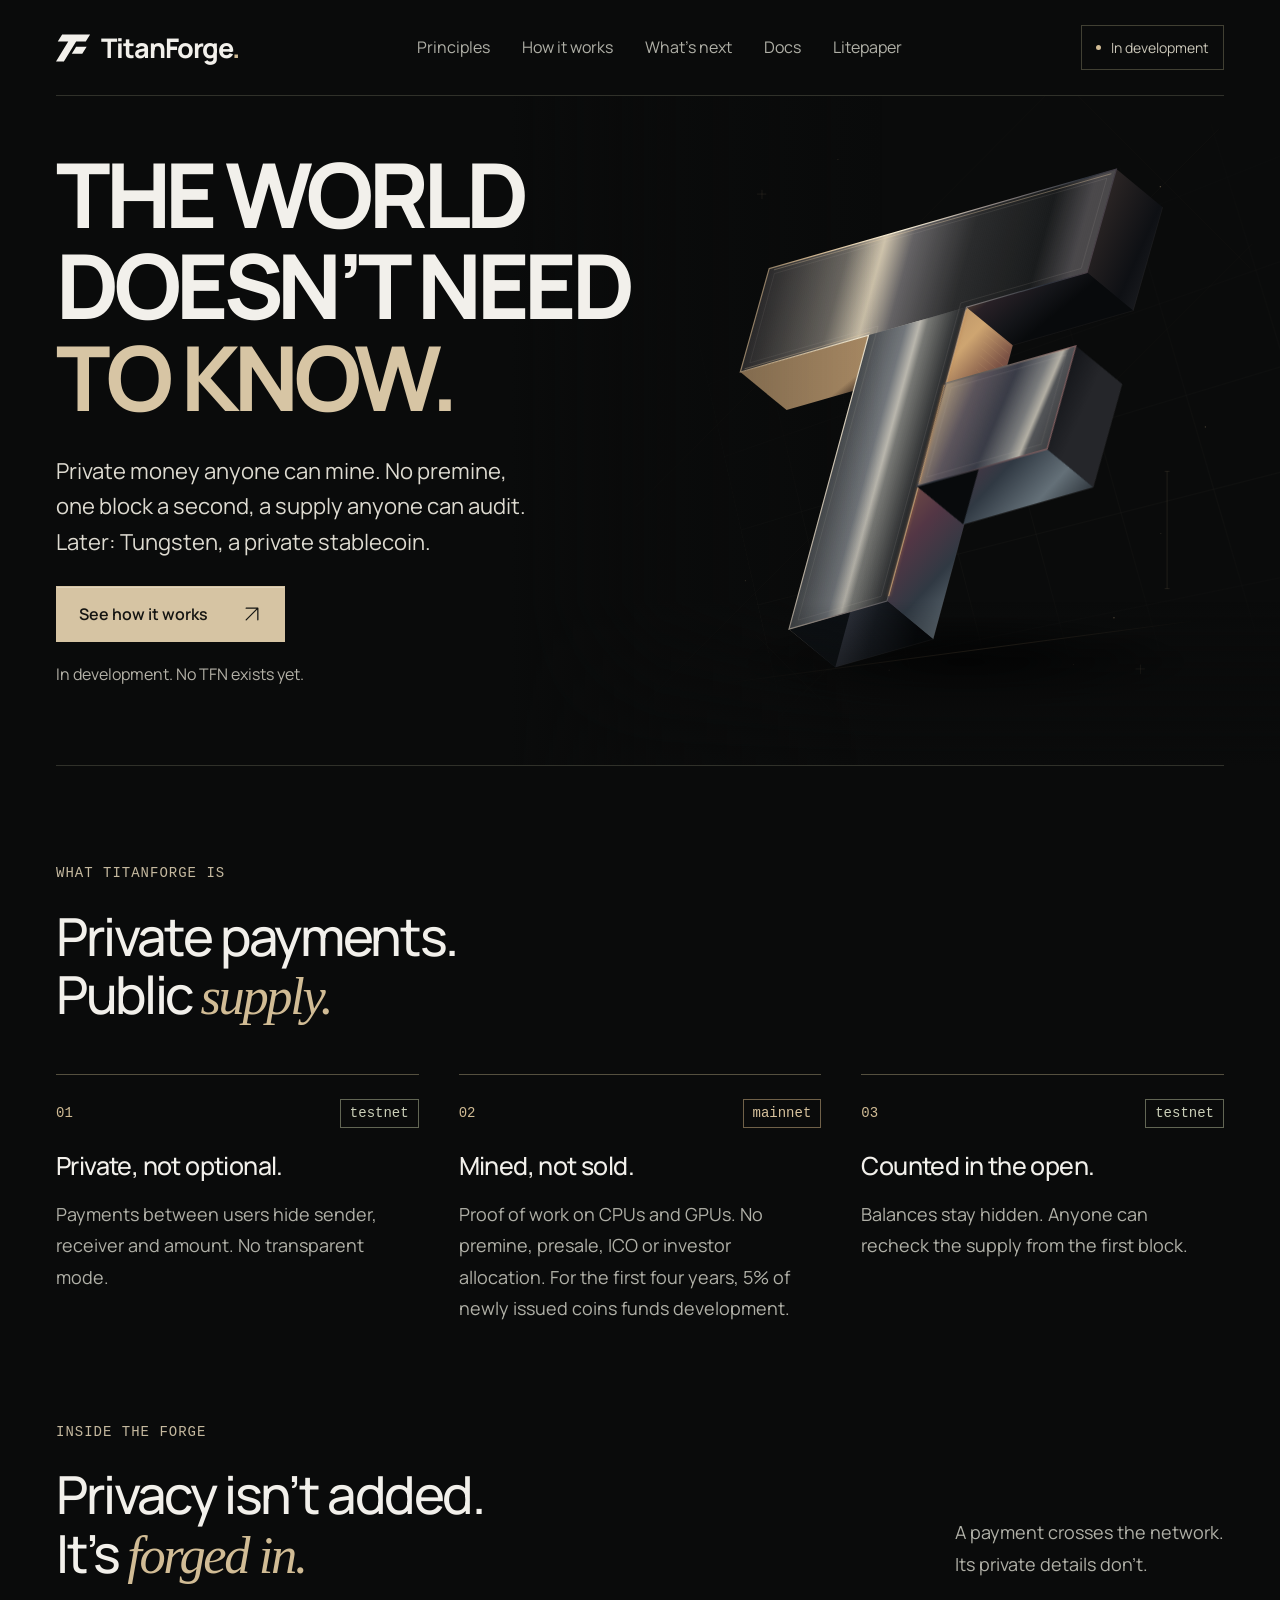
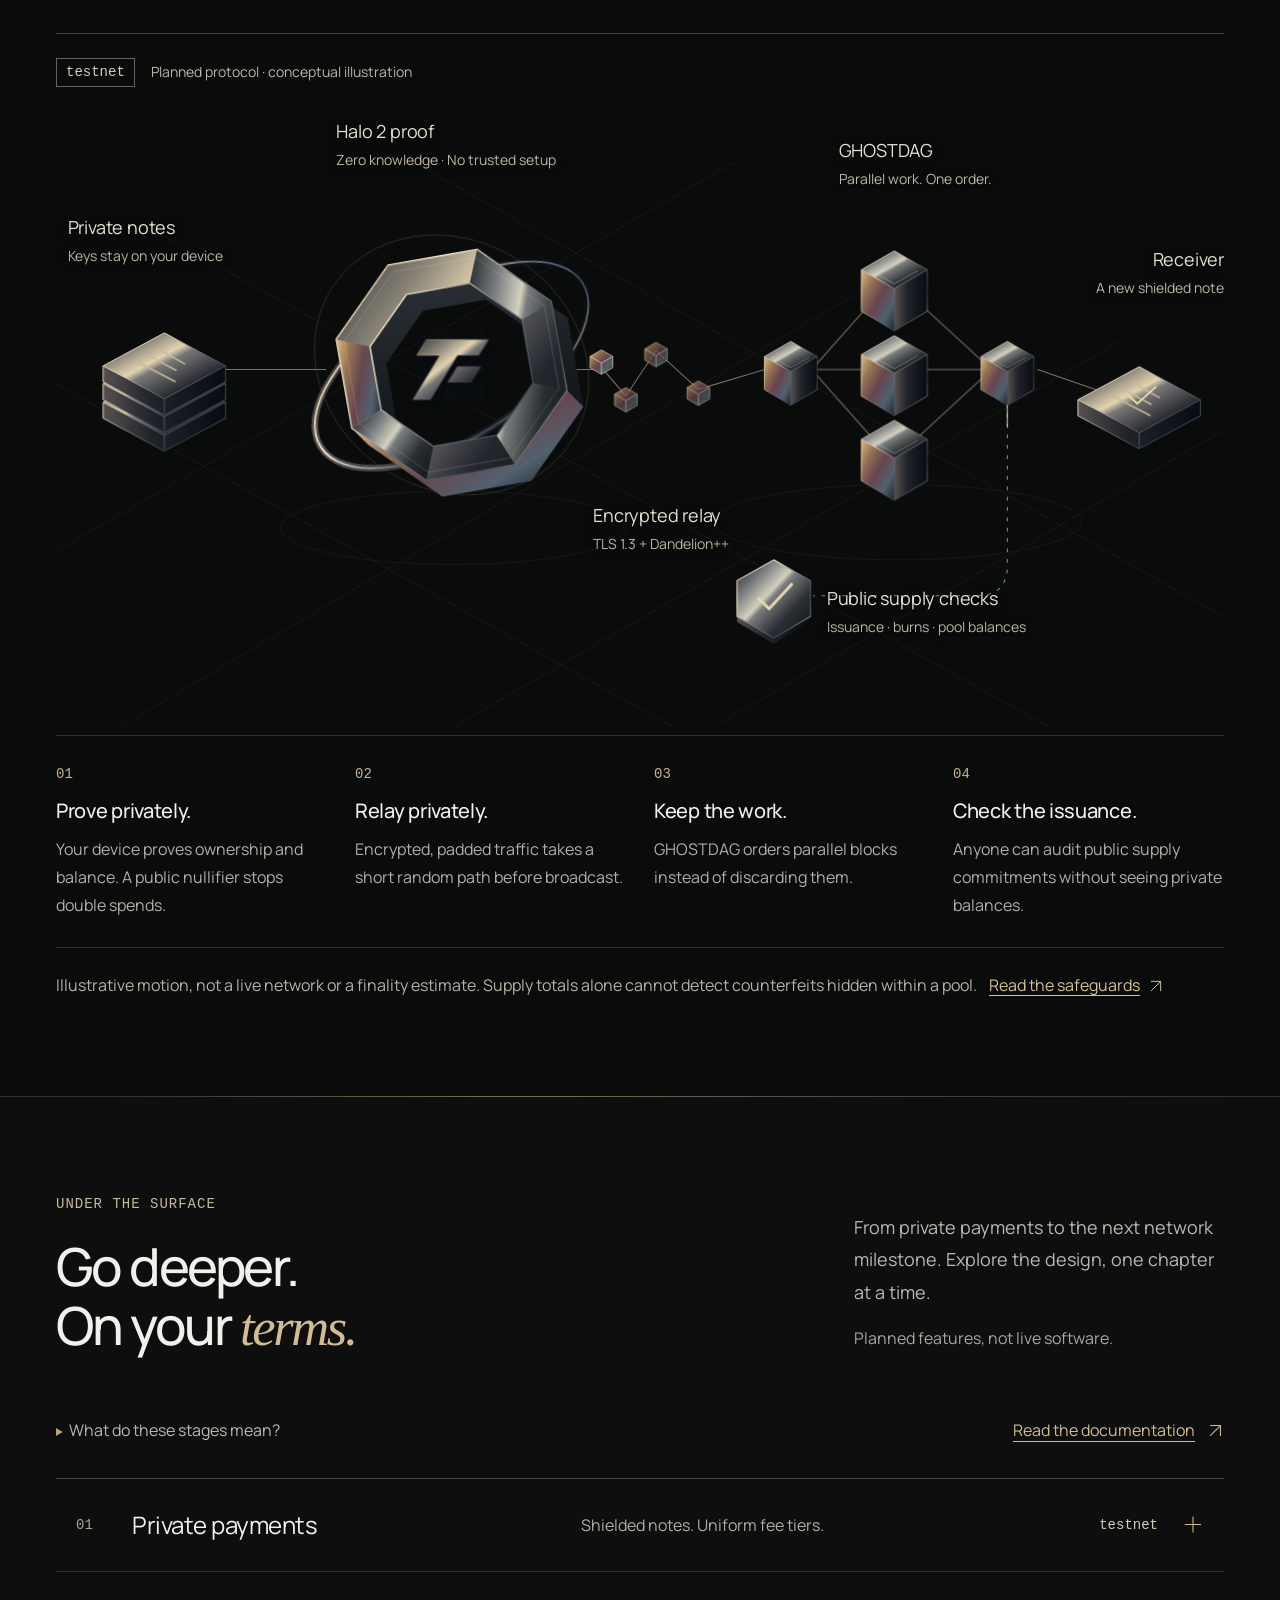
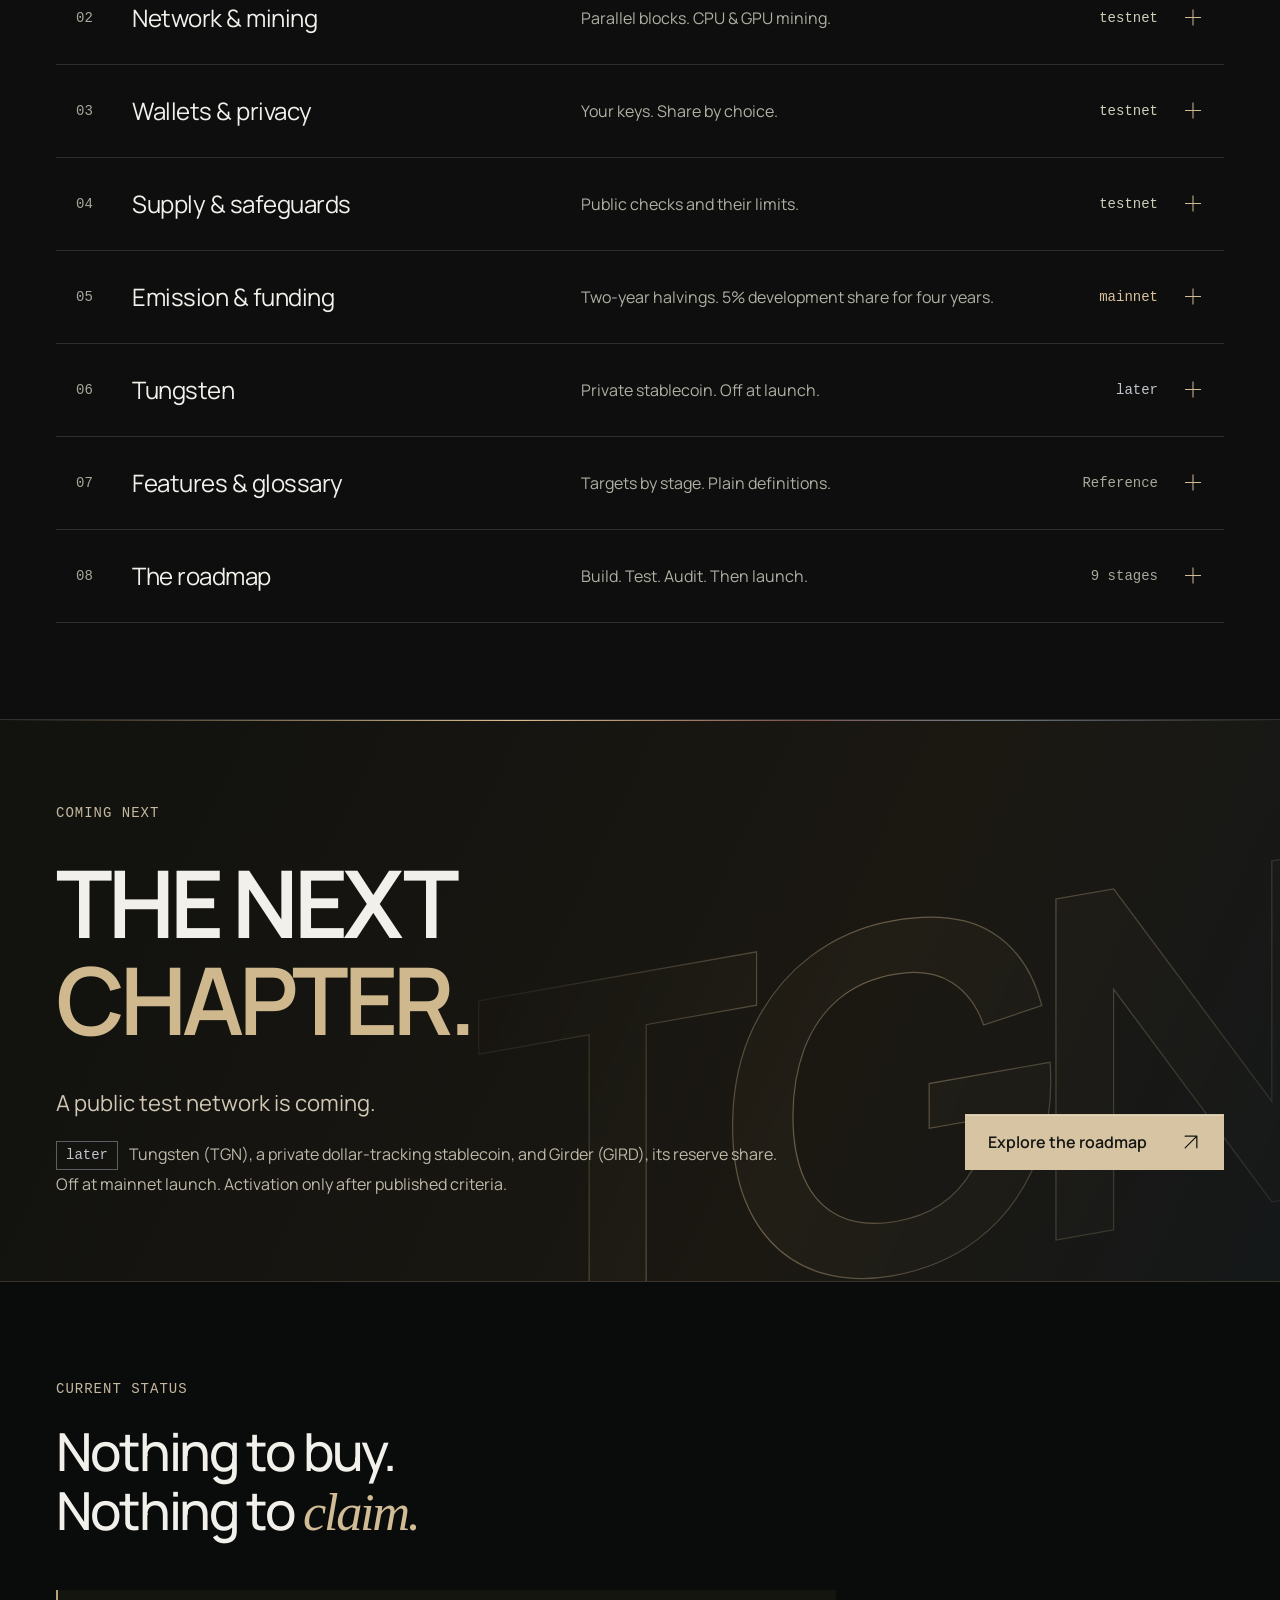
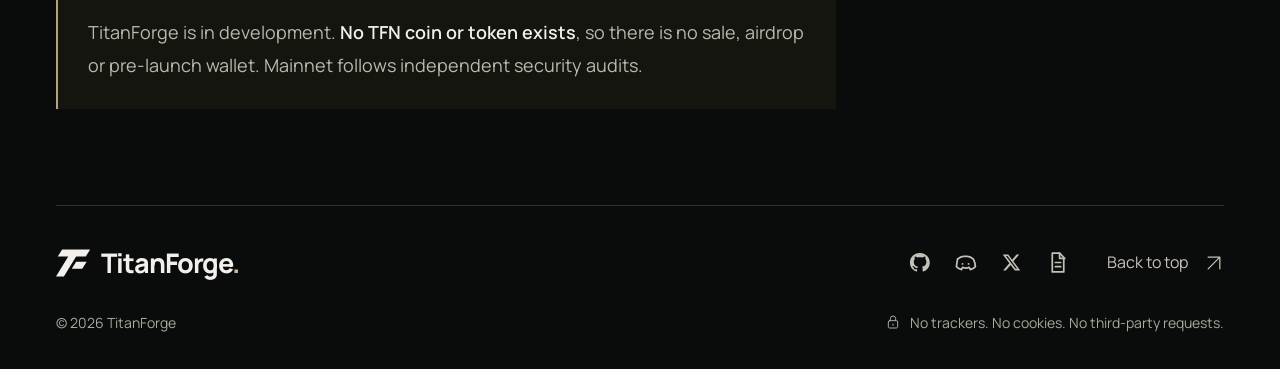
==== index.html @ 87666f88 "Link the X account from the footer" ====
<!DOCTYPE html>
<html lang="en">
<head>
  <meta charset="utf-8">
  <meta name="viewport" content="width=device-width, initial-scale=1">
  <meta name="theme-color" content="#0a0b0b">
  <meta name="description" content="TitanForge is private money on a proof-of-work network anyone can mine: shielded user payments, a supply anyone can audit, and no premine or presale. In development. No TFN coin exists yet.">
  <meta http-equiv="Content-Security-Policy" content="default-src 'self'; script-src 'none'; style-src 'self'; img-src 'self'; font-src 'self'; connect-src 'none'; object-src 'none'; base-uri 'none'; form-action 'none'">
  <meta name="referrer" content="no-referrer">
  <meta property="og:type" content="website">
  <meta property="og:title" content="TitanForge: The world doesn’t need to know.">
  <meta property="og:description" content="Private money, mined by anyone. Shielded user payments, a supply anyone can audit, no premine or presale. Mainnet only after independent security audits. No TFN coin exists yet.">
  <meta property="og:url" content="https://titanforge.network/">
  <link rel="canonical" href="https://titanforge.network/">
  <link rel="icon" href="./favicon.svg" type="image/svg+xml">
  <link rel="preload" href="./fonts/manrope-latin-variable.woff2" as="font" type="font/woff2" crossorigin>
  <link rel="stylesheet" href="./styles.css">
  <title>TitanForge: The world doesn’t need to know.</title>
</head>
<body>
  <a class="skip-link" href="#main">Skip to content</a>
  <svg class="icon-library" xmlns="http://www.w3.org/2000/svg" aria-hidden="true">
    <symbol id="icon-arrow" viewBox="0 0 24 24"><path d="M5 19 19 5M5 5h14v14"/></symbol>
    <symbol id="icon-lock" viewBox="0 0 24 24"><rect x="5" y="10" width="14" height="11" rx="2"/><path d="M8 10V7a4 4 0 0 1 8 0v3m-4 5v2"/></symbol>
    <symbol id="forge-mark" viewBox="0 0 40 40"><path d="M7 5h32l-5 8H23L9 36H0l14-23H2zm16 14h12l-5 8H18z"/></symbol>
    <symbol id="icon-github" viewBox="0 0 24 24"><path fill="currentColor" stroke="none" d="M12 2.8c-5.1 0-9.2 4.1-9.2 9.2 0 4.1 2.6 7.5 6.3 8.7.5.1.6-.2.6-.5v-1.7c-2.6.6-3.1-1.1-3.1-1.1-.4-1.1-1-1.4-1-1.4-.9-.6.1-.6.1-.6 1 .1 1.5 1 1.5 1 .9 1.5 2.3 1.1 2.8.8.1-.7.4-1.1.7-1.4-2-.2-4.2-1-4.2-4.6 0-1 .4-1.9 1-2.5-.1-.2-.4-1.2.1-2.5 0 0 .8-.2 2.5 1 .8-.2 1.6-.3 2.4-.3s1.7.1 2.5.3c1.7-1.2 2.5-1 2.5-1 .5 1.3.2 2.3.1 2.5.6.6 1 1.5 1 2.5 0 3.6-2.2 4.4-4.3 4.6.4.4.7.9.7 1.8v2.6c0 .3.2.6.7.5 3.6-1.2 6.2-4.6 6.2-8.7 0-5.1-4.1-9.2-9.2-9.2Z"/></symbol>
    <symbol id="icon-discord" viewBox="0 0 24 24"><path d="M4.4 8.8c1.9-1.8 3.8-2.7 5.7-2.7h3.8c1.9 0 3.8.9 5.7 2.7 1.1 2.3 1.8 4.7 1.9 7.2-1.4 1.5-3 2.4-4.8 2.9l-1.1-2.2c-2.1.8-4.3.8-6.4 0l-1.1 2.2c-1.8-.5-3.4-1.4-4.8-2.9.1-2.5.8-4.9 1.1-7.4Z"/><path d="M9.1 13.4h.1m5.7 0h.1"/></symbol><symbol id="icon-x" viewBox="0 0 24 24"><path fill="currentColor" stroke="none" transform="translate(3.6 3.6) scale(0.7)" d="M18.901 1.153h3.68l-8.04 9.19L24 22.846h-7.406l-5.8-7.584-6.638 7.584H.474l8.6-9.83L0 1.154h7.594l5.243 6.932ZM17.61 20.644h2.039L6.486 3.24H4.298Z"/></symbol>
    <symbol id="icon-docs" viewBox="0 0 24 24"><path d="M7 3h7l4 4v14H7V3Z"/><path d="M14 3v5h5M10 12h5m-5 4h5"/></symbol>
  </svg>

  <div class="site-shell">
    <header class="site-header wrap">
      <a class="brand" href="#" aria-label="TitanForge home"><svg class="brand-mark" aria-hidden="true"><use href="#forge-mark"/></svg><span>TitanForge<span class="brand-period">.</span></span></a>
      <nav class="desktop-nav" aria-label="Main navigation"><a href="#principles">Principles</a><a href="#how-it-works">How it works</a><a href="#horizon">What’s next</a><a href="./docs/index.html">Docs</a><a href="./titanforge-litepaper.pdf">Litepaper</a></nav>
      <a class="header-link" href="#status"><span class="status-dot"></span> In development</a>
      <details class="mobile-menu"><summary aria-label="Toggle navigation"><span class="menu-lines"></span></summary><nav aria-label="Mobile navigation"><a href="#principles">Principles</a><a href="#how-it-works">How it works</a><a href="#horizon">What’s next</a><a href="./docs/index.html">Documentation</a><a href="./titanforge-litepaper.pdf">Litepaper</a><a href="#status">Development status</a></nav></details>
    </header>

    <main id="main">
      <section class="hero" aria-labelledby="hero-title">
        <div class="hero-content wrap">
          <h1 id="hero-title"><span>THE WORLD</span><span>DOESN’T NEED</span><span class="hero-title-accent">TO KNOW.</span></h1>
          <div class="hero-art" aria-hidden="true"><div class="forge-grid"></div><svg class="titan-core" viewBox="0 0 1000 1100" width="1000" height="1100" fill="none" focusable="false"><use href="./titan-core.svg#titan-structure"/><g class="hero-f-piece"><use href="./titan-core.svg#titan-f"/><g transform="translate(30 28) rotate(-16 500 490) translate(-68 0)"><path class="hero-seat-light" d="m552 447-91 148" pathLength="100"/></g></g></svg><div class="forge-sweep"></div></div>
          <div class="hero-copy"><p class="hero-description">Private money anyone can mine. No&nbsp;premine, one&nbsp;block&nbsp;a&nbsp;second, a&nbsp;supply&nbsp;anyone can&nbsp;audit. Later: Tungsten, a&nbsp;private&nbsp;stablecoin.</p><a class="button button-primary" href="#how-it-works">See how it works <svg class="icon" aria-hidden="true"><use href="#icon-arrow"/></svg></a><p class="hero-note">In development. No TFN exists yet.</p></div>
        </div>
      </section>

      <section id="principles" class="section wrap principles" aria-labelledby="principles-title">
        <div class="section-heading"><p class="eyebrow">WHAT TITANFORGE IS</p><h2 id="principles-title">Private payments.<br>Public <span class="serif">supply.</span></h2></div>
        <div class="principle-grid">
          <article class="principle-card"><div class="card-top"><span class="card-index" aria-hidden="true">01</span><span class="status-tag">testnet</span></div><h3>Private, not optional.</h3><p>Payments between users hide sender, receiver and amount. No transparent mode.</p></article>
          <article class="principle-card"><div class="card-top"><span class="card-index" aria-hidden="true">02</span><span class="status-tag status-tag--mainnet">mainnet</span></div><h3>Mined, not sold.</h3><p>Proof of work on CPUs and GPUs. No premine, presale, ICO or investor allocation. For the first four years, 5% of newly issued coins funds development.</p></article>
          <article class="principle-card"><div class="card-top"><span class="card-index" aria-hidden="true">03</span><span class="status-tag">testnet</span></div><h3>Counted in the open.</h3><p>Balances stay hidden. Anyone can recheck the supply from the first block.</p></article>
        </div>
      </section>

      <section id="how-it-works" class="section wrap protocol-section" aria-labelledby="protocol-title">
        <div class="section-heading protocol-heading"><div><p class="eyebrow">INSIDE THE FORGE</p><h2 id="protocol-title">Privacy isn’t added.<br>It’s <span class="serif">forged in.</span></h2></div><p>A payment crosses the network. <br>Its private details don’t.</p></div>
        <figure class="forge-explainer" aria-labelledby="protocol-title" aria-describedby="scene-caption">
          <div class="scene-status"><span class="status-tag">testnet</span><span>Planned protocol · conceptual illustration</span></div>
          <svg class="icon-library scene-definitions" xmlns="http://www.w3.org/2000/svg" aria-hidden="true">
            <defs>
              <linearGradient id="metal-face" x1="0" y1="0" x2="1" y2="1"><stop stop-color="#15181b"/><stop offset=".25" stop-color="#777c7e"/><stop offset=".43" stop-color="#d4d0c0"/><stop offset=".48" stop-color="#797c7c"/><stop offset=".7" stop-color="#292e33"/><stop offset="1" stop-color="#0c1015"/></linearGradient>
              <linearGradient id="metal-crown" x1="0" y1="0" x2="1" y2="1"><stop stop-color="#343438"/><stop offset=".25" stop-color="#8d877a"/><stop offset=".42" stop-color="#e3d3b1"/><stop offset=".49" stop-color="#777677"/><stop offset=".75" stop-color="#24272e"/><stop offset="1" stop-color="#12161c"/></linearGradient>
              <linearGradient id="metal-edge" x1="0" y1="0" x2="1" y2="1"><stop stop-color="#c2af8d"/><stop offset=".28" stop-color="#f4e7c8"/><stop offset=".5" stop-color="#78777d"/><stop offset=".76" stop-color="#394953"/><stop offset="1" stop-color="#c4a47e"/></linearGradient>
              <linearGradient id="metal-heat" x1="0" y1="0" x2="1" y2="1"><stop stop-color="#ddbd88"/><stop offset=".25" stop-color="#967353"/><stop offset=".5" stop-color="#67454f"/><stop offset=".75" stop-color="#52616f"/><stop offset="1" stop-color="#1a242d"/></linearGradient>
              <linearGradient id="metal-side"><stop stop-color="#555150"/><stop offset=".4" stop-color="#20232a"/><stop offset="1" stop-color="#080c12"/></linearGradient>
              <linearGradient id="metal-shadow" x1="0" y1="0" x2="0" y2="1"><stop stop-color="#2b3036"/><stop offset="1" stop-color="#06090c"/></linearGradient>
              <linearGradient id="metal-trace"><stop stop-color="#7d7666" stop-opacity=".2"/><stop offset=".5" stop-color="#d7c19a"/><stop offset="1" stop-color="#aaa89c" stop-opacity=".3"/></linearGradient>
              <linearGradient id="metal-glint"><stop stop-color="#fff5d8" stop-opacity="0"/><stop offset=".5" stop-color="#fff5d8" stop-opacity=".4"/><stop offset="1" stop-color="#fff5d8" stop-opacity="0"/></linearGradient>
              <pattern id="metal-brush" width="3" height="3" patternUnits="userSpaceOnUse" patternTransform="rotate(28)"><path d="M0 0v3" stroke="#e5d8ba" stroke-width=".45" opacity=".13"/></pattern>
              <g id="scene-note"><path d="m-65 0 65 35 65-35v17L0 52-65 17V0Z" fill="url(#metal-side)"/><path d="M0-35 65 0 0 35-65 0Z" fill="url(#metal-crown)"/><path d="M0-35 65 0 0 35-65 0Z" fill="url(#metal-brush)"/><path d="M0-35 65 0 0 35-65 0Zm-65 35v17L0 52l65-35V0M0 35v17" fill="none" stroke="url(#metal-edge)" stroke-width="1"/><path d="m-30-5 42 22m-29-28 30 16m-18-22 27 15" stroke="#cabb9c" stroke-width="2" opacity=".8"/></g>
              <g id="scene-block"><path d="m-35-10 35 20v45l-35-21v-44Z" fill="url(#metal-heat)"/><path d="m0 10 35-20v44L0 55V10Z" fill="url(#metal-side)"/><path d="M0-30 35-10 0 10-35-10Z" fill="url(#metal-face)"/><path d="M0-30 35-10 0 10-35-10Z" fill="url(#metal-brush)"/><path d="m0-30 35 20v44L0 55l-35-21v-44l35-20Zm-35 20L0 10l35-20M0 10v45" fill="none" stroke="url(#metal-edge)" stroke-width=".9"/><path d="m-25-9 25 14 25-14" fill="none" stroke="#e1d1af" stroke-width=".65" opacity=".6"/></g>
              <g id="scene-capsule"><path d="m0-9 12 7v12L0 17l-12-7V-2L0-9Z" fill="url(#metal-heat)" stroke="#d9c7a4" stroke-width=".8"/><path d="m-12-2 12 7 12-7M0 5v12" fill="none" stroke="#eeead7" stroke-width=".65"/></g>
              <g id="scene-collar"><path d="m-48-116 96 0 68 68v96l-68 68h-96l-68-68v-96l68-68Zm14 34-48 48v68l48 48h68l48-48v-68l-48-48h-68Z" fill="url(#metal-shadow)" transform="translate(14 20)" fill-rule="evenodd"/><path d="m116 48 14 20-68 68-14-20 68-68Zm-68 68 14 20h-96l-14-20h96Zm-96 0 14 20-68-68-14-20 68 68Z" fill="url(#metal-heat)"/><path d="m-48-116 96 0 68 68v96l-68 68h-96l-68-68v-96l68-68Zm14 34-48 48v68l48 48h68l48-48v-68l-48-48h-68Z" fill="url(#metal-crown)" fill-rule="evenodd"/><path d="m48-116 68 68-34 14-48-48 14-34Zm68 164-68 68-14-34 48-48 34 14Z" fill="url(#metal-face)"/><path d="m-116-48 34 14v68l-34 14v-96Z" fill="url(#metal-heat)"/><path d="m-48 116-68-68 34-14 48 48-14 34Z" fill="url(#metal-face)"/><path d="m-48-116 96 0 68 68v96l-68 68h-96l-68-68v-96l68-68Zm14 34-48 48v68l48 48h68l48-48v-68l-48-48h-68Z" stroke="url(#metal-edge)" stroke-width="1.5" fill="none"/><path d="m-44-108 88 0 64 64v88l-64 64h-88l-64-64v-88l64-64Z" stroke="#ded4bd" stroke-width=".6" opacity=".35" fill="none"/></g>
              <g id="scene-heart"><path d="M-37-40h74v80h-74z" fill="#0a0e12" opacity=".7"/><use href="#forge-mark" x="-41" y="-37" width="82" height="82" fill="#070a0f" transform="translate(5 7)"/><use href="#forge-mark" x="-41" y="-37" width="82" height="82" fill="url(#metal-crown)" stroke="url(#metal-edge)" stroke-width=".25"/></g>
              <g id="scene-auditor"><path d="M0-38 39-16v44L0 51-39 28v-44L0-38Z" fill="url(#metal-side)"/><path d="M0-38 39-16v38L0 45-39 22v-38L0-38Z" fill="url(#metal-face)"/><path d="M0-38 39-16v38L0 45-39 22v-38L0-38Z" fill="url(#metal-brush)"/><path d="M0-38 39-16v38L0 45-39 22v-38L0-38Z" fill="none" stroke="url(#metal-edge)" stroke-width="1.2"/><path d="m-16 3 11 11L19-12" stroke="#e7d7af" stroke-width="3" stroke-linecap="round" stroke-linejoin="round" fill="none"/></g>
            </defs>
          </svg>
          <div class="forge-stage" aria-hidden="true">
            <svg class="forge-scene forge-scene--wide" viewBox="0 0 1240 680" fill="none">
              <g class="scene-floor"><path d="M-100 550 720 80M50 690 900 190M300 750 1130 270M560 760 1350 300M-100 260 800 760M100 150 1100 705M380 80 1360 630"/><ellipse cx="422" cy="468" rx="183" ry="39"/><ellipse cx="894" cy="462" rx="195" ry="40"/></g>
              <g class="scene-wires"><path d="M174 300H287M540 300h41l24 28 32-48 45 41 70-21M1042 300l93 32"/><path class="scene-public-wire" d="M1010 336v172q0 32-32 32H804"/></g>
              <path class="scene-stream scene-stream--incoming" d="M174 300H287" pathLength="100"/><path class="scene-stream scene-stream--relay" d="M540 300h41l24 28 32-48 45 41 70-21" pathLength="100"/><path class="scene-stream scene-stream--outgoing" d="M1042 300l93 32" pathLength="100"/><path class="scene-stream scene-stream--audit" d="M1010 336v172q0 32-32 32H804" pathLength="100"/>
              <g transform="translate(115 296)"><g class="note-stack note-stack--lower"><use href="#scene-note" y="39"/></g><g class="note-stack note-stack--middle"><use href="#scene-note" y="19"/></g><g class="note-stack"><use href="#scene-note"/></g></g>
              <g class="courier courier--incoming"><use href="#scene-capsule"/></g>
              <g transform="translate(420 295)"><g class="reactor-float"><g class="orbit-precession"><ellipse rx="164" ry="79" transform="rotate(-28)" stroke="url(#metal-side)" stroke-width="7"/><ellipse rx="164" ry="79" transform="rotate(-28)" stroke="url(#metal-edge)" stroke-width="2"/><ellipse rx="151" ry="132" transform="rotate(37)" stroke="#8d8879" stroke-width=".7" opacity=".35"/></g><g class="collar-tilt"><use href="#scene-collar"/></g><g class="emblem-float"><use href="#scene-heart"/></g><g class="satellite-orbit"><use href="#scene-capsule" x="159" y="-7"/></g></g></g>
              <g class="relay-stones"><use href="#scene-capsule" x="605" y="328"/><use href="#scene-capsule" x="637" y="280"/><use href="#scene-capsule" x="682" y="321"/></g><g class="courier courier--relay"><use href="#scene-capsule"/></g>
              <g class="dag-scaffold"><path d="M804 298 875 218M804 300h71M804 302l71 80M904 218l87 80M904 300h87M904 382l87-80"/><path class="dag-energy dag-energy--one" d="M804 298 875 218 991 298" pathLength="100"/><path class="dag-energy dag-energy--two" d="M804 300h187" pathLength="100"/><path class="dag-energy dag-energy--three" d="M804 302 875 382 991 302" pathLength="100"/></g>
              <g transform="translate(780 294) scale(.8)"><g class="block-float"><use href="#scene-block"/></g></g><g transform="translate(890 204)"><g class="block-float block-float--one"><use href="#scene-block"/></g></g><g transform="translate(890 294)"><g class="block-float block-float--two"><use href="#scene-block"/></g></g><g transform="translate(890 384)"><g class="block-float block-float--three"><use href="#scene-block"/></g></g><g transform="translate(1010 294) scale(.8)"><g class="block-float block-float--one"><use href="#scene-block"/></g></g>
              <g class="courier courier--outgoing"><use href="#scene-capsule"/></g><g transform="translate(1150 332)"><g class="recipient-float"><use href="#scene-note"/><path d="m-12-5 10 9 20-18" stroke="#f1dbac" stroke-width="2"/></g></g>
              <g transform="translate(762 540)"><g class="audit-float"><use href="#scene-auditor"/></g></g>
            </svg>
            <svg class="forge-scene forge-scene--portrait" viewBox="0 0 600 940" fill="none">
              <g class="scene-floor"><path d="M-100 490 600 110M-80 720 680 300M-60 930 680 520M-80 120 720 600M-60 380 720 840M-50 650 640 1060"/><ellipse cx="300" cy="504" rx="168" ry="32"/></g>
              <g class="scene-wires"><path d="M154 161 229 268M396 413l38 49 46 38-49 41-240 88M427 652l54 133"/><path class="scene-public-wire" d="M400 670v85q0 30-30 30H164"/></g>
              <path class="scene-stream scene-stream--incoming" d="M154 161 229 268" pathLength="100"/><path class="scene-stream scene-stream--relay" d="M396 413l38 49 46 38-49 41-240 88" pathLength="100"/><path class="scene-stream scene-stream--outgoing" d="M427 652l54 133" pathLength="100"/><path class="scene-stream scene-stream--audit" d="M400 670v85q0 30-30 30H164" pathLength="100"/>
              <g transform="translate(120 142)"><g class="note-stack note-stack--lower"><use href="#scene-note" y="39"/></g><g class="note-stack note-stack--middle"><use href="#scene-note" y="19"/></g><g class="note-stack"><use href="#scene-note"/></g></g><g class="courier courier--portrait-in"><use href="#scene-capsule"/></g>
              <g transform="translate(295 374)"><g class="reactor-float"><g class="orbit-precession"><ellipse rx="164" ry="79" transform="rotate(-28)" stroke="url(#metal-side)" stroke-width="7"/><ellipse rx="164" ry="79" transform="rotate(-28)" stroke="url(#metal-edge)" stroke-width="2"/><ellipse rx="151" ry="132" transform="rotate(37)" stroke="#8d8879" stroke-width=".7" opacity=".35"/></g><g class="collar-tilt"><use href="#scene-collar"/></g><g class="emblem-float"><use href="#scene-heart"/></g><g class="satellite-orbit"><use href="#scene-capsule" x="159" y="-7"/></g></g></g>
              <g class="relay-stones"><use href="#scene-capsule" x="434" y="462"/><use href="#scene-capsule" x="480" y="500"/><use href="#scene-capsule" x="431" y="541"/></g><g class="courier courier--portrait-relay"><use href="#scene-capsule"/></g>
              <g class="dag-scaffold"><path d="M174 632 255 547M174 634h81M174 636l81 87M285 547l96 85M285 634h96M285 723l96-87"/><path class="dag-energy dag-energy--one" d="M174 632 255 547 381 632" pathLength="100"/><path class="dag-energy dag-energy--two" d="M174 634h207" pathLength="100"/><path class="dag-energy dag-energy--three" d="M174 636 255 723 381 636" pathLength="100"/></g>
              <g transform="translate(150 628) scale(.7)"><g class="block-float"><use href="#scene-block"/></g></g><g transform="translate(270 535) scale(.85)"><g class="block-float block-float--one"><use href="#scene-block"/></g></g><g transform="translate(270 627) scale(.85)"><g class="block-float block-float--two"><use href="#scene-block"/></g></g><g transform="translate(270 716) scale(.85)"><g class="block-float block-float--three"><use href="#scene-block"/></g></g><g transform="translate(400 628) scale(.7)"><g class="block-float block-float--one"><use href="#scene-block"/></g></g>
              <g class="courier courier--portrait-out"><use href="#scene-capsule"/></g><g transform="translate(485 809) scale(.8)"><g class="recipient-float"><use href="#scene-note"/><path d="m-12-5 10 9 20-18" stroke="#f1dbac" stroke-width="2"/></g></g><g transform="translate(120 785) scale(.9)"><g class="audit-float"><use href="#scene-auditor"/></g></g>
            </svg>
            <div class="scene-label scene-label--wallet"><strong>Private notes</strong><span>Keys stay on your device</span></div>
            <div class="scene-label scene-label--proof"><strong>Halo 2 proof</strong><span>Zero knowledge · No trusted setup</span></div>
            <div class="scene-label scene-label--dag"><strong>GHOSTDAG</strong><span>Parallel work. One order.</span></div>
            <div class="scene-label scene-label--receiver"><strong>Receiver</strong><span>A new shielded note</span></div>
            <div class="scene-label scene-label--relay"><strong>Encrypted relay</strong><span>TLS 1.3 + Dandelion++</span></div>
            <div class="scene-label scene-label--audit"><strong>Public supply checks</strong><span>Issuance · burns · pool balances</span></div>
          </div>
          <ol class="mechanism-steps" role="list"><li><span aria-hidden="true">01</span><h3>Prove privately.</h3><p>Your device proves ownership and balance. A public nullifier stops double spends.</p></li><li><span aria-hidden="true">02</span><h3>Relay privately.</h3><p>Encrypted, padded traffic takes a short random path before broadcast.</p></li><li><span aria-hidden="true">03</span><h3>Keep the work.</h3><p>GHOSTDAG orders parallel blocks instead of discarding them.</p></li><li><span aria-hidden="true">04</span><h3>Check the issuance.</h3><p>Anyone can audit public supply commitments without seeing private balances.</p></li></ol>
          <figcaption id="scene-caption">Illustrative motion, not a live network or a finality estimate. Supply totals alone cannot detect counterfeits hidden within a pool. <a href="#safeguards">Read the safeguards <svg class="icon" aria-hidden="true"><use href="#icon-arrow"/></svg></a></figcaption>
        </figure>
      </section>

      <section id="details" class="section details-section" aria-labelledby="details-title">
        <div class="wrap details-layout">
          <div class="details-intro"><div class="section-heading"><p class="eyebrow">UNDER THE SURFACE</p><h2 id="details-title">Go deeper.<br>On your <span class="serif">terms.</span></h2></div><div class="details-lead"><p>From private payments to the next network milestone. Explore the design, one chapter at a time.</p><p class="details-availability">Planned features, not live software.</p></div></div>
          <div class="details-toolbar"><details class="stage-guide"><summary>What do these stages mean?</summary><dl class="availability-key"><div><dt><span class="status-tag">testnet</span></dt><dd>Public testnet, and mainnet from day one.</dd></div><div><dt><span class="status-tag status-tag--mainnet">mainnet</span></dt><dd>From the mainnet launch.</dd></div><div><dt><span class="status-tag status-tag--later">later</span></dt><dd>After mainnet.</dd></div></dl><p class="draft-note">Block size, fees and stablecoin limits are working values, not final parameters.</p></details><a class="details-docs" href="./docs/index.html">Read the documentation <svg class="icon" aria-hidden="true"><use href="#icon-arrow"/></svg></a></div>
          <div class="detail-list">
            <details class="detail-panel" name="protocol"><summary><span class="chapter-number" aria-hidden="true">01</span><span class="chapter-copy"><span class="chapter-title">Private payments</span><span class="chapter-preview">Shielded notes. Uniform fee tiers.</span></span><span class="status-tag chapter-stage">testnet</span><span class="disclosure-mark" aria-hidden="true"></span></summary><div id="privacy" class="detail-body">
              <p>Every payment between users is shielded: sender, receiver and amount are hidden, with no transparent mode. Halo 2 zero-knowledge proofs, also used by Zcash, require <strong>no trusted setup</strong>. Anonymity is within the current pool generation.</p>
              <p>Value lives in encrypted notes. Spending reveals a <strong>nullifier</strong> that prevents double spends without identifying the note. A proof made on your device shows that the notes exist, the amounts balance and the owner approved.</p>
              <p>Dummy actions pad every transaction to exactly <strong>2, 4 or 8 actions</strong>, so size shows only which of the three a payment used. Received funds become spendable after about <strong>10 to 20 minutes</strong>; this is distinct from 12-hour finality.</p>
              <h3>Uniform fee tiers, not a bidding war.</h3><p>Every transaction pays the same public per-action fee as its neighbours, with no tips or bidding, so fees show nothing beyond the transaction’s size. Once an hour the fee can move one tier, about 19%, with demand, while the previous tier stays valid.</p><p>The working initial fee is <strong>0.0001 TFN per action</strong> (10,000 rivets): half is burned and half goes to the miner. Fees are not final.</p>
              <p><strong>Public by design:</strong> mining-reward addresses and amounts, and stablecoin conversion amounts. Later spending of mining rewards is private. No master key can reveal users or freeze their funds.</p>
            </div></details>

            <details class="detail-panel" name="protocol"><summary><span class="chapter-number" aria-hidden="true">02</span><span class="chapter-copy"><span class="chapter-title">Network &amp; mining</span><span class="chapter-preview">Parallel blocks. CPU &amp; GPU mining.</span></span><span class="status-tag chapter-stage">testnet</span><span class="disclosure-mark" aria-hidden="true"></span></summary><div id="network" class="detail-body">
              <p>TitanForge builds from established open-source parts: Kaspa’s GHOSTDAG, Zcash’s Orchard (Ironwood), XELIS’s XelisHash and the Djed design.</p>
              <h3>Parallel blocks. One order.</h3><p>The design targets <strong>one block per second</strong>, each referencing up to ten earlier blocks. GHOSTDAG puts all blocks, including parallel ones, into one order along the heaviest line of work.</p><p>The working block limit is <strong>250 KB</strong>, about <strong>27 payments per second</strong>. Blocks are final after <strong>12 hours</strong>. Block size is not final; one-second blocks do not mean one-second finality.</p>
              <h3>CPU and GPU proof of work.</h3><p><strong>XelisHash-TF</strong> is a variant of XelisHash v3 with its own keys. Difficulty adjusts every block using roughly the last 44 minutes of blocks. It can rise only gradually, preventing an attacker from packing a chain’s weight into a few unusually heavy blocks; decreases have no limit. Whether part of the mainnet reward is paid through a RandomX share path, with total emission unchanged, is still undecided.</p><ul><li>Free, open-source CPU and GPU miners, with a mining specification, before launch.</li><li>Pool software and an integration kit any pool can adopt, using a Stratum dialect and shielded payouts.</li><li>At least three independent pools on the public testnet before mainnet.</li></ul>
              <h3>How rewards are paid.</h3><p>The network creates reward notes when a later block merges the block that earned them, paying rewards and fee shares to each well-connected block’s miner. A late, poorly connected block’s reward goes to the miner whose block merges it.</p><p>Reward addresses and amounts are public. Miners should use a separate, regularly changed reward address.</p>
              <h3>Nothing mined in advance. <span class="status-tag status-tag--mainnet">mainnet</span></h3><p>Every coin comes from block rewards. Newly issued coins go to miners, except 5% that goes to the development fund for the first four years. The genesis block will prove nothing was mined in advance.</p>
            </div></details>

            <details class="detail-panel" name="protocol"><summary><span class="chapter-number" aria-hidden="true">03</span><span class="chapter-copy"><span class="chapter-title">Wallets &amp; privacy</span><span class="chapter-preview">Your keys. Share by choice.</span></span><span class="status-tag chapter-stage">testnet</span><span class="disclosure-mark" aria-hidden="true"></span></summary><div id="wallets" class="detail-body">
              <p>Command-line, desktop and web wallets are planned for the public testnet, with a daemon for exchanges. A mobile wallet with private light sync follows later. <strong>Keys never leave your device.</strong> No wallet is available to download yet.</p>
              <h3>One phrase. Unlinkable addresses.</h3><p>A wallet restores from <strong>24 words</strong> and gives out unlimited unlinkable addresses beginning <code>tf1</code> on mainnet and <code>tftest1</code> on the test network, found by one key and valid for every asset.</p><p>An incoming viewing key reveals received payments. A full viewing key also reveals spends and outgoing payments. Neither can spend. A payment proof reveals one payment without sharing a viewing key.</p>
              <h3>Private sync without sharing keys.</h3><p>New nodes sync a compact proof of history and the current shielded state, checking both against the proof-of-work chain. Full nodes retain full blocks for <strong>30 to 42 hours</strong>, spent-note records forever, and a compact archive that wallets scan themselves. Wallets never send keys or addresses to a node.</p><p>A wallet offline for a week can catch up from any node.</p>
              <h3>Encrypted transport. Dandelion++ relay.</h3><p>Not built yet: test builds today connect in plain text, so treat them as not private. When built, node traffic uses padded <strong>TLS 1.3</strong> transport. Dandelion++ sends a new transaction along a short random path before broadcast. A transaction cannot be tied to an IP address by ordinary peers.</p><p>Your internet provider can still see that you run a node and may tell when you send. Use Tor or a VPN if that matters. Encrypted mempools and a mixnet are later upgrades, not current guarantees.</p>
            </div></details>

            <details class="detail-panel" name="protocol"><summary><span class="chapter-number" aria-hidden="true">04</span><span class="chapter-copy"><span class="chapter-title">Supply &amp; safeguards</span><span class="chapter-preview">Public checks and their limits.</span></span><span class="status-tag chapter-stage">testnet</span><span class="disclosure-mark" aria-hidden="true"></span></summary><div id="safeguards" class="detail-body">
              <h3>Public issuance. Hidden balances.</h3><p>Every block header commits to each pool’s balance and coins issued and burned. Nodes halt with an alarm if the supply fails to add up. A turnstile lets value leave a pool only up to what entered it, and an open auditor rechecks everything from the first block.</p><p><strong>Totals cannot reveal a counterfeit hidden inside a pool.</strong> Independent audits and a plan to seal and replace a pool reduce that risk; public totals are not a complete cryptographic safety guarantee.</p>
              <h3>Recoverable does not mean quantum-safe.</h3><p>Today’s elliptic-curve private-payment cryptography could be broken by a large quantum computer, which would also expose recorded payments.</p><p>Every note <strong>standard wallets create or accept</strong> is quantum-recoverable from the first block under <strong>ZIP 2005</strong>. Owners should be able to prove ownership by quantum-safe means and move their funds, but the recovery protocol is still being specified. TitanForge is <strong>not quantum-safe</strong>; a fully quantum-safe pool is planned for later.</p>
              <h3>Checkpoints for the early months. <span class="status-tag status-tag--mainnet">mainnet</span></h3><p>For the first six months, signed node releases carry known-good checkpoints at least 12 hours deep. These protect new or long-offline nodes against fake histories built with rented hashpower. A node whose own history disagrees halts and alerts its operator. After six months, checkpoints switch off for good.</p>
              <h3>Upgrades without a rule-changing key.</h3><p>There is no on-chain vote or key that changes the rules. Changes ship as signed node releases activating at a set block, only on nodes that run them.</p><p>A pool reaching its size limit is sealed with <strong>14 days’ notice</strong> and replaced. After a cryptography bug, signed releases can pause and repair a pool, but never move, cancel or create coins.</p>
            </div></details>

            <details class="detail-panel" name="protocol"><summary><span class="chapter-number" aria-hidden="true">05</span><span class="chapter-copy"><span class="chapter-title">Emission &amp; funding</span><span class="chapter-preview">Two-year halvings. 5% development share for four years.</span></span><span class="status-tag status-tag--mainnet chapter-stage">mainnet</span><span class="disclosure-mark" aria-hidden="true"></span></summary><div id="supply" class="detail-body">
              <p>Emission begins at <strong>1 TFN per second</strong> and halves every two years, in monthly steps rather than abrupt cuts. After about 10.2 years, a permanent tail of <strong>0.03 TFN per second</strong> keeps paying miners.</p>
              <table class="supply-table"><caption>Approximate supply under the fixed schedule</caption><thead><tr><th scope="col">After</th><th scope="col">Total supply</th></tr></thead><tbody><tr><th scope="row">1 year</th><td>27.1 million TFN</td></tr><tr><th scope="row">2 years</th><td>46.2 million TFN</td></tr><tr><th scope="row">4 years</th><td>69.3 million TFN</td></tr><tr><th scope="row">About 10.2 years<br>(tail begins)</th><td>89.65 million TFN</td></tr><tr><th scope="row">Each year after</th><td>+0.95 million TFN</td></tr></tbody></table>
              <p>The tail is about 1% at first, falling as a percentage each year. There is no hard supply cap.</p><h3>Development funding in the open.</h3><p>The development fund receives 5% of newly issued coins for the first four years, about 3.46 million TFN, under 4% of the supply after ten years. Then it receives nothing, and it never takes transaction fees. Development funds go to an address whose viewing key is public, so anyone can follow what it receives and spends.</p>
            </div></details>

            <details class="detail-panel" name="protocol"><summary><span class="chapter-number" aria-hidden="true">06</span><span class="chapter-copy"><span class="chapter-title">Tungsten</span><span class="chapter-preview">Private stablecoin. Off at launch.</span></span><span class="status-tag status-tag--later chapter-stage">later</span><span class="disclosure-mark" aria-hidden="true"></span></summary><div id="stablecoin" class="detail-body">
              <p><strong>A payment feature, not a yield product.</strong> Following the Djed design, Tungsten (TGN) tracks the dollar and Girder (GIRD) is its reserve share, both backed by TFN held by the protocol itself, not a company, bank or key. Built, audited and tested before mainnet, Tungsten is <strong>off at launch</strong>.</p>
              <h3>Over-collateralised, not guaranteed.</h3><p>Working limits allow new Tungsten only while the reserve is worth at least <strong>500%</strong> of the Tungsten in circulation. Girder owns the surplus and absorbs TFN’s price swings; it can be bought only up to <strong>1,000%</strong> and redeemed only down to 500%.</p><p>Tungsten is redeemable whenever a valid price exists, pro rata while the reserve is below 100%. A reserve at 500% stays fully backed through an 80% fall in TFN, but <strong>500% is a minting limit, not a floor</strong>. A 2% conversion fee stays in the reserve. There is no yield token.</p>
              <h3>Private participants. Public conversion amounts.</h3><p>A shielded request hands over its input and specifies fresh result and refund addresses. Minutes later the protocol settles it using a price set after the request, creating a new shielded note. Conversions in the same block share the same prices, each the least favourable to the converter of three prices: the epoch price, a 24-hour median and the unclamped oracle median.</p><p>Conversion amounts are public; amounts paid in must use standard values (<strong>1, 2 or 5 times a power of ten</strong>), but who converts is private. Reserve, supplies and pending requests are committed in every block. Each coin has its own shielded pool.</p>
              <h3>The oracle and its limits.</h3><p>Nine independent, publicly identified operators each sign a TFN/USD price from at least three exchanges every two minutes. The chain takes the lower median of at least five fresh prices, moving at most 2% per period.</p><p>If prices look wrong, only rate-limited redemption remains open; without five operators, conversions pause. Operators cannot create coins, move funds or change rules, but <strong>five acting together could set a false price</strong>. The 2% limit, redemption-only mode, hourly caps and supply cap limit the damage.</p>
              <details class="inline-disclosure"><summary>Activation criteria &amp; supply limits</summary><div class="inline-body"><p>These are working values, not final limits. Activation requires public evidence that <strong>every criterion</strong> holds:</p><ul class="criteria-list"><li><strong>Security:</strong> rewriting 12 hours of history would cost at least USD 100,000; no pool exceeds 30% of 30 days’ blocks, and no two exceed 50%.</li><li><strong>Oracle:</strong> nine qualified operators kept a live price in 99.9% of periods over 90 testnet days; TFN/USD trades on five qualifying venues.</li><li><strong>Assurance:</strong> two independent audits, no open critical or high finding, and machine-checked proofs.</li><li><strong>Testnet:</strong> 90 days open, 100,000 conversions and every failure drill passed.</li><li><strong>Legal:</strong> written legal opinions delivered.</li><li><strong>Maturity:</strong> mainnet is 180 days old; no consensus failure, freeze or unscheduled fork for 90 days.</li><li><strong>Notice:</strong> evidence is public at least 30 days before release, activation is at least 30 days after release, followed by 30 days oracle-only.</li></ul><p>No vote or key switches it on. Maintainers publish a hard-fork release; node operators decide whether to run it.</p><p>The supply cap starts at <strong>100,000 TGN</strong>, never exceeds twice the value of 12 hours of mining rewards, and doubles after each healthy, well-used 90-day period up to <strong>1.6 million</strong>.</p></div></details>
              <p><strong>The dollar value is a target, not a guarantee.</strong> In a fast crash, redemptions can return less than a dollar’s worth.</p>
            </div></details>

            <details class="detail-panel" name="protocol"><summary><span class="chapter-number" aria-hidden="true">07</span><span class="chapter-copy"><span class="chapter-title">Features &amp; glossary</span><span class="chapter-preview">Targets by stage. Plain definitions.</span></span><span class="chapter-meta">Reference</span><span class="disclosure-mark" aria-hidden="true"></span></summary><div id="features" class="detail-body feature-catalog">
              <p>Development targets, not live features.</p>
              <h3>Public testnet + mainnet day one <span class="status-tag">testnet</span></h3>
              <dl><div><dt>Shielded payments and memos</dt><dd>Sender, receiver and amount hidden; no trusted setup.</dd></div><div><dt>Whole-pool anonymity</dt><dd>Anonymity within the current pool generation.</dd></div><div><dt>Three transaction sizes</dt><dd>2, 4 or 8 actions; size shows only which of the three.</dd></div><div><dt>Uniform fee tiers</dt><dd>The same public per-action fee as neighbouring transactions; no tips.</dd></div><div><dt>Viewing keys and payment proofs</dt><dd>Share history or one payment by choice.</dd></div><div><dt>Unlimited addresses</dt><dd>An unlinkable address per payer, valid for any asset.</dd></div><div><dt>No master key</dt><dd>No key can freeze funds or reveal users.</dd></div><div><dt>Supply auditor and explorer</dt><dd>Recheck issuance block by block.</dd></div><div><dt>Turnstiles and pool rotation</dt><dd>No pool pays out more than entered.</dd></div><div><dt>One-second blockDAG</dt><dd>Parallel blocks are kept, not discarded.</dd></div><div><dt>XelisHash-TF mining</dt><dd>CPU and GPU proof of work.</dd></div><div><dt>Open miners and specification</dt><dd>Open source, no fees, documented.</dd></div><div><dt>Pool software and kit</dt><dd>Any pool can add TFN, with shielded payouts.</dd></div><div><dt>Encryption and Dandelion++</dt><dd>Ordinary peers cannot tie a payment to your IP address.</dd></div><div><dt>Pruning and private sync</dt><dd>Nodes keep recent blocks; wallets never send keys or addresses.</dd></div><div><dt>CLI, desktop and web wallets</dt><dd>Keys stay on-device; a daemon serves exchanges.</dd></div><div><dt>Reproducible releases</dt><dd>Signed by several; anyone can rebuild them.</dd></div><div><dt>Quantum-recoverable notes</dt><dd>Notes standard wallets create or accept are designed to stay recoverable.</dd></div></dl>
              <h3>From the mainnet launch <span class="status-tag status-tag--mainnet">mainnet</span></h3>
              <dl><div><dt>No premine</dt><dd>No presale or investor allocation.</dd></div><div><dt>Emission and tail</dt><dd>1 TFN/s, halving every two years, then 0.03 TFN/s.</dd></div><div><dt>Development funding</dt><dd>5% of new coins for four years, then none; a public viewing key.</dd></div><div><dt>Early checkpoints</dt><dd>Protection for new nodes for six months.</dd></div></dl>
              <h3>After mainnet <span class="status-tag status-tag--later">later</span></h3>
              <dl><div><dt>Tungsten (TGN)</dt><dd>A private stablecoin targeting the dollar; over-collateralised and capped.</dd></div><div><dt>Girder (GIRD)</dt><dd>The reserve share; owns reserve surplus and absorbs TFN price swings.</dd></div><div><dt>Price oracle</dt><dd>Nine operators; they cannot mint coins or move funds.</dd></div><div><dt>Mobile wallet</dt><dd>A phone wallet with private light sync.</dd></div><div><dt>Encrypted mempool and mixnet</dt><dd>Stronger timing and network privacy.</dd></div><div><dt>Exclusion proofs</dt><dd>More proofs about funds, requiring a new circuit.</dd></div><div><dt>Shared multi-asset pool</dt><dd>One pool for all assets, hiding asset type.</dd></div><div><dt>Fully quantum-safe pool</dt><dd>A future pool intended to withstand quantum computers; not a claim about TitanForge today.</dd></div><div><dt>Programmable privacy</dt><dd>A research track, not a commitment.</dd></div></dl>
              <details class="inline-disclosure"><summary>Protocol glossary</summary><dl id="glossary" class="inline-body glossary"><div><dt>BlockDAG</dt><dd>A ledger where blocks can have several parents, keeping simultaneous blocks.</dd></div><div><dt>Dandelion++</dt><dd>Relaying a transaction along a short random path before broadcast.</dd></div><div><dt>GHOSTDAG</dt><dd>The rule that orders the blockDAG into one agreed history.</dd></div><div><dt>Note</dt><dd>An encrypted record of value its owner can read and spend.</dd></div><div><dt>Nullifier</dt><dd>A revealed spend tag that stops double spends without identifying the note.</dd></div><div><dt>Quantum-recoverable</dt><dd>Designed to permit later ownership proofs and recovery by quantum-safe means; not quantum-safe.</dd></div><div><dt>Reserve ratio</dt><dd>The reserve’s value divided by Tungsten in circulation.</dd></div><div><dt>Rivet</dt><dd>The smallest unit: 1 TFN is 100,000,000 rivets.</dd></div><div><dt>Turnstile</dt><dd>A rule allowing value to leave a pool only up to what entered it.</dd></div><div><dt>Viewing key</dt><dd>A key revealing wallet payments without spending power.</dd></div><div><dt>Zero-knowledge proof</dt><dd>A proof that a statement is true without revealing the private information behind it.</dd></div></dl></details>
            </div></details>

            <details class="detail-panel" name="protocol"><summary><span class="chapter-number" aria-hidden="true">08</span><span class="chapter-copy"><span class="chapter-title">The roadmap</span><span class="chapter-preview">Build. Test. Audit. Then launch.</span></span><span class="chapter-meta">9 stages</span><span class="disclosure-mark" aria-hidden="true"></span></summary><div id="roadmap" class="detail-body"><p>Build it. Test it. Audit it. Then launch.</p><ol class="roadmap-list">
              <li><div class="roadmap-step"><span>Specification</span><span class="stage-state">In review</span></div><p>Written; review continues.</p></li>
              <li><div class="roadmap-step"><span>Core node &amp; development network</span><span class="stage-state">Built</span></div><p>Tested across several machines.</p></li>
              <li><div class="roadmap-step"><span>Private transactions &amp; supply auditor</span><span class="stage-state">Built</span></div><p>Private payments work end to end; the auditor’s run on a live chain is still to come.</p></li>
              <li><div class="roadmap-step"><span>Open CPU &amp; GPU miners</span><span class="stage-state">In progress</span></div><p>Reference CPU miner built; a GPU miner is to follow. Benchmarks, sync and network privacy.</p></li>
              <li class="current"><div class="roadmap-step"><span>Wallets &amp; pool software</span><span class="stage-state">In progress</span></div><p>Command-line wallet built and tested end to end. Next, a development network run by several operators.</p></li>
              <li><div class="roadmap-step"><span>Public testnet</span><span class="stage-state">Milestone</span></div><p>Tungsten follows on a test network before mainnet.</p></li>
              <li><div class="roadmap-step"><span>Independent security audits</span><span class="stage-state">Required</span></div></li>
              <li><div class="roadmap-step"><span>Mainnet launch</span><span class="stage-state">After audits</span></div><p>Signed, reproducible releases. Tungsten ready, but off.</p></li>
              <li><div class="roadmap-step"><span>After mainnet</span><span class="stage-state">Later</span></div><p>Mobile wallet, Tungsten activation once criteria are met, and privacy upgrades.</p></li>
            </ol></div></details>
          </div>
        </div>
      </section>

      <section id="horizon" class="horizon" aria-labelledby="horizon-title"><div class="horizon-watermark" aria-hidden="true">TGN</div><div class="wrap horizon-content"><p class="eyebrow">COMING NEXT</p><h2 id="horizon-title">THE NEXT<br><span>CHAPTER.</span></h2><div class="horizon-bottom"><div><p>A public test network is coming.</p><p class="horizon-later"><span class="status-tag status-tag--later">later</span> Tungsten (TGN), a private dollar-tracking stablecoin, and Girder (GIRD), its reserve share.<br>Off at mainnet launch. Activation only after published criteria.</p></div><a class="button button-primary" href="#roadmap">Explore the roadmap <svg class="icon" aria-hidden="true"><use href="#icon-arrow"/></svg></a></div></div></section>

      <section id="status" class="section wrap honesty-section" aria-labelledby="honesty-title">
        <div class="section-heading"><p class="eyebrow">CURRENT STATUS</p><h2 id="honesty-title">Nothing to buy.<br>Nothing to <span class="serif">claim.</span></h2></div>
        <p class="development-notice">TitanForge is in development. <strong>No TFN coin or token exists</strong>, so there is no sale, airdrop or pre-launch wallet. Mainnet follows independent security audits.</p>
      </section>
    </main>

    <footer class="site-footer wrap"><div class="footer-top"><a class="brand" href="#" aria-label="TitanForge home"><svg class="brand-mark" aria-hidden="true"><use href="#forge-mark"/></svg><span>TitanForge<span class="brand-period">.</span></span></a><div class="footer-actions"><div class="social-links" role="group" aria-label="Project links"><a class="social-link" href="https://github.com/TitanForgeNetwork" title="GitHub" rel="noopener noreferrer"><svg class="social-icon" aria-hidden="true"><use href="#icon-github"/></svg><span class="visually-hidden">GitHub</span></a><a class="social-link" href="https://discord.gg/k2kEq2DpQB" title="Discord" rel="noopener noreferrer"><svg class="social-icon" aria-hidden="true"><use href="#icon-discord"/></svg><span class="visually-hidden">Discord</span></a><a class="social-link" href="https://x.com/TitanForgeNet" title="X" rel="noopener noreferrer"><svg class="social-icon" aria-hidden="true"><use href="#icon-x"/></svg><span class="visually-hidden">X</span></a><a class="social-link" href="./docs/index.html" title="Documentation"><svg class="social-icon" aria-hidden="true"><use href="#icon-docs"/></svg><span class="visually-hidden">Documentation</span></a></div><a class="back-to-top" href="#">Back to top <svg class="icon" aria-hidden="true"><use href="#icon-arrow"/></svg></a></div></div><div class="footer-bottom"><span>© 2026 TitanForge</span><p><svg class="icon" aria-hidden="true"><use href="#icon-lock"/></svg> No trackers. No cookies. No third-party requests.</p></div></footer>
  </div>
</body>
</html>
---- styles.css ----
@charset "UTF-8";

@font-face {
  font-family: "Manrope";
  font-style: normal;
  font-weight: 400 800;
  font-display: swap;
  src: url("./fonts/manrope-latin-variable.woff2") format("woff2");
}

:root {
  color-scheme: dark;
  --bg: #0a0b0b;
  --surface: #111210;
  --text: #f2f0eb;
  --muted: #b0b0a7;
  --accent: #d1bc95;
  --border: #30312a;
  --font: "Manrope", Arial, Helvetica, sans-serif;
  --mono: "SFMono-Regular", Consolas, "Liberation Mono", monospace;
  --ease: cubic-bezier(.2, .7, .2, 1);
  --interaction: .22s;
}

* { box-sizing: border-box; }
html { scroll-behavior: smooth; scroll-padding-top: 32px; }
body { margin: 0; background: var(--bg); color: var(--text); font: 18px/1.7 var(--font); -webkit-font-smoothing: antialiased; }
::selection { background: var(--accent); color: var(--bg); }
a { color: inherit; text-decoration: none; }
a, summary { touch-action: manipulation; -webkit-tap-highlight-color: transparent; }
a:focus-visible, summary:focus-visible, [tabindex]:focus-visible { outline: 2px solid var(--accent); outline-offset: 6px; }
svg { display: block; }
img { max-width: 100%; }
h1, h2, h3, p { margin: 0; }
h1, h2, h3 { font-weight: 500; }
h2 { font-size: clamp(38px, 4.1vw, 58px); line-height: 1.12; letter-spacing: -.045em; text-wrap: balance; }
h3 { font-size: 24px; line-height: 1.3; letter-spacing: -.6px; }
strong { color: var(--text); font-weight: 600; }
code { font: .95em var(--mono); color: #d8c7a8; }
.icon-library { position: absolute; width: 0; height: 0; overflow: hidden; }
.icon { flex: 0 0 auto; width: 20px; height: 20px; fill: none; stroke: currentColor; stroke-width: 1.5; stroke-linecap: round; stroke-linejoin: round; }
.social-icon { width: 25px; height: 25px; fill: none; stroke: currentColor; stroke-width: 1.65; stroke-linecap: round; stroke-linejoin: round; }
.social-icon use { pointer-events: none; }
.visually-hidden { position: absolute; width: 1px; height: 1px; padding: 0; margin: -1px; overflow: hidden; clip: rect(0 0 0 0); clip-path: inset(50%); white-space: nowrap; }
.wrap { width: min(1240px, calc(100% - 112px)); margin-inline: auto; }
.site-shell { overflow: clip; }
.skip-link { position: fixed; top: 12px; left: 12px; z-index: 20; padding: 14px 20px; background: var(--accent); color: var(--bg); transform: translateY(-160%); clip-path: inset(50%); }
.skip-link:focus { transform: translateY(0); clip-path: none; }
.serif { font-family: Georgia, "Times New Roman", serif; font-style: italic; font-weight: 400; letter-spacing: -.045em; color: var(--accent); }
.eyebrow { display: flex; align-items: center; gap: 12px; color: #c5b99f; font: 14px/1.6 var(--mono); letter-spacing: 1px; }
.status-dot { display: inline-block; flex: 0 0 auto; width: 5px; height: 5px; border-radius: 50%; background: var(--accent); }
.status-tag { display: inline-flex; align-items: center; width: fit-content; padding: 3px 9px; border: 1px solid #626654; color: #cbd0b9; font: 14px/1.5 var(--mono); letter-spacing: 0; white-space: nowrap; vertical-align: middle; }
.status-tag--mainnet { border-color: #706149; color: #d7c29d; }
.status-tag--later { border-color: #5b6067; color: #c2c6cc; }

.site-header { position: relative; z-index: 5; height: 96px; display: flex; align-items: center; justify-content: space-between; gap: 30px; border-bottom: 1px solid var(--border); }
.brand { display: inline-flex; align-items: center; gap: 10px; font-size: 27px; font-weight: 750; letter-spacing: -1.1px; white-space: nowrap; }
.brand-mark { width: 35px; height: 35px; fill: var(--text); }
.brand-period { color: var(--accent); }
.desktop-nav { display: flex; gap: 32px; }
.desktop-nav a { position: relative; padding-block: 14px; color: var(--muted); font-size: 16px; transition: color var(--interaction) var(--ease); }
.desktop-nav a::after { content: ""; position: absolute; inset: auto 0 6px; height: 1px; background: var(--accent); transform: scaleX(0); transform-origin: left; transition: transform var(--interaction) var(--ease); }
.desktop-nav a:is(:hover, :focus-visible) { color: var(--text); }
.desktop-nav a:is(:hover, :focus-visible)::after { transform: scaleX(1); }
.header-link { display: inline-flex; align-items: center; gap: 10px; padding: 10px 14px; border: 1px solid #414033; color: #cbc7b9; font-size: 14px; transition: border-color .2s; }
.header-link:is(:hover, :focus-visible) { border-color: var(--accent); }
.mobile-menu { display: none; }

.hero { position: relative; isolation: isolate; overflow: hidden; }
.hero-content { position: relative; padding-block: 52px 78px; }
.hero-content > :not(.hero-art) { position: relative; z-index: 1; }
h1 { width: fit-content; max-width: 100%; margin-top: 0; font-size: clamp(70px, 7vw, 110px); font-weight: 750; line-height: 1.02; letter-spacing: -.06em; }
h1 > span { display: block; width: fit-content; max-width: 100%; padding-right: .05em; animation: title-arrive 1.15s cubic-bezier(.2,.7,.2,1) both; }
h1 > span:nth-child(2) { animation-delay: .12s; }
h1 > span:nth-child(3) { animation-delay: .24s; }
.hero-title-accent { color: #d7c5a4; }
.hero-copy { margin-top: 32px; max-width: 480px; }
.hero-description { font-size: 22px; line-height: 1.6; color: #dedbd1; animation: content-arrive 1.3s .25s both; }
.button { display: inline-flex; align-items: center; justify-content: space-between; gap: 34px; min-height: 56px; padding: 15px 22px; font-size: 16px; font-weight: 600; line-height: 1.5; border: 1px solid transparent; transition: background var(--interaction) var(--ease), transform var(--interaction) var(--ease), box-shadow var(--interaction) var(--ease); }
.button-primary { background: #d6c4a3; color: #151512; box-shadow: inset 0 1px #fff4; }
.button-primary:is(:hover, :focus-visible) { background: #ecdcbd; transform: translateY(-2px); box-shadow: inset 0 1px #fff6, 0 6px 18px #0003; }
.button .icon { transition: transform var(--interaction) var(--ease); }
.button:is(:hover, :focus-visible) .icon { transform: translate(2px, -2px); }
.button:active { transform: translateY(0); }
.hero-copy .button { margin-top: 26px; animation: content-arrive 1.3s .35s both; }
.hero-note { margin-top: 20px; color: #b4b1a7; font-size: 16px; line-height: 1.6; }
.hero-art { position: absolute; inset: -10px -13% 0 39%; z-index: 0; pointer-events: none; }
.hero-art::after { content: ""; position: absolute; inset: 0; background: linear-gradient(90deg, #0a0b0b 0%, #0a0b0b65 17%, transparent 43%), linear-gradient(0deg, #0a0b0b 0%, transparent 24%); }
.titan-core { position: absolute; width: 100%; max-width: none; height: 100%; animation: forge-arrive .95s cubic-bezier(.16,.7,.2,1) both; }
.hero-f-piece { transform-origin: 660px 550px; animation: forge-seat 1.85s var(--ease) both, forge-assemble 9s ease-in-out 1.85s infinite; }
.hero-seat-light { opacity: 0; stroke: #f4e7c8; stroke-width: 2.5; stroke-linecap: round; stroke-dasharray: 28 100; animation: seat-light 1.85s linear both, joint-light 9s linear 1.85s infinite; }
.forge-grid { position: absolute; inset: 15% 5% 12% 17%; background: linear-gradient(#b9a38208 1px, transparent 1px), linear-gradient(90deg, #b9a38208 1px, transparent 1px); background-size: 88px 88px; transform: perspective(800px) rotateY(-23deg) rotateZ(-16deg); mask-image: linear-gradient(transparent, #0007 35%, #000 75%, transparent); }
.forge-sweep { position: absolute; inset: 10% 15%; background: linear-gradient(112deg, transparent 42%, #f5dfb711 49.5%, #f5dfb722 50%, transparent 57%); transform: translateX(-90%); opacity: 0; animation: light-pass 3.8s .15s both; }

.section { padding-block: 96px; }
.section-heading { margin-bottom: 48px; }
.section-heading .eyebrow, .details-intro .eyebrow { margin-bottom: 22px; }
.principles { border-top: 1px solid var(--border); }
.principle-grid { display: grid; grid-template-columns: repeat(3, 1fr); gap: 40px; }
.principle-card { border-top: 1px solid #55503f; padding-top: 24px; }
.card-top { display: flex; align-items: center; justify-content: space-between; gap: 18px; margin-bottom: 22px; }
.card-index { color: var(--accent); font: 14px/1.5 var(--mono); }
.principle-card h3 { font-size: 25px; }
.principle-card p { color: var(--muted); margin-top: 16px; font-size: 18px; line-height: 1.75; max-width: 350px; }

.section.protocol-section { padding-top: 0; }
.protocol-heading { display: flex; align-items: flex-end; justify-content: space-between; gap: 40px; }
.protocol-heading > p { color: var(--muted); font-size: 18px; line-height: 1.8; padding-bottom: 4px; }
.forge-explainer { margin: 0; position: relative; border-top: 1px solid #4b4437; }
.scene-status { display: flex; align-items: center; gap: 16px; padding-block: 24px 0; color: #bdb7a9; font-size: 14px; }
.forge-stage { position: relative; isolation: isolate; overflow: hidden; margin-block: 0 8px; }
.forge-scene { width: 100%; height: auto; overflow: visible; }
.forge-scene--portrait { display: none; }
.scene-floor { stroke: #696458; stroke-width: .7; opacity: .2; }
.scene-wires { stroke: #777465; stroke-width: 1.1; }
.scene-public-wire { stroke: #83918f; stroke-dasharray: 4 7; }
.scene-stream { stroke: #e5c894; stroke-width: 2.5; stroke-linecap: round; stroke-dasharray: 14 86; opacity: 0; animation: stream-in 12s linear infinite; }
.scene-stream--relay { animation-name: stream-relay; }
.scene-stream--outgoing { animation-name: stream-out; }
.scene-stream--audit { stroke: #c5d0c8; stroke-width: 1.7; stroke-dasharray: 6 94; opacity: .65; animation: current-travel 11s linear infinite; }
.note-stack { animation: note-levitation 12s ease-in-out infinite; }
.note-stack--middle { animation-delay: -.12s; }
.note-stack--lower { animation-delay: -.24s; }
.reactor-float { animation: reactor-levitation 12s ease-in-out infinite; }
.collar-tilt { transform: rotate(-10deg); transform-origin: 0 0; animation: collar-precession 12s ease-in-out infinite; }
.emblem-float { animation: emblem-levitation 12s ease-in-out infinite; }
.orbit-precession { transform-origin: 0 0; animation: orbit-precession 24s ease-in-out infinite; }
.satellite-orbit { transform-origin: 0 0; animation: satellite-orbit 48s linear infinite; }
.relay-stones { opacity: .75; }
.dag-scaffold { stroke: #7f7564; stroke-width: 1.1; }
.dag-energy { stroke: #e1c497; stroke-width: 2; stroke-linecap: round; stroke-dasharray: 16 84; opacity: 0; animation: stream-dag 12s linear infinite; }
.dag-energy--two { animation-delay: .12s; }
.dag-energy--three { animation-delay: .24s; }
.block-float { transform-origin: 0 0; animation: block-levitation 12s ease-in-out infinite; }
.block-float--one { animation-delay: .12s; }
.block-float--two { animation-delay: .24s; }
.block-float--three { animation-delay: .36s; }
.recipient-float { animation: note-received 12s ease-in-out infinite; }
.audit-float { animation: audit-levitation 11s ease-in-out infinite; }
.courier { opacity: 0; }
.courier--incoming { animation: courier-in 12s linear infinite; }
.courier--relay { animation: courier-relay 12s linear infinite; }
.courier--outgoing { animation: courier-out 12s linear infinite; }
.courier--portrait-in { animation: portrait-in 12s linear infinite; }
.courier--portrait-relay { animation: portrait-relay 12s linear infinite; }
.courier--portrait-out { animation: portrait-out 12s linear infinite; }
.scene-label { position: absolute; z-index: 2; pointer-events: none; text-shadow: 0 2px 12px #0a0b0b; }
.scene-label strong { display: block; color: #e7e0d1; font-size: 18px; line-height: 1.4; font-weight: 400; letter-spacing: -.2px; }
.scene-label span { display: block; color: #bdb5a3; font-size: 14px; line-height: 1.6; margin-top: 5px; }
.scene-label--wallet { left: 1%; top: 20%; }
.scene-label--proof { left: 24%; top: 5%; }
.scene-label--dag { left: 67%; top: 8%; }
.scene-label--receiver { right: 0; top: 25%; text-align: right; }
.scene-label--relay { left: 46%; top: 65%; }
.scene-label--audit { left: 66%; top: 78%; }
.mechanism-steps { display: grid; grid-template-columns: repeat(4, 1fr); gap: 28px; list-style: none; padding: 28px 0; margin: 0; border-top: 1px solid var(--border); }
.mechanism-steps li { min-width: 0; }
.mechanism-steps li > span { display: block; color: #c7b58f; font: 14px/1.5 var(--mono); margin-bottom: 12px; }
.mechanism-steps h3 { font-size: 20px; line-height: 1.4; letter-spacing: -.3px; }
.mechanism-steps p { color: var(--muted); font-size: 16px; line-height: 1.75; margin-top: 10px; }
.forge-explainer figcaption { border-top: 1px solid var(--border); padding-top: 23px; color: #b4b3a7; font-size: 16px; line-height: 1.8; }
.forge-explainer figcaption a { display: inline-flex; align-items: center; gap: 8px; margin-left: 9px; color: #d4c09a; text-decoration: underline; text-underline-offset: 4px; }
.forge-explainer figcaption a:hover { color: #f2dbb0; }
.forge-explainer figcaption .icon { width: 16px; height: 16px; }

.details-section { position: relative; background: #0d0e0d; border-block: 1px solid var(--border); }
.details-section::before { content: ""; position: absolute; top: -1px; left: 0; right: 0; height: 1px; background: linear-gradient(90deg, transparent 8%, #b7a27b88 40%, #696e7355 70%, transparent); }
.details-layout { display: block; }
.details-intro { display: flex; align-items: flex-end; justify-content: space-between; gap: 60px; margin-bottom: 48px; }
.details-intro .section-heading { margin-bottom: 0; }
.details-lead { max-width: 370px; padding-bottom: 4px; color: #b9b9ae; font-size: 18px; line-height: 1.8; }
.details-lead .details-availability { margin-top: 16px; color: #a6a89c; font-size: 16px; }
.details-toolbar { display: flex; align-items: flex-start; justify-content: space-between; gap: 40px; padding-bottom: 22px; }
.stage-guide { flex: 1; min-width: 0; }
.stage-guide > summary { cursor: pointer; width: fit-content; padding-block: 12px; color: #b9b9ae; font-size: 16px; }
.stage-guide > summary::marker { color: #b7a27b; font-size: 12px; }
.stage-guide > summary:hover, .stage-guide[open] > summary { color: var(--accent); }
.availability-key { display: grid; grid-template-columns: repeat(3, 1fr); gap: 24px; padding: 12px 0 0; margin: 0 0 20px; }
.availability-key dd { margin: 12px 0 0; color: #b7bbae; font-size: 16px; line-height: 1.65; }
.draft-note { color: #b9b3a3; font-size: 16px; line-height: 1.75; padding-bottom: 12px; }
.details-docs { display: inline-flex; align-items: center; gap: 12px; flex-shrink: 0; padding-block: 12px; font-size: 16px; color: #d1bc95; text-decoration: underline; text-underline-offset: 5px; }
.details-docs .icon { width: 17px; height: 17px; transition: transform var(--interaction) var(--ease); }
.details-docs:is(:hover, :focus-visible) .icon { transform: translate(2px, -2px); }
.detail-list { min-width: 0; border-top: 1px solid #484236; }
.detail-panel { position: relative; border-bottom: 1px solid #2c3028; transition: background-color var(--interaction) var(--ease); }
.detail-panel::before { content: ""; position: absolute; inset: 0 auto 0 0; width: 2px; background: #b7a27b; transform: scaleY(0); transform-origin: top; transition: transform var(--interaction) var(--ease); }
.detail-panel[open] { background: #c9b48a05; }
.detail-panel[open]::before { transform: scaleY(1); }
.detail-panel > summary { cursor: pointer; display: grid; grid-template-columns: 32px minmax(0, 1fr) 90px 22px; align-items: center; gap: 24px; padding: 28px 20px; list-style: none; line-height: 1.5; transition: background-color var(--interaction) var(--ease); }
.chapter-number { color: #a7a99b; font: 14px/1.5 var(--mono); transition: color var(--interaction) var(--ease); }
.chapter-copy { display: grid; grid-template-columns: 1fr 1.1fr; align-items: center; gap: 28px; min-width: 0; }
.chapter-title { color: var(--text); font-size: 24px; letter-spacing: -.5px; transition: color var(--interaction) var(--ease); }
.chapter-preview { color: #aeb0a3; font-size: 16px; line-height: 1.65; }
.detail-panel > summary .chapter-stage { justify-self: end; border: 0; padding: 0; margin: 0; background: none; }
.chapter-meta { justify-self: end; color: #a7a99b; font: 14px/1.5 var(--mono); }
.detail-panel > summary::-webkit-details-marker { display: none; }
.detail-panel > summary:focus-visible { outline-offset: -4px; }
.detail-panel > summary:is(:hover, :focus-visible) { background: #c9b48a09; }
.detail-panel > summary:is(:hover, :focus-visible) .chapter-title, .detail-panel[open] .chapter-title, .detail-panel[open] .chapter-number { color: var(--accent); }
.disclosure-mark { position: relative; display: block; width: 22px; height: 22px; flex: 0 0 auto; }
.disclosure-mark::before, .disclosure-mark::after { content: ""; position: absolute; background: var(--accent); inset: 10px 3px auto; height: 1px; transition: transform var(--interaction) var(--ease); }
.disclosure-mark::after { transform: rotate(90deg); }
.detail-panel[open] .disclosure-mark::after { transform: rotate(0); }
.detail-body { max-width: min(72ch, calc(100% - 152px)); margin-left: 76px; padding: 4px 0 40px; color: #b9bdb0; font-size: 18px; line-height: 1.85; overflow-wrap: anywhere; }
.detail-panel[open] > .detail-body { animation: chapter-reveal .3s ease-out; }
.detail-body p + p, .detail-body h3 + p { margin-top: 18px; }
.detail-body h3 { color: var(--text); font-size: 22px; line-height: 1.5; letter-spacing: -.3px; margin-top: 36px; }
.detail-body h3:first-child { margin-top: 0; }
.detail-body h3 .status-tag { margin: 5px 0 5px 8px; }
.detail-body ul { padding-left: 23px; margin-block: 20px; }
.detail-body ul li + li { margin-top: 12px; }
.detail-body li::marker { color: var(--accent); }
.supply-table { width: 100%; table-layout: fixed; border-collapse: collapse; margin-block: 26px; font-size: 16px; line-height: 1.6; text-align: left; }
.supply-table caption { color: var(--muted); font-size: 16px; text-align: left; padding-bottom: 15px; }
.supply-table th, .supply-table td { padding: 13px 12px 13px 0; border-bottom: 1px solid #383b30; font-weight: 400; }
.supply-table tr > :first-child { width: 43%; }
.supply-table thead { color: #d2c6ac; }
.supply-table td { color: var(--text); }
.inline-disclosure { margin-block: 25px; border-block: 1px solid #484a3a; }
.inline-disclosure > summary { cursor: pointer; padding: 16px 5px; color: #d8c5a0; font-size: 18px; line-height: 1.6; }
.inline-disclosure > summary:focus-visible { outline-offset: -3px; }
.inline-body { padding: 8px 0 23px; }
.criteria-list { padding-left: 22px; }
.feature-catalog dl { margin: 18px 0 26px; }
.feature-catalog dl > div { padding-block: 13px; border-bottom: 1px solid #34392b; }
.feature-catalog dt { color: #e1e3d4; font-size: 17px; line-height: 1.6; }
.feature-catalog dd { margin: 4px 0 0; color: #b9bdb0; font-size: 16px; line-height: 1.75; }
.feature-catalog .glossary { margin: 0; scroll-margin-top: 61px; }
.roadmap-list { padding-left: 26px; margin: 22px 0 0; list-style-type: decimal-leading-zero; }
.roadmap-list li { padding: 15px 0 15px 8px; border-top: 1px solid #383b30; }
.roadmap-list li::marker { color: #a4aa98; font: 14px/1.6 var(--mono); }
.roadmap-step { display: flex; align-items: baseline; justify-content: space-between; gap: 20px; color: var(--text); }
.stage-state { flex: 0 0 auto; color: #a9af9e; font-size: 14px; }
.current .roadmap-step, .current .stage-state, .current::marker { color: var(--accent); }
.roadmap-list li > p { margin-top: 7px; font-size: 16px; }

.horizon { position: relative; isolation: isolate; overflow: hidden; background: linear-gradient(115deg, #12120f 12%, #1b1812 65%, #151819); border-bottom: 1px solid #39352c; }
.horizon::before { content: ""; position: absolute; inset: 0 0 auto; height: 1px; background: linear-gradient(90deg, #c9b48a00, #dbbd8e 40%, #80534f 62%, #727b84 77%, #c9b48a00); }
.horizon-content { padding-block: 82px; }
.horizon .eyebrow { margin-bottom: 29px; }
.horizon h2 { font-size: clamp(64px, 7.3vw, 106px); font-weight: 650; line-height: 1.04; letter-spacing: -.055em; }
.horizon h2 > span { color: #cfb88d; }
.horizon-watermark { position: absolute; right: -40px; bottom: 0; z-index: -1; color: #c9b48a0a; -webkit-text-stroke: 1.2px #d9c29a66; mask-image: linear-gradient(115deg, #0003 5%, #000 42%, #0009 70%, #0003); font-size: clamp(280px, 37vw, 540px); font-weight: 700; line-height: .82; letter-spacing: -.09em; transform: skewY(-10deg); user-select: none; }
@supports ((background-clip: text) or (-webkit-background-clip: text)) {
  .horizon-watermark {
    background-image: linear-gradient(110deg, transparent 43%, #e0c8a610 47%, #fff1d336 50%, #c9b48a14 53%, transparent 57%);
    background-size: 300% 100%;
    background-repeat: no-repeat;
    background-position: 100% 50%;
    -webkit-background-clip: text;
    background-clip: text;
    animation: watermark-light 14s linear infinite;
  }
}
.horizon-bottom { display: flex; align-items: center; justify-content: space-between; gap: 32px; margin-top: 38px; }
.horizon-bottom p { color: #d1c8b6; font-size: 22px; line-height: 1.6; }
.horizon-bottom .button { flex-shrink: 0; }
.horizon-bottom p.horizon-later { margin-top: 19px; color: #bfb9aa; font-size: 16px; line-height: 1.8; }
.horizon-later .status-tag { margin-right: 8px; }

.development-notice { max-width: 780px; padding: 26px 30px; border-left: 2px solid #b7a27b; background: #14150f; color: #b9baad; font-size: 18px; line-height: 1.85; }

.site-footer { border-top: 1px solid var(--border); padding-block: 34px; }
.footer-top { display: flex; align-items: center; justify-content: space-between; gap: 25px; }
.footer-actions { display: flex; flex-wrap: wrap; align-items: center; gap: 12px 28px; }
.social-links { display: flex; align-items: center; gap: 2px; }
.social-link { display: inline-flex; align-items: center; justify-content: center; width: 44px; height: 44px; color: #c0c2b7; transition: color var(--interaction) var(--ease); }
a.social-link:is(:hover, :focus-visible) { color: #e5cda4; }
.social-link .social-icon { transition: transform var(--interaction) var(--ease); }
a.social-link:is(:hover, :focus-visible) .social-icon { transform: translateY(-2px); }
.social-link .social-icon use { pointer-events: none; }
.back-to-top { display: flex; align-items: center; gap: 16px; min-height: 44px; font-size: 16px; color: #c3c3b7; }
.back-to-top:is(:hover, :focus-visible) { color: var(--accent); }
.footer-bottom { display: flex; align-items: center; justify-content: space-between; gap: 20px; margin-top: 26px; color: #a7aa9d; font-size: 14px; line-height: 1.7; }
.footer-bottom p { display: flex; align-items: flex-start; gap: 9px; }
.footer-bottom .icon { width: 16px; height: 16px; margin-top: 3px; }

@keyframes chapter-reveal { from { transform: translateY(8px); } to { transform: translateY(0); } }
@keyframes watermark-light {
  0%, 8% { background-position: 100% 50%; }
  42%, 100% { background-position: 0% 50%; }
}
@keyframes current-travel { from { stroke-dashoffset: 100; } to { stroke-dashoffset: 0; } }
@keyframes stream-in { 0% { opacity: 0; stroke-dashoffset: 100; } 2%, 14% { opacity: .8; } 18%, 100% { opacity: 0; stroke-dashoffset: 0; } }
@keyframes stream-relay { 0%, 30% { opacity: 0; stroke-dashoffset: 100; } 32%, 50% { opacity: .8; } 54%, 100% { opacity: 0; stroke-dashoffset: 0; } }
@keyframes stream-dag { 0%, 54% { opacity: 0; stroke-dashoffset: 100; } 56%, 69% { opacity: .8; } 72%, 100% { opacity: 0; stroke-dashoffset: 0; } }
@keyframes stream-out { 0%, 74% { opacity: 0; stroke-dashoffset: 100; } 76%, 88% { opacity: .8; } 92%, 100% { opacity: 0; stroke-dashoffset: 0; } }
@keyframes note-levitation { 0%, 20%, 100% { transform: translateY(0); } 8% { transform: translateY(-3px); } }
@keyframes reactor-levitation { 0%, 16%, 34%, 100% { transform: translateY(0); } 24% { transform: translateY(-4px); } }
@keyframes collar-precession { 0%, 16%, 36%, 100% { transform: rotate(-10deg); } 25% { transform: rotate(7deg); } }
@keyframes emblem-levitation { 0%, 16%, 34%, 100% { transform: translateY(0); filter: brightness(1); } 24% { transform: translateY(-3px); filter: brightness(1.2); } }
@keyframes orbit-precession { 0%, 100% { transform: rotate(-4deg); } 50% { transform: rotate(4deg); } }
@keyframes satellite-orbit { from { transform: rotate(0deg); } to { transform: rotate(360deg); } }
@keyframes block-levitation { 0%, 54%, 76%, 100% { transform: translateY(0); } 64% { transform: translateY(-4px); } }
@keyframes note-received { 0%, 76%, 96%, 100% { transform: translateY(0); } 86% { transform: translateY(-3px); } }
@keyframes audit-levitation { 0%, 100% { transform: translateY(0); } 50% { transform: translateY(-5px); } }
@keyframes courier-in { 0% { transform: translate(174px, 300px); opacity: 0; } 2%, 14% { opacity: 1; } 18%, 100% { transform: translate(287px, 300px); opacity: 0; } }
@keyframes courier-relay { 0%, 30% { transform: translate(540px, 300px); opacity: 0; } 32% { opacity: 1; } 37% { transform: translate(605px, 328px); } 43% { transform: translate(637px, 280px); } 49% { transform: translate(682px, 321px); opacity: 1; } 54%, 100% { transform: translate(752px, 300px); opacity: 0; } }
@keyframes courier-out { 0%, 74% { transform: translate(1042px, 300px); opacity: 0; } 76%, 88% { opacity: 1; } 92%, 100% { transform: translate(1135px, 332px); opacity: 0; } }
@keyframes portrait-in { 0% { transform: translate(154px, 161px); opacity: 0; } 2%, 14% { opacity: 1; } 18%, 100% { transform: translate(229px, 268px); opacity: 0; } }
@keyframes portrait-relay { 0%, 30% { transform: translate(396px, 413px); opacity: 0; } 32% { opacity: 1; } 37% { transform: translate(434px, 462px); } 43% { transform: translate(480px, 500px); } 47% { transform: translate(431px, 541px); opacity: 1; } 54%, 100% { transform: translate(191px, 629px); opacity: 0; } }
@keyframes portrait-out { 0%, 74% { transform: translate(427px, 652px); opacity: 0; } 76%, 88% { opacity: 1; } 92%, 100% { transform: translate(481px, 785px); opacity: 0; } }
@keyframes title-arrive { from { opacity: 0; transform: translateY(25px); filter: blur(7px); } to { opacity: 1; transform: translateY(0); filter: blur(0); } }
@keyframes content-arrive { from { opacity: 0; transform: translateY(12px); } to { opacity: 1; transform: translateY(0); } }
@keyframes forge-arrive { from { opacity: 0; transform: translate(18px, 28px) scale(1.06); } to { opacity: 1; transform: translate(0, 0) scale(1); } }
@keyframes forge-seat {
  0%, 25% { transform: translate(110px, 75px) rotate(8deg); }
  67% { transform: translate(25px, 17px) rotate(0deg); animation-timing-function: cubic-bezier(.7, 0, 1, 1); }
  78% { transform: translate(-4px, -2px) rotate(-.4deg); }
  86% { transform: translate(1px, 1px) rotate(.1deg); }
  100% { transform: translate(0, 0) rotate(0deg); }
}
@keyframes forge-assemble {
  0%, 44%, 88%, 100% { transform: translate(0, 0) rotate(0deg); }
  63%, 69% { transform: translate(110px, 75px) rotate(8deg); }
  77% { transform: translate(25px, 17px) rotate(0deg); animation-timing-function: cubic-bezier(.7, 0, 1, 1); }
  80% { transform: translate(-4px, -2px) rotate(-.4deg); }
  84% { transform: translate(1px, 1px) rotate(.1deg); }
}
@keyframes seat-light { 0%, 75% { opacity: 0; stroke-dashoffset: 28; } 80% { opacity: .85; } 100% { opacity: 0; stroke-dashoffset: -100; } }
@keyframes joint-light { 0%, 78% { opacity: 0; stroke-dashoffset: 28; } 81% { opacity: .85; } 90%, 100% { opacity: 0; stroke-dashoffset: -100; } }
@keyframes light-pass { 0% { opacity: 0; transform: translateX(-80%); } 35% { opacity: .8; } 100% { opacity: 0; transform: translateX(80%); } }

@media (max-width: 1100px) {
  .wrap { width: calc(100% - 72px); }
  .site-header { gap: 24px; }
  .desktop-nav { gap: 24px; }
  .brand { font-size: 25px; }
  .hero-content { padding-block: 45px 70px; }
  h1 { font-size: clamp(65px, 7.5vw, 84px); }
  .hero-art { inset: 0 -15% 10px 36%; }
  .hero-description { font-size: 21px; }
  .hero-copy { max-width: 410px; }
  .section { padding-block: 80px; }
  .principle-grid { gap: 28px; }
  .principle-card h3 { font-size: 22px; }
  .chapter-copy { grid-template-columns: 1fr; gap: 5px; }
  .details-intro { gap: 40px; }
  .horizon-content { padding-block: 75px; }
  .scene-label strong { font-size: 16px; }
  .scene-label--receiver span { display: none; }
  .mechanism-steps { gap: 23px; }
  .mechanism-steps h3 { font-size: 18px; }
}

@media (max-width: 880px) {
  .site-header { gap: 18px; }
  .desktop-nav { gap: clamp(14px, 5vw - 16px, 18px); }
}

@media (max-width: 800px) {
  .wrap { width: calc(100% - 48px); }
  .site-header { height: 84px; }
  .header-link { display: none; }
  h1 { font-size: clamp(55px, 8.8vw, 71px); }
  .hero-art { inset: 28px -30% 110px 35%; }
  .hero-art::after { background: linear-gradient(90deg, #0a0b0b 0%, #0a0b0b99 30%, transparent 75%), linear-gradient(0deg, #0a0b0b, transparent 40%); }
  .hero-description { font-size: 20px; max-width: 330px; }
  .principle-grid { grid-template-columns: 1fr; gap: 30px; }
  .principle-card { padding-top: 22px; }
  .card-top { margin-bottom: 15px; }
  .principle-card h3 { font-size: 25px; }
  .principle-card p { max-width: 580px; margin-top: 12px; }
  .protocol-heading { display: block; }
  .protocol-heading > p { margin-top: 24px; font-size: 16px; }
  .protocol-heading > p br { display: none; }
  .scene-label span { display: none; }
  .scene-label--audit { left: 64%; }
  .mechanism-steps { grid-template-columns: 1fr 1fr; gap: 27px; }
  .mechanism-steps h3 { font-size: 20px; }
  .details-intro { align-items: flex-start; flex-direction: column; gap: 24px; margin-bottom: 32px; }
  .details-lead { max-width: 520px; }
  .details-toolbar { gap: 24px; }
  .availability-key { grid-template-columns: 1fr; gap: 16px; }
  .availability-key > div { display: grid; grid-template-columns: 90px 1fr; gap: 14px; }
  .availability-key dd { margin: 0; }
  .detail-body { max-width: calc(100% - 100px); }
  .horizon-bottom { align-items: flex-start; flex-direction: column; gap: 24px; }
  .footer-bottom { flex-direction: column; align-items: flex-start; gap: 12px; }
}

@media (max-width: 600px) {
  html { scroll-padding-top: 24px; }
  body { font-size: 16px; }
  .wrap { width: calc(100% - 40px); }
  .site-header { height: 78px; }
  .brand { font-size: 24px; }
  .brand-mark { width: 31px; height: 31px; }
  .desktop-nav { display: none; }
  .mobile-menu { display: block; }
  .mobile-menu summary { cursor: pointer; list-style: none; display: grid; place-items: center; width: 44px; height: 44px; border: 1px solid #454538; }
  .mobile-menu summary::-webkit-details-marker { display: none; }
  .menu-lines { position: relative; width: 18px; height: 10px; border-block: 1px solid var(--text); }
  .mobile-menu[open] .menu-lines { border-color: transparent; }
  .mobile-menu[open] .menu-lines::before, .mobile-menu[open] .menu-lines::after { content: ""; position: absolute; width: 18px; height: 1px; background: var(--text); top: 3px; transform: rotate(45deg); }
  .mobile-menu[open] .menu-lines::after { transform: rotate(-45deg); }
  .mobile-menu nav { position: absolute; top: 67px; left: 0; right: 0; padding: 12px 20px; border: 1px solid #454538; background: #12150f; box-shadow: 0 12px 24px #0008; }
  .mobile-menu nav a { display: block; padding: 15px 0; font-size: 16px; }
  .mobile-menu nav a + a { border-top: 1px solid var(--border); }
  .hero-content { display: flex; flex-direction: column; padding-block: 32px 50px; }
  h1 { font-size: clamp(38px, 11.5vw, 69px); line-height: 1.03; letter-spacing: -.055em; margin-top: 0; }
  .hero-art { position: relative; inset: auto; width: calc(100% + 40px); height: 260px; margin: -2px -20px 0; }
  .hero-art::after { background: linear-gradient(0deg, #0a0b0b 0%, transparent 28%, transparent 90%, #0a0b0b); }
  .forge-grid { inset: 5% 10%; background-size: 55px 55px; }
  .forge-sweep { display: none; }
  .hero-copy { margin-top: 0; max-width: none; }
  .hero-description { font-size: 19px; max-width: none; }
  .hero-copy .button { margin-top: 24px; }
  .hero-note { font-size: 16px; margin-top: 18px; }
  .button { padding: 15px 18px; gap: 24px; font-size: 16px; }
  .section { padding-block: 64px; }
  .section-heading { margin-bottom: 33px; }
  .eyebrow { font-size: 14px; letter-spacing: .6px; }
  .section-heading .eyebrow, .details-intro .eyebrow { margin-bottom: 20px; }
  h2, .details-intro h2 { font-size: clamp(36px, 8.8vw, 46px); }
  .principle-card h3 { font-size: 23px; }
  .principle-card p { font-size: 16px; line-height: 1.8; }
  .scene-status { align-items: flex-start; gap: 12px; font-size: 14px; padding-top: 20px; }
  .scene-status > span:last-child { padding-top: 3px; }
  .forge-stage { margin-top: 25px; }
  .forge-scene--wide { display: none; }
  .forge-scene--portrait { display: block; }
  .scene-label strong { font-size: 16px; line-height: 1.5; }
  .scene-label--wallet { left: 3%; top: 2%; }
  .scene-label--proof { left: 0; top: 30%; max-width: 105px; }
  .scene-label--dag { left: 65%; top: 58%; }
  .scene-label--receiver { right: 0; top: auto; bottom: 2%; }
  .scene-label--relay { display: none; }
  .scene-label--audit { left: 1%; top: auto; bottom: 0; max-width: 140px; }
  .mechanism-steps { gap: 24px 20px; padding-block: 27px; }
  .mechanism-steps h3 { font-size: 18px; }
  .mechanism-steps p { font-size: 16px; }
  .forge-explainer figcaption a { margin-left: 0; margin-top: 8px; }
  .details-lead { font-size: 16px; }
  .details-toolbar { flex-direction: column; gap: 0; padding-bottom: 20px; }
  .stage-guide { width: 100%; }
  .detail-panel > summary { grid-template-columns: 22px minmax(0, 1fr) 22px; gap: 8px 10px; padding: 20px 4px; align-items: start; }
  .chapter-number { padding-top: 4px; }
  .chapter-title { font-size: 20px; line-height: 1.4; letter-spacing: -.4px; font-weight: 600; }
  .chapter-preview { margin-top: 1px; }
  .detail-panel > summary .chapter-stage, .chapter-meta { grid-column: 2; grid-row: 2; justify-self: start; }
  .detail-panel > summary .disclosure-mark { grid-column: 3; grid-row: 1; margin-top: 3px; }
  .detail-body { max-width: none; margin-inline: 20px; padding: 4px 0 28px; font-size: 16px; }
  .detail-body h3 { font-size: 19px; }
  .supply-table th, .supply-table td { padding-right: 8px; }
  .roadmap-step { flex-wrap: wrap; gap: 5px 15px; }
  .roadmap-step > :first-child { width: 100%; }
  .roadmap-list li { padding-block: 14px; }
  .horizon-content { padding-block: 62px; }
  .horizon h2 { font-size: clamp(48px, 13vw, 78px); }
  .horizon .eyebrow { margin-bottom: 23px; }
  .horizon-bottom { margin-top: 27px; }
  .horizon-bottom p { font-size: 20px; }
  .horizon-watermark { font-size: 290px; right: -20px; bottom: 24px; }
  .development-notice { padding: 20px 21px; }
  .site-footer { padding-block: 30px; }
  .footer-top { flex-wrap: wrap; gap: 18px 25px; }
  .footer-top .brand { font-size: 23px; }
  .footer-actions { width: 100%; justify-content: space-between; }
  .back-to-top { font-size: 16px; gap: 9px; }
  .footer-bottom { margin-top: 24px; }
}

@media (max-width: 360px) {
  .wrap { width: calc(100% - 32px); }
  h1 { font-size: 11.2vw; }
  .hero-art { height: 240px; }
  .principle-card h3 { font-size: 22px; }
  .scene-label--proof { max-width: 90px; }
  .scene-label--audit { max-width: 117px; }
  .chapter-title { font-size: 20px; }
}

@media (prefers-reduced-motion: reduce) {
  html { scroll-behavior: auto; }
  *, *::before, *::after { transition: none !important; animation: none !important; }
  .courier, .scene-stream, .dag-energy { display: none; }
}
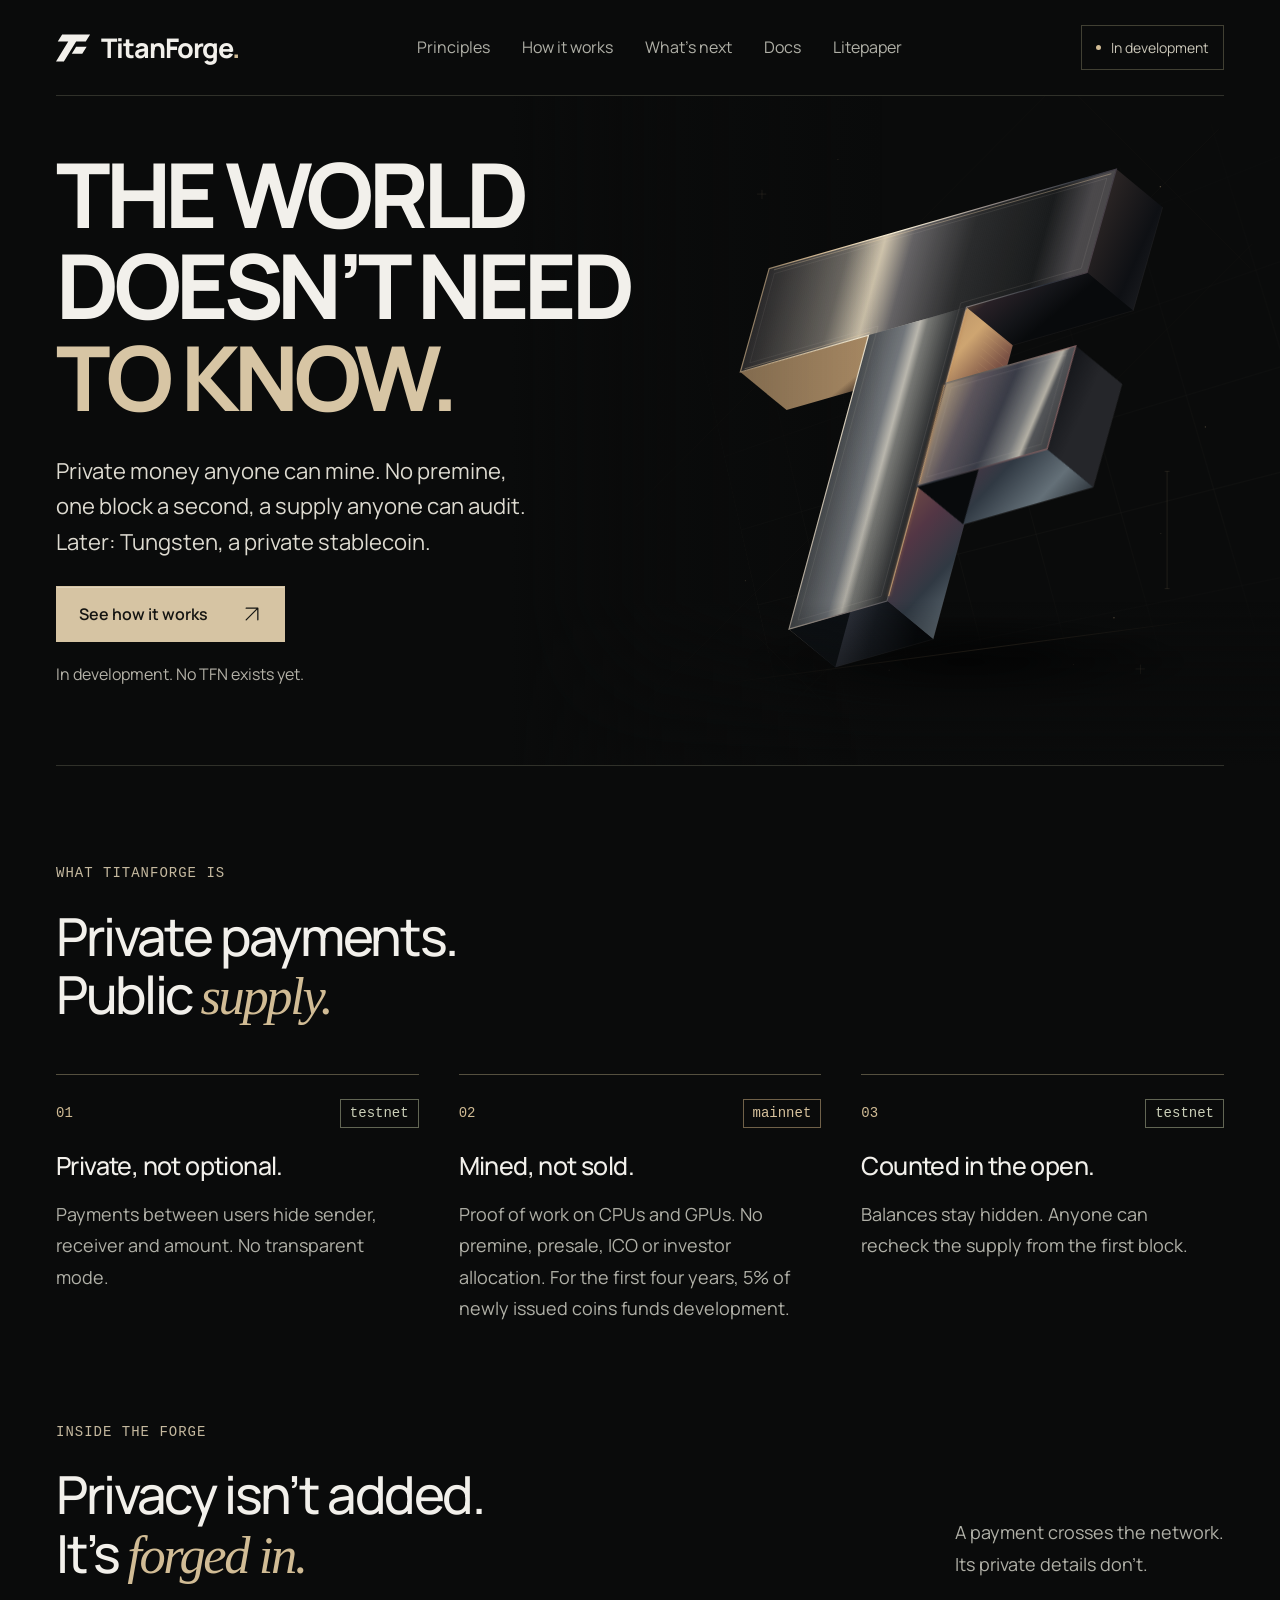
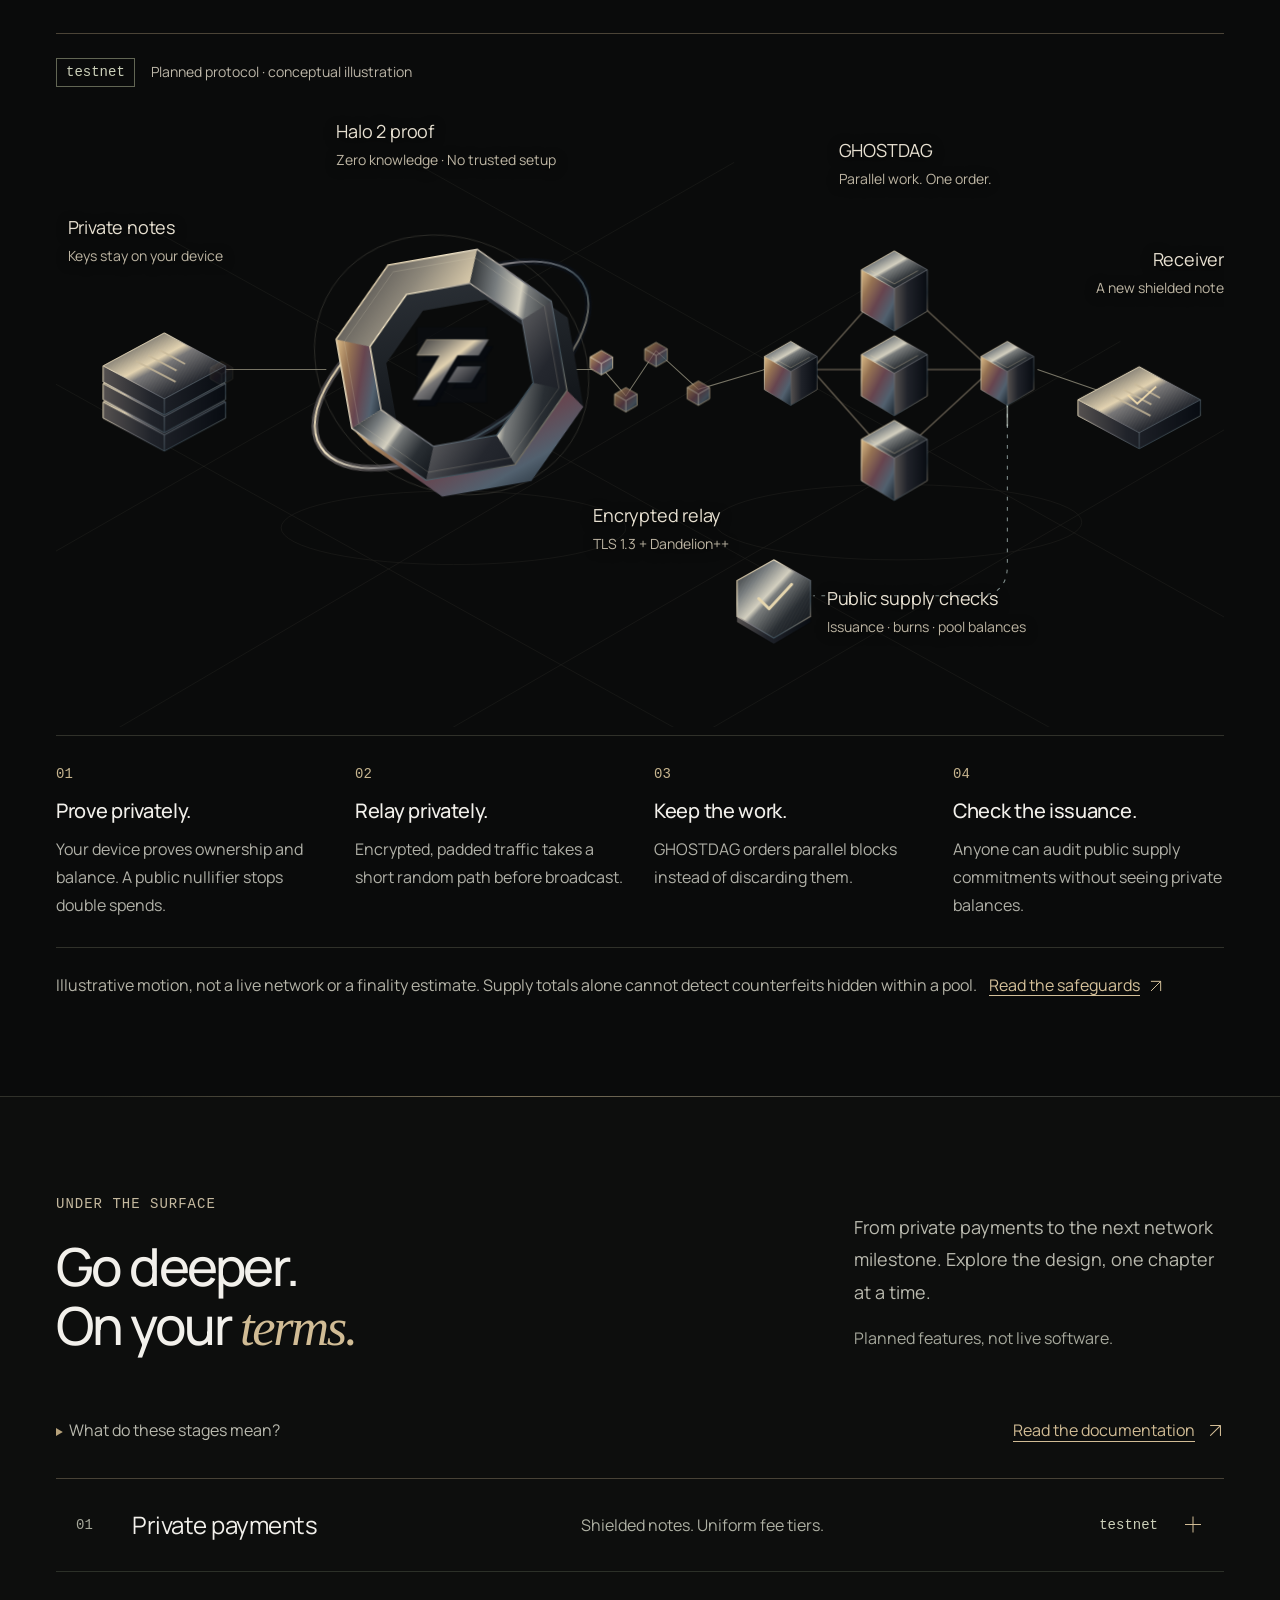
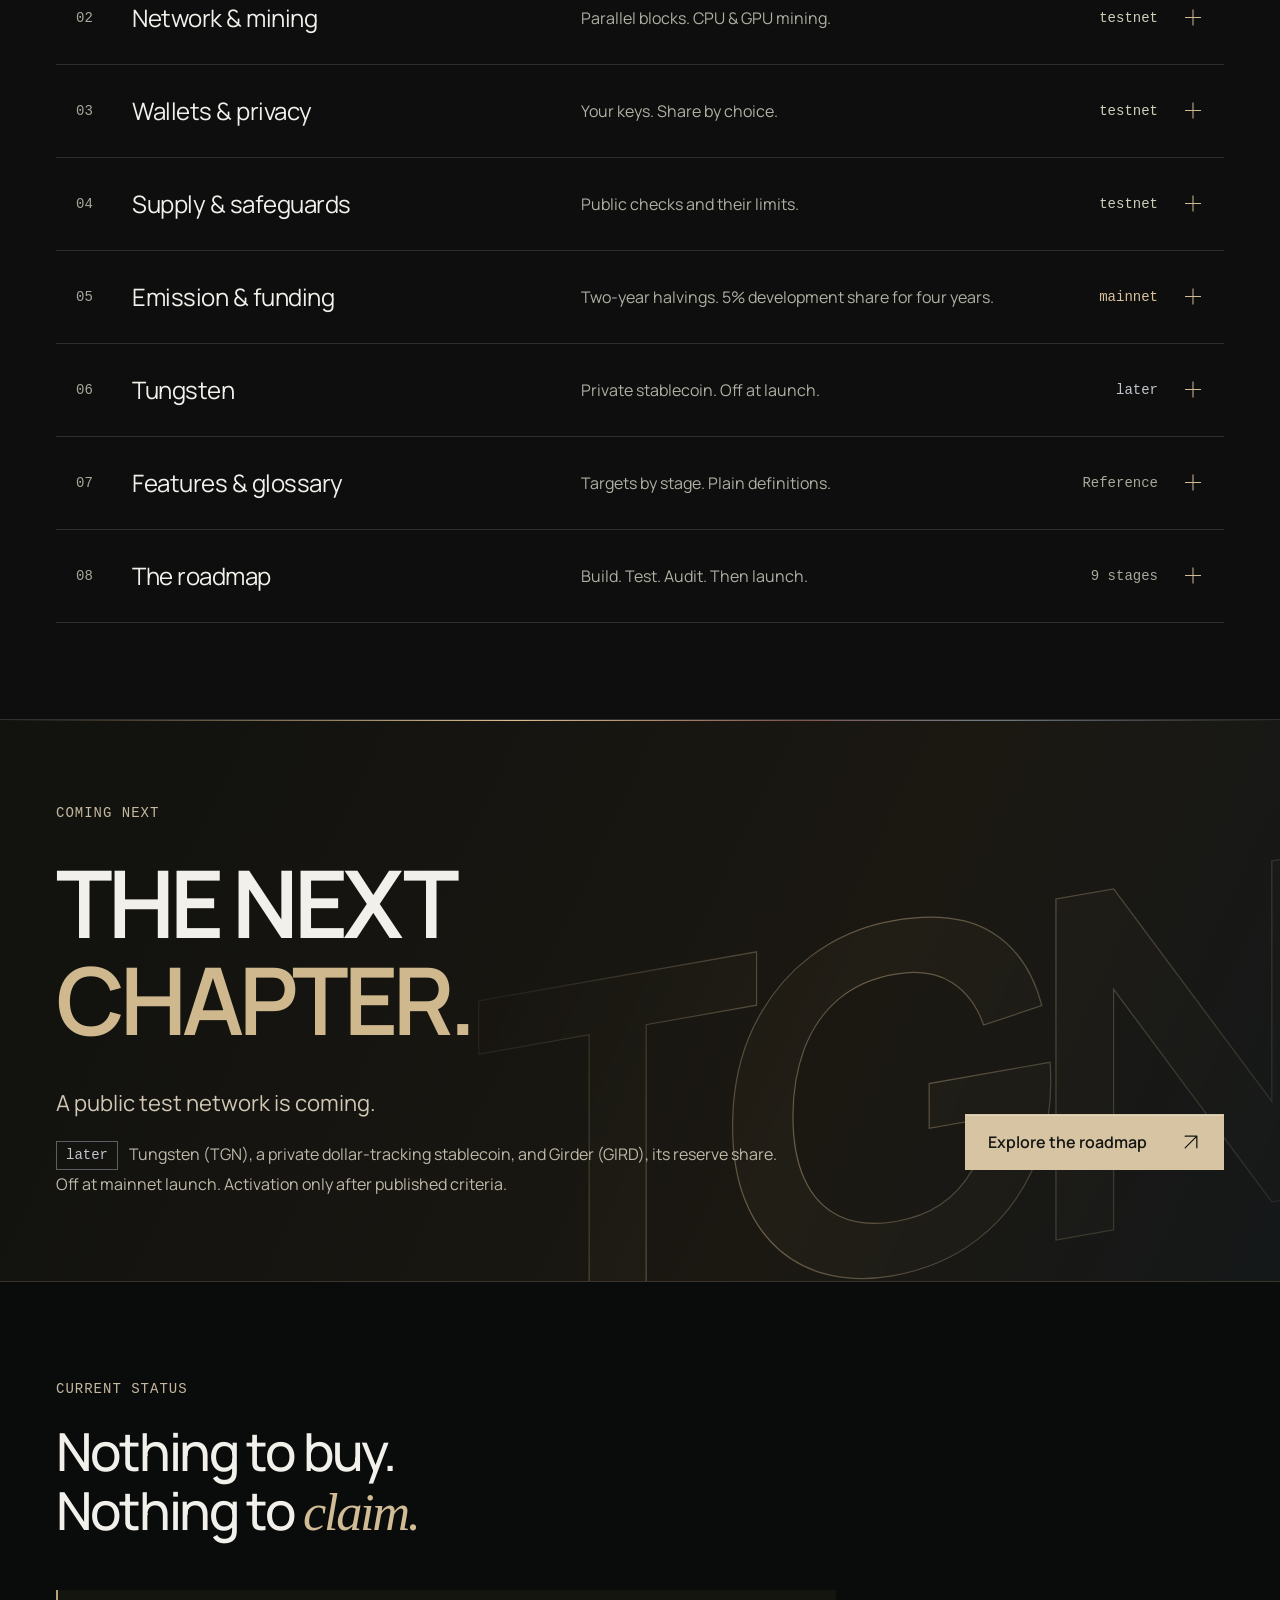
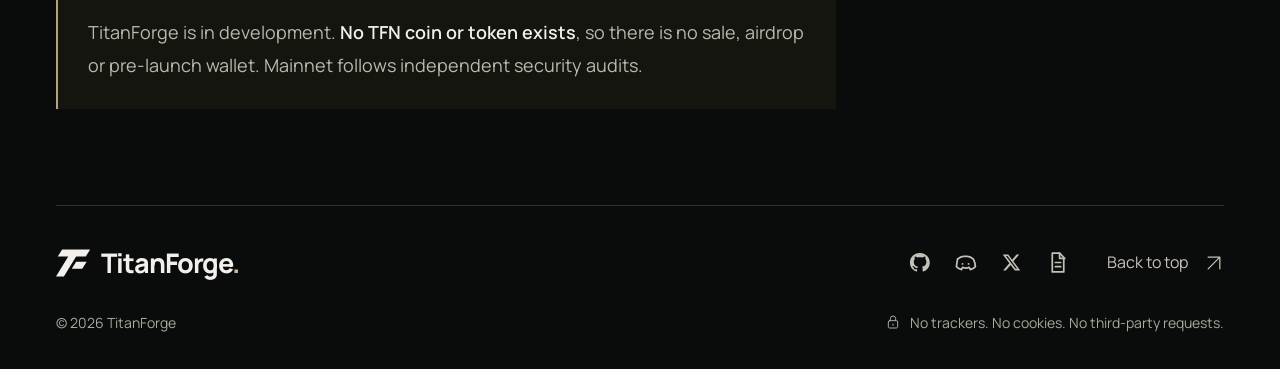
==== commit 10202f16: "Add the litepaper and correct the site to match it" ====
--- a/index.html
+++ b/index.html
@@ -198,7 +198,7 @@
       </section>
     </main>
 
-    <footer class="site-footer wrap"><div class="footer-top"><a class="brand" href="#" aria-label="TitanForge home"><svg class="brand-mark" aria-hidden="true"><use href="#forge-mark"/></svg><span>TitanForge<span class="brand-period">.</span></span></a><div class="footer-actions"><div class="social-links" role="group" aria-label="Project links"><a class="social-link" href="https://github.com/TitanForgeNetwork" title="GitHub" rel="noopener noreferrer"><svg class="social-icon" aria-hidden="true"><use href="#icon-github"/></svg><span class="visually-hidden">GitHub</span></a><a class="social-link" href="https://discord.gg/k2kEq2DpQB" title="Discord" rel="noopener noreferrer"><svg class="social-icon" aria-hidden="true"><use href="#icon-discord"/></svg><span class="visually-hidden">Discord</span></a><a class="social-link" href="https://x.com/TitanForgeNet" title="X" rel="noopener noreferrer"><svg class="social-icon" aria-hidden="true"><use href="#icon-x"/></svg><span class="visually-hidden">X</span></a><a class="social-link" href="./docs/index.html" title="Documentation"><svg class="social-icon" aria-hidden="true"><use href="#icon-docs"/></svg><span class="visually-hidden">Documentation</span></a></div><a class="back-to-top" href="#">Back to top <svg class="icon" aria-hidden="true"><use href="#icon-arrow"/></svg></a></div></div><div class="footer-bottom"><span>© 2026 TitanForge</span><p><svg class="icon" aria-hidden="true"><use href="#icon-lock"/></svg> No trackers. No cookies. No third-party requests.</p></div></footer>
+    <footer class="site-footer wrap"><div class="footer-top"><a class="brand" href="#" aria-label="TitanForge home"><svg class="brand-mark" aria-hidden="true"><use href="#forge-mark"/></svg><span>TitanForge<span class="brand-period">.</span></span></a><div class="footer-actions"><div class="social-links" role="group" aria-label="Project links"><a class="social-link" href="https://github.com/TitanForgeNetwork" title="GitHub" rel="noopener noreferrer"><svg class="social-icon" aria-hidden="true"><use href="#icon-github"/></svg><span class="visually-hidden">GitHub</span></a><a class="social-link" href="https://discord.gg/k2kEq2DpQB" title="Discord" rel="noopener noreferrer"><svg class="social-icon" aria-hidden="true"><use href="#icon-discord"/></svg><span class="visually-hidden">Discord</span></a><span class="social-link" title="X coming soon"><svg class="social-icon" aria-hidden="true"><use href="#icon-x"/></svg><span class="visually-hidden">X link coming soon</span></span><a class="social-link" href="./docs/index.html" title="Documentation"><svg class="social-icon" aria-hidden="true"><use href="#icon-docs"/></svg><span class="visually-hidden">Documentation</span></a></div><a class="back-to-top" href="#">Back to top <svg class="icon" aria-hidden="true"><use href="#icon-arrow"/></svg></a></div></div><div class="footer-bottom"><span>© 2026 TitanForge</span><p><svg class="icon" aria-hidden="true"><use href="#icon-lock"/></svg> No trackers. No cookies. No third-party requests.</p></div></footer>
   </div>
 </body>
 </html>
--- a/styles.css
+++ b/styles.css
@@ -82,14 +82,14 @@
 .button .icon { transition: transform var(--interaction) var(--ease); }
 .button:is(:hover, :focus-visible) .icon { transform: translate(2px, -2px); }
 .button:active { transform: translateY(0); }
-.hero-copy .button { margin-top: 26px; animation: content-arrive 1.3s .35s both; }
+.hero-copy .button { margin-top: 26px; animation: content-arrive 1.3s .35s backwards; }
 .hero-note { margin-top: 20px; color: #b4b1a7; font-size: 16px; line-height: 1.6; }
 .hero-art { position: absolute; inset: -10px -13% 0 39%; z-index: 0; pointer-events: none; }
 .hero-art::after { content: ""; position: absolute; inset: 0; background: linear-gradient(90deg, #0a0b0b 0%, #0a0b0b65 17%, transparent 43%), linear-gradient(0deg, #0a0b0b 0%, transparent 24%); }
 .titan-core { position: absolute; width: 100%; max-width: none; height: 100%; animation: forge-arrive .95s cubic-bezier(.16,.7,.2,1) both; }
 .hero-f-piece { transform-origin: 660px 550px; animation: forge-seat 1.85s var(--ease) both, forge-assemble 9s ease-in-out 1.85s infinite; }
 .hero-seat-light { opacity: 0; stroke: #f4e7c8; stroke-width: 2.5; stroke-linecap: round; stroke-dasharray: 28 100; animation: seat-light 1.85s linear both, joint-light 9s linear 1.85s infinite; }
-.forge-grid { position: absolute; inset: 15% 5% 12% 17%; background: linear-gradient(#b9a38208 1px, transparent 1px), linear-gradient(90deg, #b9a38208 1px, transparent 1px); background-size: 88px 88px; transform: perspective(800px) rotateY(-23deg) rotateZ(-16deg); mask-image: linear-gradient(transparent, #0007 35%, #000 75%, transparent); }
+.forge-grid { position: absolute; inset: 15% 5% 12% 17%; background: linear-gradient(#b9a38208 1px, transparent 1px), linear-gradient(90deg, #b9a38208 1px, transparent 1px); background-size: 88px 88px; transform: perspective(800px) rotateY(-23deg) rotateZ(-16deg); -webkit-mask-image: linear-gradient(transparent, #0007 35%, #000 75%, transparent); mask-image: linear-gradient(transparent, #0007 35%, #000 75%, transparent); }
 .forge-sweep { position: absolute; inset: 10% 15%; background: linear-gradient(112deg, transparent 42%, #f5dfb711 49.5%, #f5dfb722 50%, transparent 57%); transform: translateX(-90%); opacity: 0; animation: light-pass 3.8s .15s both; }
 
 .section { padding-block: 96px; }
@@ -114,7 +114,7 @@
 .scene-floor { stroke: #696458; stroke-width: .7; opacity: .2; }
 .scene-wires { stroke: #777465; stroke-width: 1.1; }
 .scene-public-wire { stroke: #83918f; stroke-dasharray: 4 7; }
-.scene-stream { stroke: #e5c894; stroke-width: 2.5; stroke-linecap: round; stroke-dasharray: 14 86; opacity: 0; animation: stream-in 12s linear infinite; }
+.scene-stream { stroke: #e5c894; stroke-width: 2.5; stroke-linecap: round; stroke-dasharray: 14 100; opacity: 0; animation: stream-in 12s linear infinite; }
 .scene-stream--relay { animation-name: stream-relay; }
 .scene-stream--outgoing { animation-name: stream-out; }
 .scene-stream--audit { stroke: #c5d0c8; stroke-width: 1.7; stroke-dasharray: 6 94; opacity: .65; animation: current-travel 11s linear infinite; }
@@ -128,7 +128,7 @@
 .satellite-orbit { transform-origin: 0 0; animation: satellite-orbit 48s linear infinite; }
 .relay-stones { opacity: .75; }
 .dag-scaffold { stroke: #7f7564; stroke-width: 1.1; }
-.dag-energy { stroke: #e1c497; stroke-width: 2; stroke-linecap: round; stroke-dasharray: 16 84; opacity: 0; animation: stream-dag 12s linear infinite; }
+.dag-energy { stroke: #e1c497; stroke-width: 2; stroke-linecap: round; stroke-dasharray: 16 100; opacity: 0; animation: stream-dag 12s linear infinite; }
 .dag-energy--two { animation-delay: .12s; }
 .dag-energy--three { animation-delay: .24s; }
 .block-float { transform-origin: 0 0; animation: block-levitation 12s ease-in-out infinite; }
@@ -240,7 +240,7 @@
 .horizon .eyebrow { margin-bottom: 29px; }
 .horizon h2 { font-size: clamp(64px, 7.3vw, 106px); font-weight: 650; line-height: 1.04; letter-spacing: -.055em; }
 .horizon h2 > span { color: #cfb88d; }
-.horizon-watermark { position: absolute; right: -40px; bottom: 0; z-index: -1; color: #c9b48a0a; -webkit-text-stroke: 1.2px #d9c29a66; mask-image: linear-gradient(115deg, #0003 5%, #000 42%, #0009 70%, #0003); font-size: clamp(280px, 37vw, 540px); font-weight: 700; line-height: .82; letter-spacing: -.09em; transform: skewY(-10deg); user-select: none; }
+.horizon-watermark { position: absolute; right: -40px; bottom: 0; z-index: -1; color: #c9b48a0a; -webkit-text-stroke: 1.2px #d9c29a66; -webkit-mask-image: linear-gradient(115deg, #0003 5%, #000 42%, #0009 70%, #0003); mask-image: linear-gradient(115deg, #0003 5%, #000 42%, #0009 70%, #0003); font-size: clamp(280px, 37vw, 540px); font-weight: 700; line-height: .82; letter-spacing: -.09em; transform: skewY(-10deg); user-select: none; }
 @supports ((background-clip: text) or (-webkit-background-clip: text)) {
   .horizon-watermark {
     background-image: linear-gradient(110deg, transparent 43%, #e0c8a610 47%, #fff1d336 50%, #c9b48a14 53%, transparent 57%);
@@ -281,10 +281,10 @@
   42%, 100% { background-position: 0% 50%; }
 }
 @keyframes current-travel { from { stroke-dashoffset: 100; } to { stroke-dashoffset: 0; } }
-@keyframes stream-in { 0% { opacity: 0; stroke-dashoffset: 100; } 2%, 14% { opacity: .8; } 18%, 100% { opacity: 0; stroke-dashoffset: 0; } }
-@keyframes stream-relay { 0%, 30% { opacity: 0; stroke-dashoffset: 100; } 32%, 50% { opacity: .8; } 54%, 100% { opacity: 0; stroke-dashoffset: 0; } }
-@keyframes stream-dag { 0%, 54% { opacity: 0; stroke-dashoffset: 100; } 56%, 69% { opacity: .8; } 72%, 100% { opacity: 0; stroke-dashoffset: 0; } }
-@keyframes stream-out { 0%, 74% { opacity: 0; stroke-dashoffset: 100; } 76%, 88% { opacity: .8; } 92%, 100% { opacity: 0; stroke-dashoffset: 0; } }
+@keyframes stream-in { 0% { opacity: 0; stroke-dashoffset: 0; } 2%, 14% { opacity: .8; } 18%, 100% { opacity: 0; stroke-dashoffset: -100; } }
+@keyframes stream-relay { 0%, 30% { opacity: 0; stroke-dashoffset: 0; } 32%, 50% { opacity: .8; } 54%, 100% { opacity: 0; stroke-dashoffset: -100; } }
+@keyframes stream-dag { 0%, 54% { opacity: 0; stroke-dashoffset: 0; } 56%, 69% { opacity: .8; } 72%, 100% { opacity: 0; stroke-dashoffset: -100; } }
+@keyframes stream-out { 0%, 74% { opacity: 0; stroke-dashoffset: 0; } 76%, 88% { opacity: .8; } 92%, 100% { opacity: 0; stroke-dashoffset: -100; } }
 @keyframes note-levitation { 0%, 20%, 100% { transform: translateY(0); } 8% { transform: translateY(-3px); } }
 @keyframes reactor-levitation { 0%, 16%, 34%, 100% { transform: translateY(0); } 24% { transform: translateY(-4px); } }
 @keyframes collar-precession { 0%, 16%, 36%, 100% { transform: rotate(-10deg); } 25% { transform: rotate(7deg); } }
@@ -292,13 +292,13 @@
 @keyframes orbit-precession { 0%, 100% { transform: rotate(-4deg); } 50% { transform: rotate(4deg); } }
 @keyframes satellite-orbit { from { transform: rotate(0deg); } to { transform: rotate(360deg); } }
 @keyframes block-levitation { 0%, 54%, 76%, 100% { transform: translateY(0); } 64% { transform: translateY(-4px); } }
-@keyframes note-received { 0%, 76%, 96%, 100% { transform: translateY(0); } 86% { transform: translateY(-3px); } }
+@keyframes note-received { 0%, 87%, 100% { transform: translateY(0); } 93% { transform: translateY(-3px); } }
 @keyframes audit-levitation { 0%, 100% { transform: translateY(0); } 50% { transform: translateY(-5px); } }
 @keyframes courier-in { 0% { transform: translate(174px, 300px); opacity: 0; } 2%, 14% { opacity: 1; } 18%, 100% { transform: translate(287px, 300px); opacity: 0; } }
-@keyframes courier-relay { 0%, 30% { transform: translate(540px, 300px); opacity: 0; } 32% { opacity: 1; } 37% { transform: translate(605px, 328px); } 43% { transform: translate(637px, 280px); } 49% { transform: translate(682px, 321px); opacity: 1; } 54%, 100% { transform: translate(752px, 300px); opacity: 0; } }
+@keyframes courier-relay { 0%, 30% { transform: translate(540px, 300px); opacity: 0; } 32% { opacity: 1; } 33.6% { transform: translate(581px, 300px); } 36.9% { transform: translate(605px, 328px); } 42.1% { transform: translate(637px, 280px); } 47.5% { transform: translate(682px, 321px); } 50% { opacity: 1; } 54%, 100% { transform: translate(752px, 300px); opacity: 0; } }
 @keyframes courier-out { 0%, 74% { transform: translate(1042px, 300px); opacity: 0; } 76%, 88% { opacity: 1; } 92%, 100% { transform: translate(1135px, 332px); opacity: 0; } }
 @keyframes portrait-in { 0% { transform: translate(154px, 161px); opacity: 0; } 2%, 14% { opacity: 1; } 18%, 100% { transform: translate(229px, 268px); opacity: 0; } }
-@keyframes portrait-relay { 0%, 30% { transform: translate(396px, 413px); opacity: 0; } 32% { opacity: 1; } 37% { transform: translate(434px, 462px); } 43% { transform: translate(480px, 500px); } 47% { transform: translate(431px, 541px); opacity: 1; } 54%, 100% { transform: translate(191px, 629px); opacity: 0; } }
+@keyframes portrait-relay { 0%, 30% { transform: translate(396px, 413px); opacity: 0; } 32% { opacity: 1; } 33.4% { transform: translate(434px, 462px); } 36.6% { transform: translate(480px, 500px); } 40.1% { transform: translate(431px, 541px); } 50% { opacity: 1; } 54%, 100% { transform: translate(191px, 629px); opacity: 0; } }
 @keyframes portrait-out { 0%, 74% { transform: translate(427px, 652px); opacity: 0; } 76%, 88% { opacity: 1; } 92%, 100% { transform: translate(481px, 785px); opacity: 0; } }
 @keyframes title-arrive { from { opacity: 0; transform: translateY(25px); filter: blur(7px); } to { opacity: 1; transform: translateY(0); filter: blur(0); } }
 @keyframes content-arrive { from { opacity: 0; transform: translateY(12px); } to { opacity: 1; transform: translateY(0); } }
@@ -377,6 +377,11 @@
   .detail-body { max-width: calc(100% - 100px); }
   .horizon-bottom { align-items: flex-start; flex-direction: column; gap: 24px; }
   .footer-bottom { flex-direction: column; align-items: flex-start; gap: 12px; }
+}
+
+@media (max-width: 680px) {
+  .desktop-nav { gap: 12px; }
+  .desktop-nav a { font-size: 14px; white-space: nowrap; }
 }
 
 @media (max-width: 600px) {
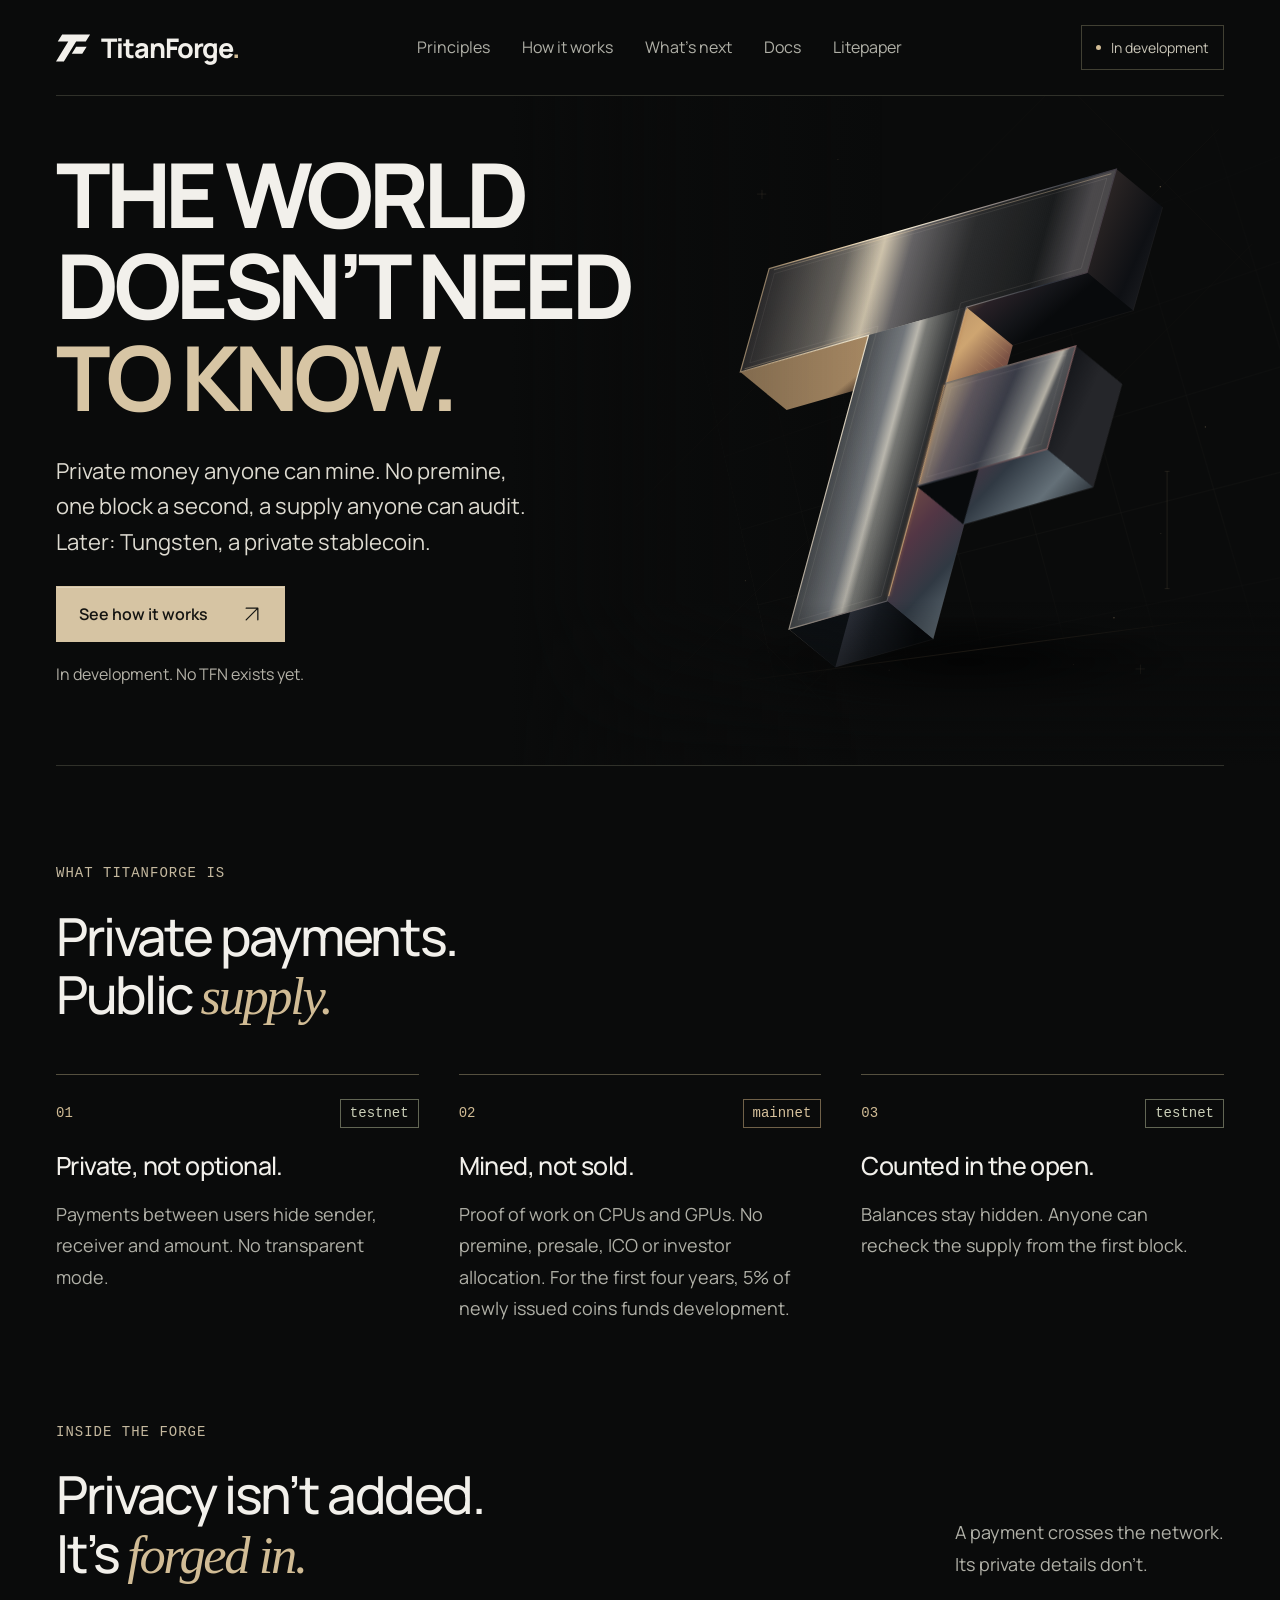
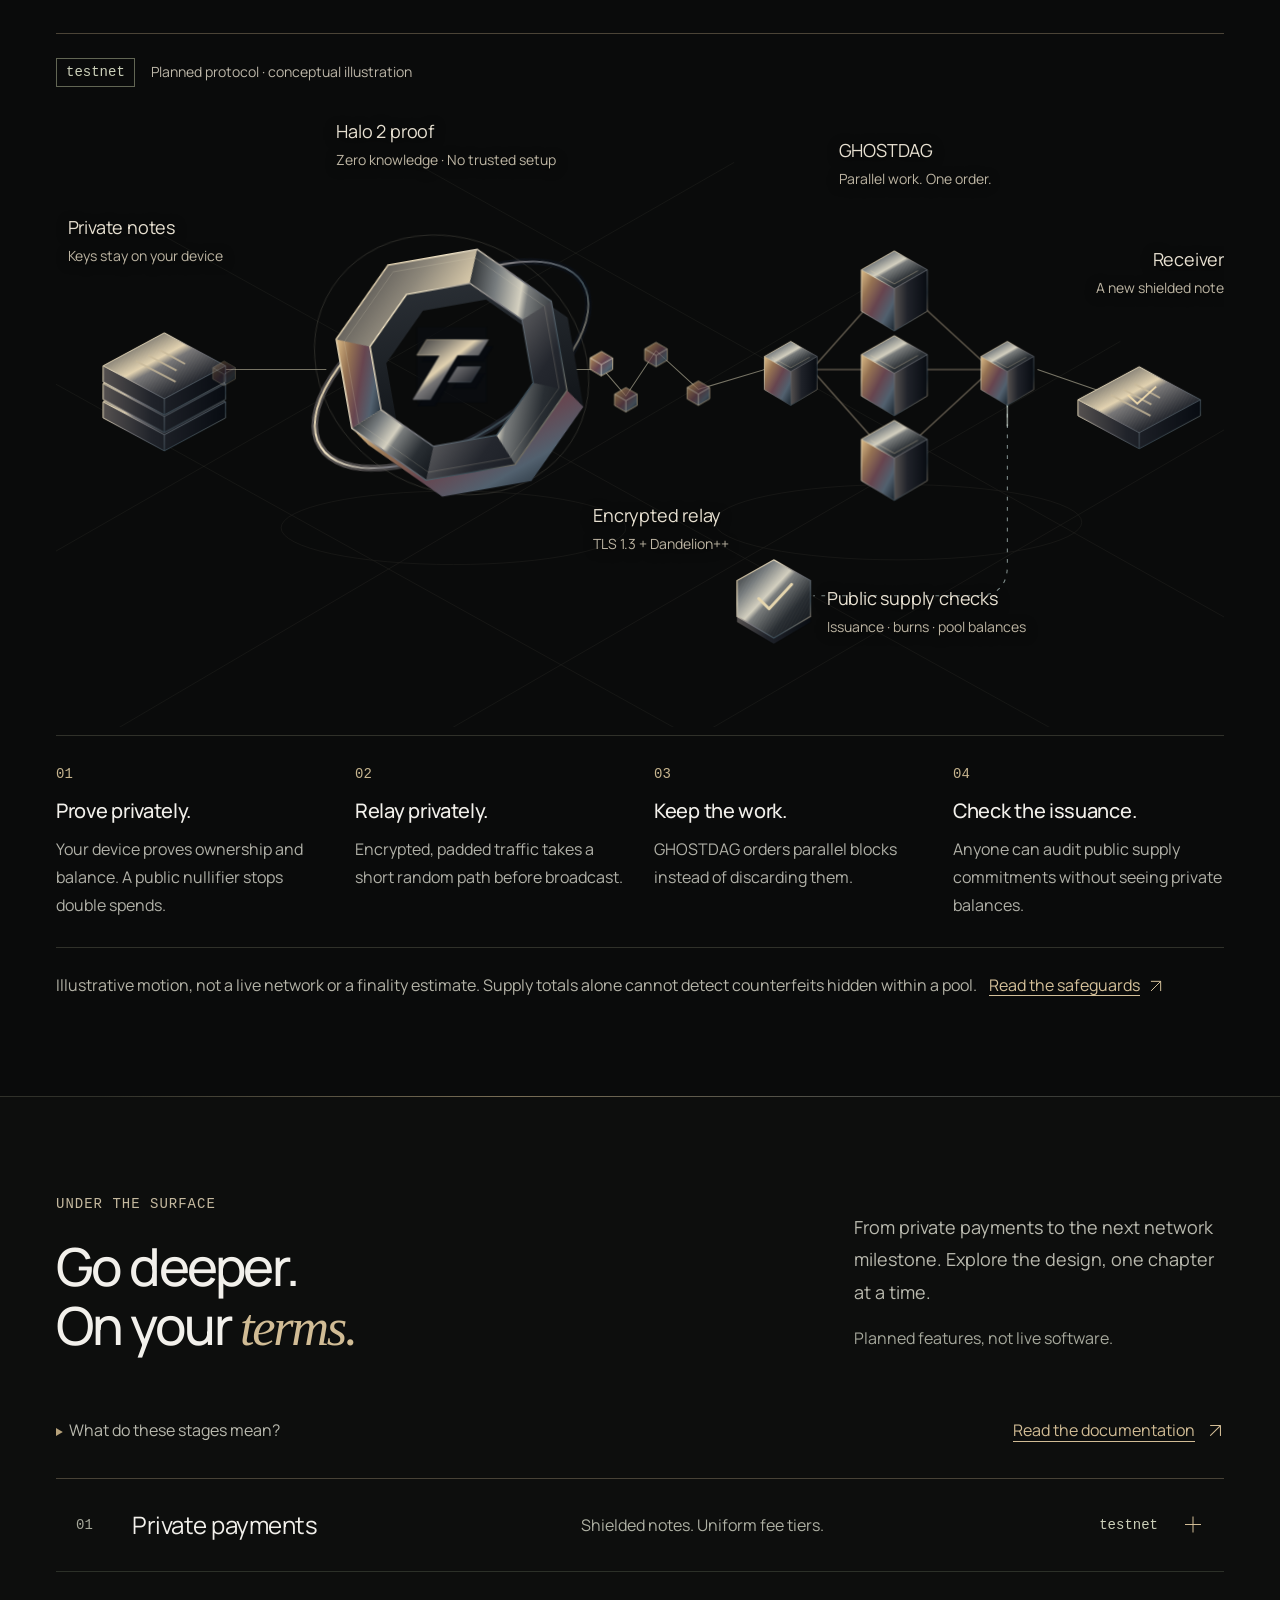
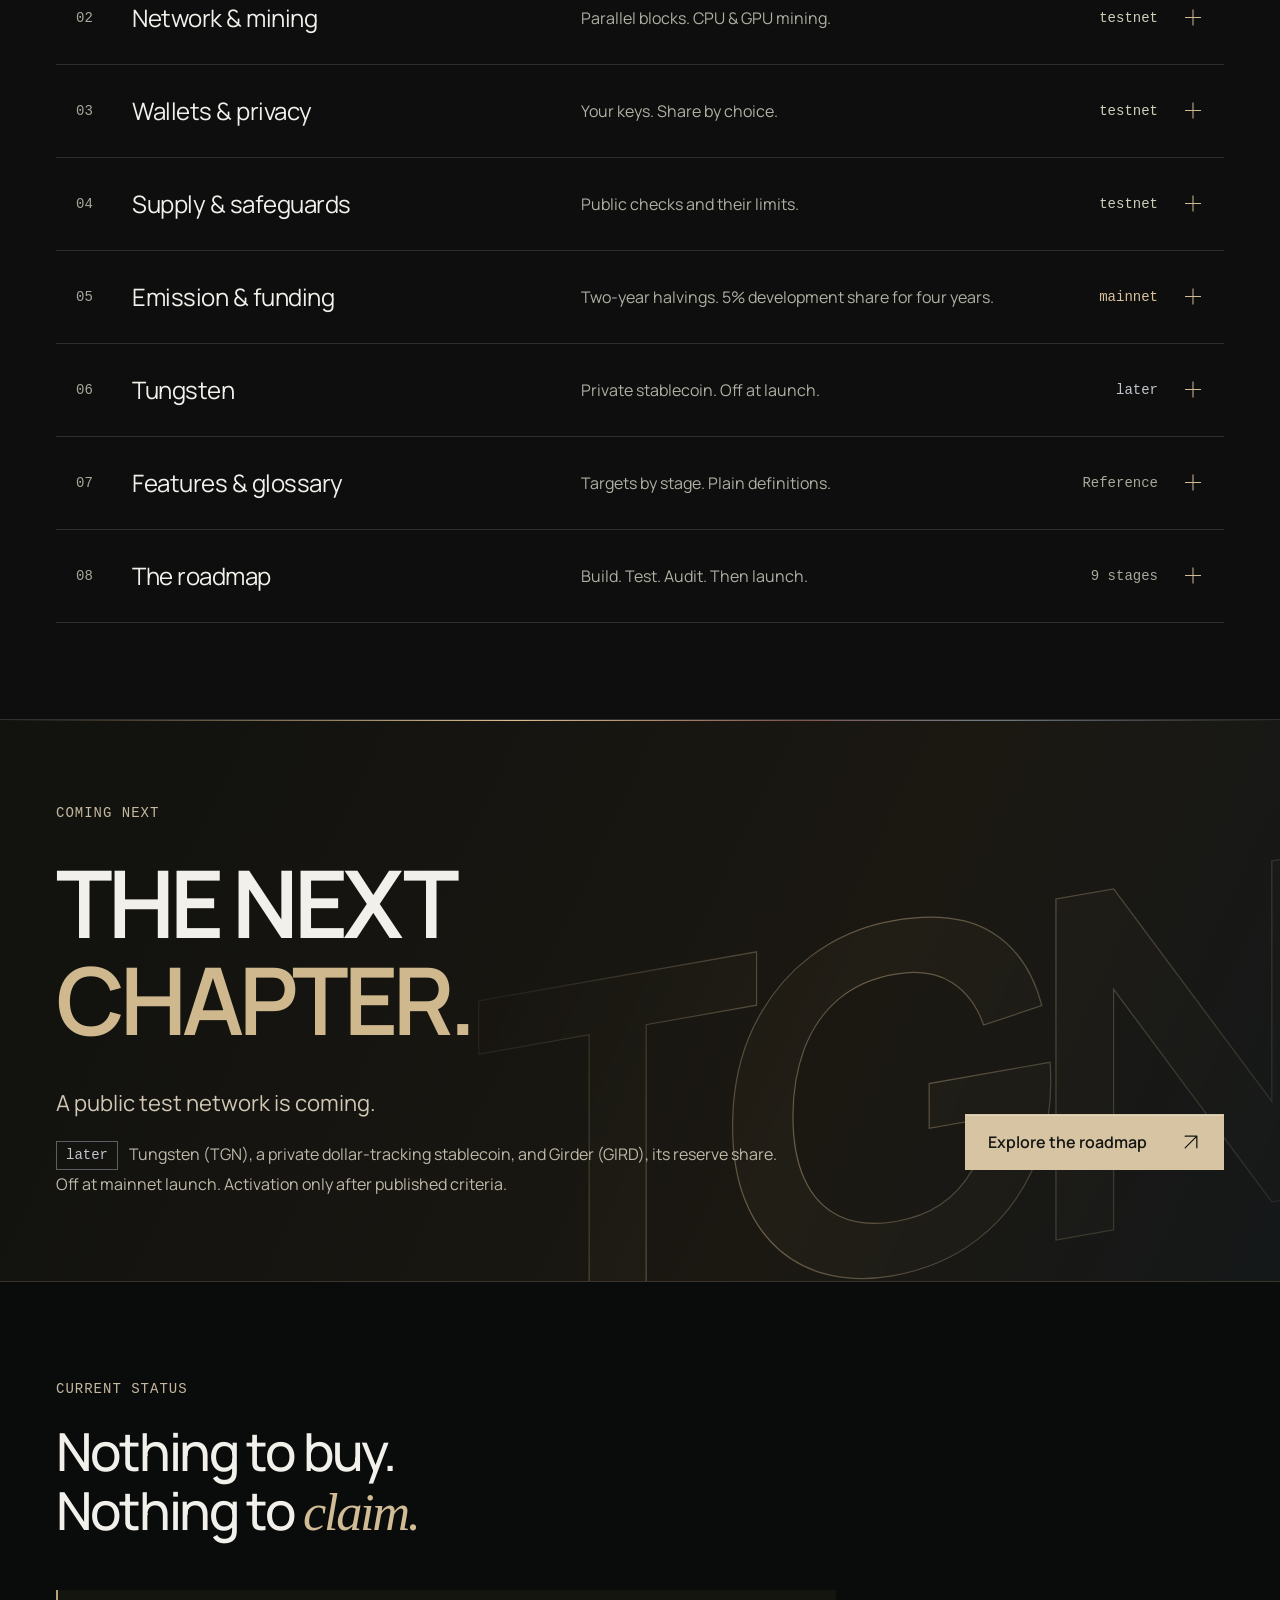
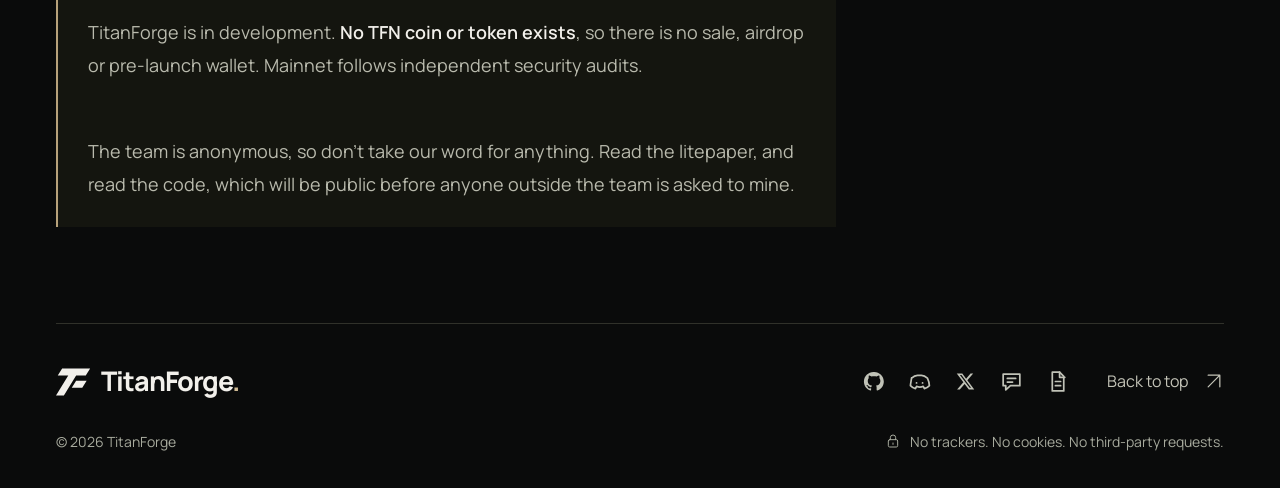
==== commit 9ec97ab3: "Say on the site that the team is anonymous" ====
--- a/index.html
+++ b/index.html
@@ -25,6 +25,7 @@
     <symbol id="forge-mark" viewBox="0 0 40 40"><path d="M7 5h32l-5 8H23L9 36H0l14-23H2zm16 14h12l-5 8H18z"/></symbol>
     <symbol id="icon-github" viewBox="0 0 24 24"><path fill="currentColor" stroke="none" d="M12 2.8c-5.1 0-9.2 4.1-9.2 9.2 0 4.1 2.6 7.5 6.3 8.7.5.1.6-.2.6-.5v-1.7c-2.6.6-3.1-1.1-3.1-1.1-.4-1.1-1-1.4-1-1.4-.9-.6.1-.6.1-.6 1 .1 1.5 1 1.5 1 .9 1.5 2.3 1.1 2.8.8.1-.7.4-1.1.7-1.4-2-.2-4.2-1-4.2-4.6 0-1 .4-1.9 1-2.5-.1-.2-.4-1.2.1-2.5 0 0 .8-.2 2.5 1 .8-.2 1.6-.3 2.4-.3s1.7.1 2.5.3c1.7-1.2 2.5-1 2.5-1 .5 1.3.2 2.3.1 2.5.6.6 1 1.5 1 2.5 0 3.6-2.2 4.4-4.3 4.6.4.4.7.9.7 1.8v2.6c0 .3.2.6.7.5 3.6-1.2 6.2-4.6 6.2-8.7 0-5.1-4.1-9.2-9.2-9.2Z"/></symbol>
     <symbol id="icon-discord" viewBox="0 0 24 24"><path d="M4.4 8.8c1.9-1.8 3.8-2.7 5.7-2.7h3.8c1.9 0 3.8.9 5.7 2.7 1.1 2.3 1.8 4.7 1.9 7.2-1.4 1.5-3 2.4-4.8 2.9l-1.1-2.2c-2.1.8-4.3.8-6.4 0l-1.1 2.2c-1.8-.5-3.4-1.4-4.8-2.9.1-2.5.8-4.9 1.1-7.4Z"/><path d="M9.1 13.4h.1m5.7 0h.1"/></symbol><symbol id="icon-x" viewBox="0 0 24 24"><path fill="currentColor" stroke="none" transform="translate(3.6 3.6) scale(0.7)" d="M18.901 1.153h3.68l-8.04 9.19L24 22.846h-7.406l-5.8-7.584-6.638 7.584H.474l8.6-9.83L0 1.154h7.594l5.243 6.932ZM17.61 20.644h2.039L6.486 3.24H4.298Z"/></symbol>
+    <symbol id="icon-forum" viewBox="0 0 24 24"><path d="M4 5h16v11h-9l-4.5 4v-4H4z"/><path d="M8 9h8m-8 3.5h5"/></symbol>
     <symbol id="icon-docs" viewBox="0 0 24 24"><path d="M7 3h7l4 4v14H7V3Z"/><path d="M14 3v5h5M10 12h5m-5 4h5"/></symbol>
   </svg>
 
@@ -195,10 +196,11 @@
       <section id="status" class="section wrap honesty-section" aria-labelledby="honesty-title">
         <div class="section-heading"><p class="eyebrow">CURRENT STATUS</p><h2 id="honesty-title">Nothing to buy.<br>Nothing to <span class="serif">claim.</span></h2></div>
         <p class="development-notice">TitanForge is in development. <strong>No TFN coin or token exists</strong>, so there is no sale, airdrop or pre-launch wallet. Mainnet follows independent security audits.</p>
+        <p class="development-notice">The team is anonymous, so don’t take our word for anything. Read the litepaper, and read the code, which will be public before anyone outside the team is asked to mine.</p>
       </section>
     </main>
 
-    <footer class="site-footer wrap"><div class="footer-top"><a class="brand" href="#" aria-label="TitanForge home"><svg class="brand-mark" aria-hidden="true"><use href="#forge-mark"/></svg><span>TitanForge<span class="brand-period">.</span></span></a><div class="footer-actions"><div class="social-links" role="group" aria-label="Project links"><a class="social-link" href="https://github.com/TitanForgeNetwork" title="GitHub" rel="noopener noreferrer"><svg class="social-icon" aria-hidden="true"><use href="#icon-github"/></svg><span class="visually-hidden">GitHub</span></a><a class="social-link" href="https://discord.gg/k2kEq2DpQB" title="Discord" rel="noopener noreferrer"><svg class="social-icon" aria-hidden="true"><use href="#icon-discord"/></svg><span class="visually-hidden">Discord</span></a><span class="social-link" title="X coming soon"><svg class="social-icon" aria-hidden="true"><use href="#icon-x"/></svg><span class="visually-hidden">X link coming soon</span></span><a class="social-link" href="./docs/index.html" title="Documentation"><svg class="social-icon" aria-hidden="true"><use href="#icon-docs"/></svg><span class="visually-hidden">Documentation</span></a></div><a class="back-to-top" href="#">Back to top <svg class="icon" aria-hidden="true"><use href="#icon-arrow"/></svg></a></div></div><div class="footer-bottom"><span>© 2026 TitanForge</span><p><svg class="icon" aria-hidden="true"><use href="#icon-lock"/></svg> No trackers. No cookies. No third-party requests.</p></div></footer>
+    <footer class="site-footer wrap"><div class="footer-top"><a class="brand" href="#" aria-label="TitanForge home"><svg class="brand-mark" aria-hidden="true"><use href="#forge-mark"/></svg><span>TitanForge<span class="brand-period">.</span></span></a><div class="footer-actions"><div class="social-links" role="group" aria-label="Project links"><a class="social-link" href="https://github.com/TitanForgeNetwork" title="GitHub" rel="noopener noreferrer"><svg class="social-icon" aria-hidden="true"><use href="#icon-github"/></svg><span class="visually-hidden">GitHub</span></a><a class="social-link" href="https://discord.gg/k2kEq2DpQB" title="Discord" rel="noopener noreferrer"><svg class="social-icon" aria-hidden="true"><use href="#icon-discord"/></svg><span class="visually-hidden">Discord</span></a><a class="social-link" href="https://x.com/TitanForgeNet" title="X" rel="noopener noreferrer"><svg class="social-icon" aria-hidden="true"><use href="#icon-x"/></svg><span class="visually-hidden">X</span></a><a class="social-link" href="https://bitcointalk.org/index.php?topic=5598593.0" title="Bitcointalk" rel="noopener noreferrer"><svg class="social-icon" aria-hidden="true"><use href="#icon-forum"/></svg><span class="visually-hidden">Bitcointalk</span></a><a class="social-link" href="./docs/index.html" title="Documentation"><svg class="social-icon" aria-hidden="true"><use href="#icon-docs"/></svg><span class="visually-hidden">Documentation</span></a></div><a class="back-to-top" href="#">Back to top <svg class="icon" aria-hidden="true"><use href="#icon-arrow"/></svg></a></div></div><div class="footer-bottom"><span>© 2026 TitanForge</span><p><svg class="icon" aria-hidden="true"><use href="#icon-lock"/></svg> No trackers. No cookies. No third-party requests.</p></div></footer>
   </div>
 </body>
 </html>
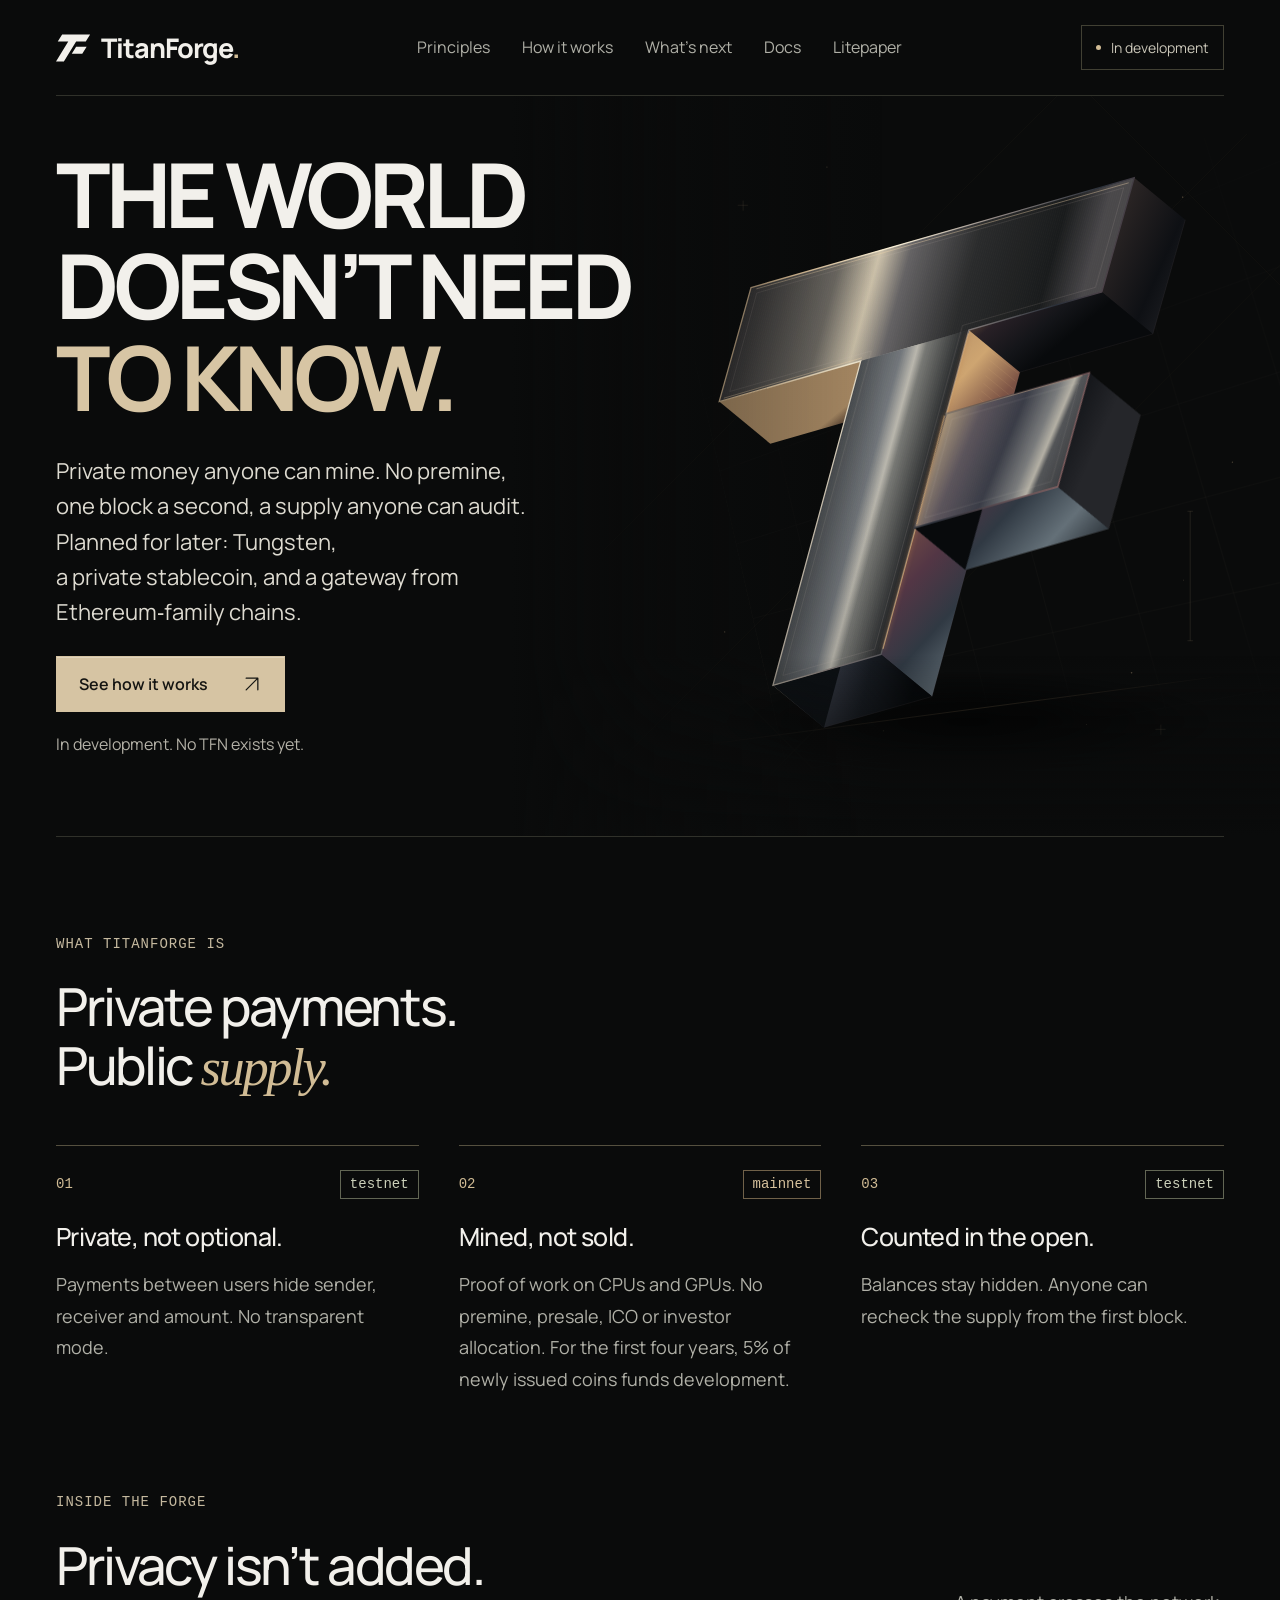
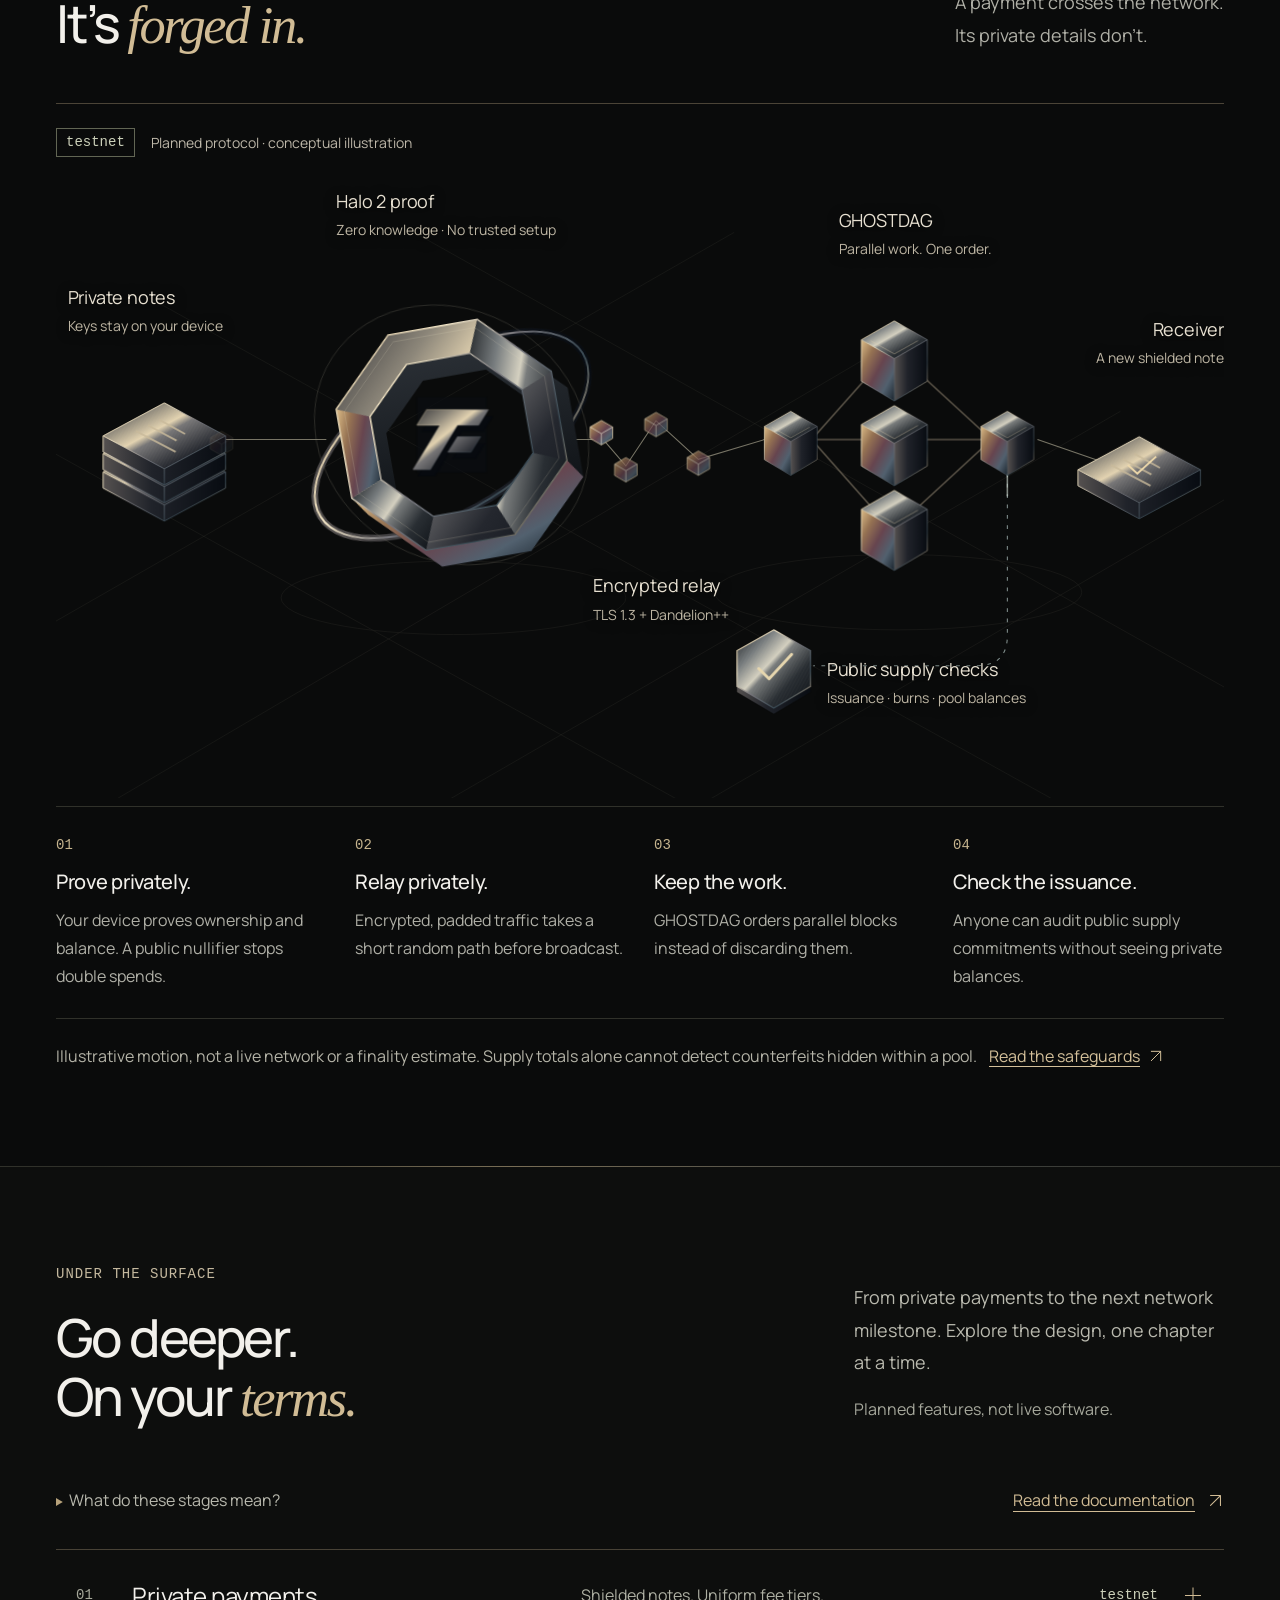
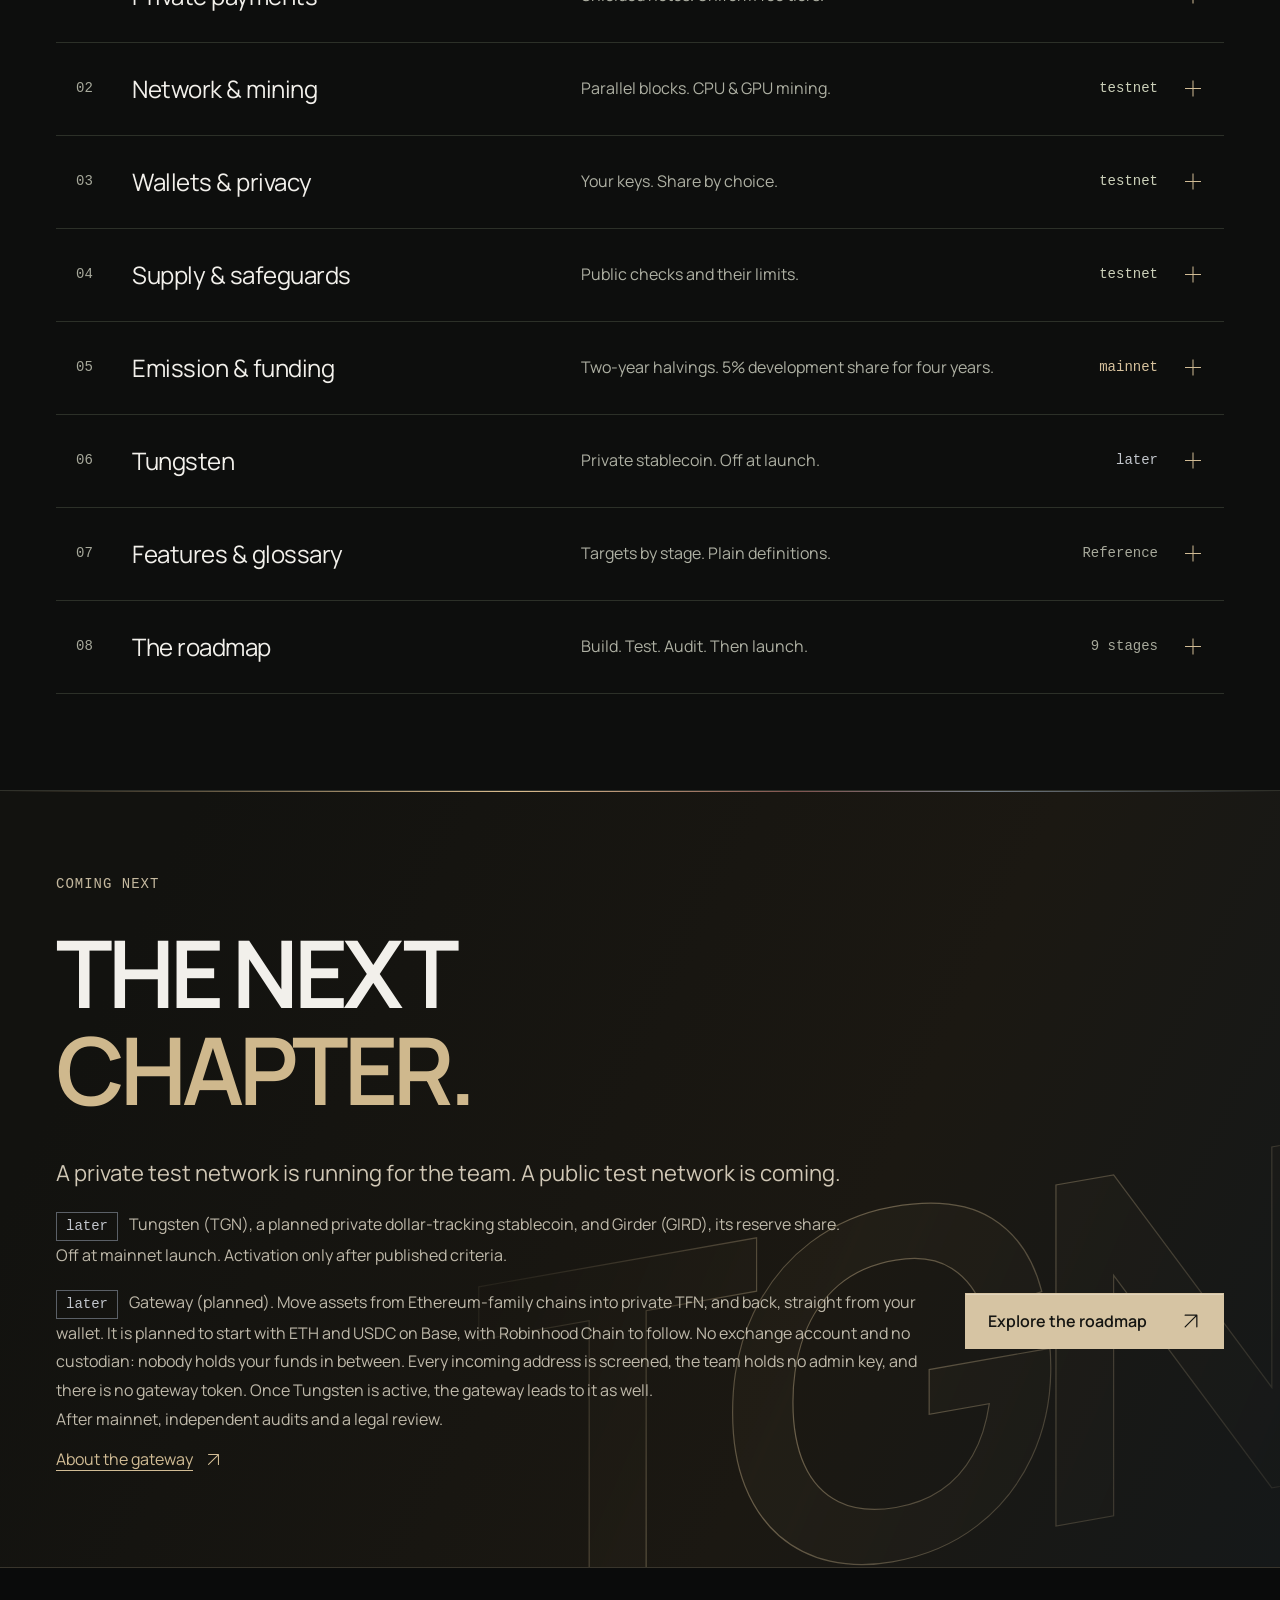
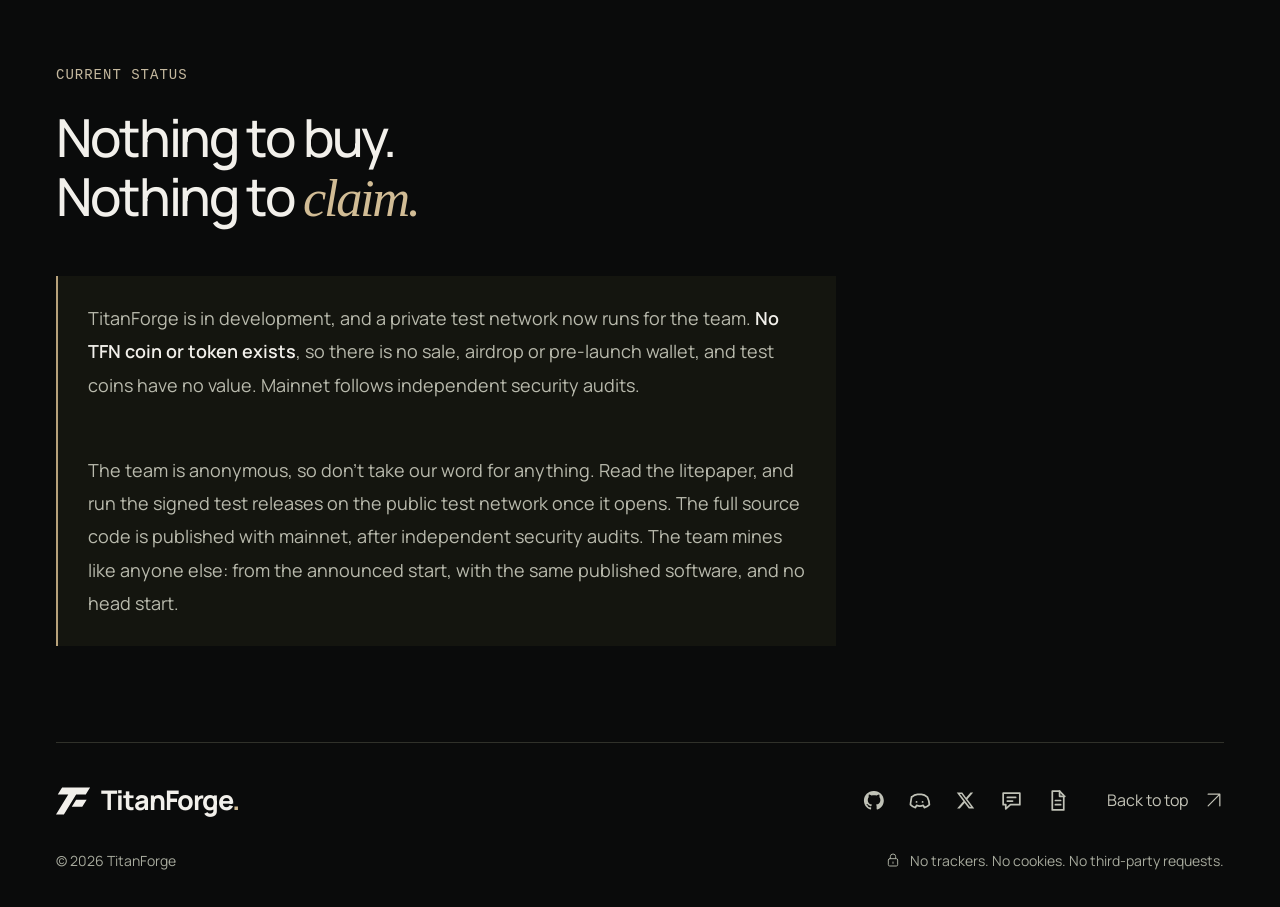
==== commit 7ae20539: "Calmer layout on phones" ====
--- a/index.html
+++ b/index.html
@@ -4,7 +4,7 @@
   <meta charset="utf-8">
   <meta name="viewport" content="width=device-width, initial-scale=1">
   <meta name="theme-color" content="#0a0b0b">
-  <meta name="description" content="TitanForge is private money on a proof-of-work network anyone can mine: shielded user payments, a supply anyone can audit, and no premine or presale. In development. No TFN coin exists yet.">
+  <meta name="description" content="TitanForge is private money on a proof-of-work network anyone can mine: shielded user payments, a supply anyone can audit, and no premine or presale. Planned: Tungsten and a gateway from Ethereum-family chains. In development. No TFN coin exists yet.">
   <meta http-equiv="Content-Security-Policy" content="default-src 'self'; script-src 'none'; style-src 'self'; img-src 'self'; font-src 'self'; connect-src 'none'; object-src 'none'; base-uri 'none'; form-action 'none'">
   <meta name="referrer" content="no-referrer">
   <meta property="og:type" content="website">
@@ -42,7 +42,7 @@
         <div class="hero-content wrap">
           <h1 id="hero-title"><span>THE WORLD</span><span>DOESN’T NEED</span><span class="hero-title-accent">TO KNOW.</span></h1>
           <div class="hero-art" aria-hidden="true"><div class="forge-grid"></div><svg class="titan-core" viewBox="0 0 1000 1100" width="1000" height="1100" fill="none" focusable="false"><use href="./titan-core.svg#titan-structure"/><g class="hero-f-piece"><use href="./titan-core.svg#titan-f"/><g transform="translate(30 28) rotate(-16 500 490) translate(-68 0)"><path class="hero-seat-light" d="m552 447-91 148" pathLength="100"/></g></g></svg><div class="forge-sweep"></div></div>
-          <div class="hero-copy"><p class="hero-description">Private money anyone can mine. No&nbsp;premine, one&nbsp;block&nbsp;a&nbsp;second, a&nbsp;supply&nbsp;anyone can&nbsp;audit. Later: Tungsten, a&nbsp;private&nbsp;stablecoin.</p><a class="button button-primary" href="#how-it-works">See how it works <svg class="icon" aria-hidden="true"><use href="#icon-arrow"/></svg></a><p class="hero-note">In development. No TFN exists yet.</p></div>
+          <div class="hero-copy"><p class="hero-description">Private money anyone can mine. No&nbsp;premine, one&nbsp;block&nbsp;a&nbsp;second<span class="more-sm">, a&nbsp;supply&nbsp;anyone can&nbsp;audit. Planned for later: Tungsten, a&nbsp;private&nbsp;stablecoin, and a&nbsp;gateway from Ethereum&#8209;family&nbsp;chains</span>.</p><a class="button button-primary" href="#how-it-works">See how it works <svg class="icon" aria-hidden="true"><use href="#icon-arrow"/></svg></a><p class="hero-note">In development. No TFN exists yet.</p></div>
         </div>
       </section>
 
@@ -125,13 +125,13 @@
               <p>Value lives in encrypted notes. Spending reveals a <strong>nullifier</strong> that prevents double spends without identifying the note. A proof made on your device shows that the notes exist, the amounts balance and the owner approved.</p>
               <p>Dummy actions pad every transaction to exactly <strong>2, 4 or 8 actions</strong>, so size shows only which of the three a payment used. Received funds become spendable after about <strong>10 to 20 minutes</strong>; this is distinct from 12-hour finality.</p>
               <h3>Uniform fee tiers, not a bidding war.</h3><p>Every transaction pays the same public per-action fee as its neighbours, with no tips or bidding, so fees show nothing beyond the transaction’s size. Once an hour the fee can move one tier, about 19%, with demand, while the previous tier stays valid.</p><p>The working initial fee is <strong>0.0001 TFN per action</strong> (10,000 rivets): half is burned and half goes to the miner. Fees are not final.</p>
-              <p><strong>Public by design:</strong> mining-reward addresses and amounts, and stablecoin conversion amounts. Later spending of mining rewards is private. No master key can reveal users or freeze their funds.</p>
+              <p><strong>Public by design:</strong> mining-reward addresses and amounts, and stablecoin conversion amounts and the one-time addresses they use. Later spending of mining rewards is private. No master key can reveal users or freeze their funds.</p>
             </div></details>
 
             <details class="detail-panel" name="protocol"><summary><span class="chapter-number" aria-hidden="true">02</span><span class="chapter-copy"><span class="chapter-title">Network &amp; mining</span><span class="chapter-preview">Parallel blocks. CPU &amp; GPU mining.</span></span><span class="status-tag chapter-stage">testnet</span><span class="disclosure-mark" aria-hidden="true"></span></summary><div id="network" class="detail-body">
               <p>TitanForge builds from established open-source parts: Kaspa’s GHOSTDAG, Zcash’s Orchard (Ironwood), XELIS’s XelisHash and the Djed design.</p>
               <h3>Parallel blocks. One order.</h3><p>The design targets <strong>one block per second</strong>, each referencing up to ten earlier blocks. GHOSTDAG puts all blocks, including parallel ones, into one order along the heaviest line of work.</p><p>The working block limit is <strong>250 KB</strong>, about <strong>27 payments per second</strong>. Blocks are final after <strong>12 hours</strong>. Block size is not final; one-second blocks do not mean one-second finality.</p>
-              <h3>CPU and GPU proof of work.</h3><p><strong>XelisHash-TF</strong> is a variant of XelisHash v3 with its own keys. Difficulty adjusts every block using roughly the last 44 minutes of blocks. It can rise only gradually, preventing an attacker from packing a chain’s weight into a few unusually heavy blocks; decreases have no limit. Whether part of the mainnet reward is paid through a RandomX share path, with total emission unchanged, is still undecided.</p><ul><li>Free, open-source CPU and GPU miners, with a mining specification, before launch.</li><li>Pool software and an integration kit any pool can adopt, using a Stratum dialect and shielded payouts.</li><li>At least three independent pools on the public testnet before mainnet.</li></ul>
+              <h3>CPU and GPU proof of work.</h3><p><strong>XelisHash-TF</strong> is a variant of XelisHash v3 with its own keys. Difficulty adjusts every block using roughly the last 44 minutes of blocks. It can rise only gradually, preventing an attacker from packing a chain’s weight into a few unusually heavy blocks. It can fall as far as needed, as fast as its window allows: after a 99% loss of hashrate it recovers in about 7.4 hours. Whether part of the mainnet reward is paid through a RandomX share path, with total emission unchanged, is still undecided.</p><ul><li>Free CPU and GPU miners with no fees, and a published mining specification, before launch. Their source code is published with mainnet.</li><li>Pool software and an integration kit any pool can adopt, using a Stratum dialect and shielded payouts.</li><li>At least three independent pools on the public testnet before mainnet.</li></ul>
               <h3>How rewards are paid.</h3><p>The network creates reward notes when a later block merges the block that earned them, paying rewards and fee shares to each well-connected block’s miner. A late, poorly connected block’s reward goes to the miner whose block merges it.</p><p>Reward addresses and amounts are public. Miners should use a separate, regularly changed reward address.</p>
               <h3>Nothing mined in advance. <span class="status-tag status-tag--mainnet">mainnet</span></h3><p>Every coin comes from block rewards. Newly issued coins go to miners, except 5% that goes to the development fund for the first four years. The genesis block will prove nothing was mined in advance.</p>
             </div></details>
@@ -144,7 +144,7 @@
             </div></details>
 
             <details class="detail-panel" name="protocol"><summary><span class="chapter-number" aria-hidden="true">04</span><span class="chapter-copy"><span class="chapter-title">Supply &amp; safeguards</span><span class="chapter-preview">Public checks and their limits.</span></span><span class="status-tag chapter-stage">testnet</span><span class="disclosure-mark" aria-hidden="true"></span></summary><div id="safeguards" class="detail-body">
-              <h3>Public issuance. Hidden balances.</h3><p>Every block header commits to each pool’s balance and coins issued and burned. Nodes halt with an alarm if the supply fails to add up. A turnstile lets value leave a pool only up to what entered it, and an open auditor rechecks everything from the first block.</p><p><strong>Totals cannot reveal a counterfeit hidden inside a pool.</strong> Independent audits and a plan to seal and replace a pool reduce that risk; public totals are not a complete cryptographic safety guarantee.</p>
+              <h3>Public issuance. Hidden balances.</h3><p>Every block header commits to each pool’s balance and coins issued and burned. Nodes halt with an alarm if the supply fails to add up. A turnstile lets value leave a pool only up to what entered it, and a separate auditor program rechecks everything from the first block.</p><p><strong>Totals cannot reveal a counterfeit hidden inside a pool.</strong> Independent audits and a plan to seal and replace a pool reduce that risk; public totals are not a complete cryptographic safety guarantee.</p>
               <h3>Recoverable does not mean quantum-safe.</h3><p>Today’s elliptic-curve private-payment cryptography could be broken by a large quantum computer, which would also expose recorded payments.</p><p>Every note <strong>standard wallets create or accept</strong> is quantum-recoverable from the first block under <strong>ZIP 2005</strong>. Owners should be able to prove ownership by quantum-safe means and move their funds, but the recovery protocol is still being specified. TitanForge is <strong>not quantum-safe</strong>; a fully quantum-safe pool is planned for later.</p>
               <h3>Checkpoints for the early months. <span class="status-tag status-tag--mainnet">mainnet</span></h3><p>For the first six months, signed node releases carry known-good checkpoints at least 12 hours deep. These protect new or long-offline nodes against fake histories built with rented hashpower. A node whose own history disagrees halts and alerts its operator. After six months, checkpoints switch off for good.</p>
               <h3>Upgrades without a rule-changing key.</h3><p>There is no on-chain vote or key that changes the rules. Changes ship as signed node releases activating at a set block, only on nodes that run them.</p><p>A pool reaching its size limit is sealed with <strong>14 days’ notice</strong> and replaced. After a cryptography bug, signed releases can pause and repair a pool, but never move, cancel or create coins.</p>
@@ -153,13 +153,13 @@
             <details class="detail-panel" name="protocol"><summary><span class="chapter-number" aria-hidden="true">05</span><span class="chapter-copy"><span class="chapter-title">Emission &amp; funding</span><span class="chapter-preview">Two-year halvings. 5% development share for four years.</span></span><span class="status-tag status-tag--mainnet chapter-stage">mainnet</span><span class="disclosure-mark" aria-hidden="true"></span></summary><div id="supply" class="detail-body">
               <p>Emission begins at <strong>1 TFN per second</strong> and halves every two years, in monthly steps rather than abrupt cuts. After about 10.2 years, a permanent tail of <strong>0.03 TFN per second</strong> keeps paying miners.</p>
               <table class="supply-table"><caption>Approximate supply under the fixed schedule</caption><thead><tr><th scope="col">After</th><th scope="col">Total supply</th></tr></thead><tbody><tr><th scope="row">1 year</th><td>27.1 million TFN</td></tr><tr><th scope="row">2 years</th><td>46.2 million TFN</td></tr><tr><th scope="row">4 years</th><td>69.3 million TFN</td></tr><tr><th scope="row">About 10.2 years<br>(tail begins)</th><td>89.65 million TFN</td></tr><tr><th scope="row">Each year after</th><td>+0.95 million TFN</td></tr></tbody></table>
-              <p>The tail is about 1% at first, falling as a percentage each year. There is no hard supply cap.</p><h3>Development funding in the open.</h3><p>The development fund receives 5% of newly issued coins for the first four years, about 3.46 million TFN, under 4% of the supply after ten years. Then it receives nothing, and it never takes transaction fees. Development funds go to an address whose viewing key is public, so anyone can follow what it receives and spends.</p>
+              <p>The tail is about 1% at first, falling as a percentage each year. There is no hard supply cap.</p><h3>Development funding in the open.</h3><p>The development fund receives 5% of newly issued coins for the first four years, about 3.46 million TFN, under 4% of the supply after ten years. Then it receives nothing, and it never takes transaction fees. Development funds will go to an address whose viewing key is published, so anyone can follow what it receives and spends.</p>
             </div></details>
 
             <details class="detail-panel" name="protocol"><summary><span class="chapter-number" aria-hidden="true">06</span><span class="chapter-copy"><span class="chapter-title">Tungsten</span><span class="chapter-preview">Private stablecoin. Off at launch.</span></span><span class="status-tag status-tag--later chapter-stage">later</span><span class="disclosure-mark" aria-hidden="true"></span></summary><div id="stablecoin" class="detail-body">
               <p><strong>A payment feature, not a yield product.</strong> Following the Djed design, Tungsten (TGN) tracks the dollar and Girder (GIRD) is its reserve share, both backed by TFN held by the protocol itself, not a company, bank or key. Built, audited and tested before mainnet, Tungsten is <strong>off at launch</strong>.</p>
               <h3>Over-collateralised, not guaranteed.</h3><p>Working limits allow new Tungsten only while the reserve is worth at least <strong>500%</strong> of the Tungsten in circulation. Girder owns the surplus and absorbs TFN’s price swings; it can be bought only up to <strong>1,000%</strong> and redeemed only down to 500%.</p><p>Tungsten is redeemable whenever a valid price exists, pro rata while the reserve is below 100%. A reserve at 500% stays fully backed through an 80% fall in TFN, but <strong>500% is a minting limit, not a floor</strong>. A 2% conversion fee stays in the reserve. There is no yield token.</p>
-              <h3>Private participants. Public conversion amounts.</h3><p>A shielded request hands over its input and specifies fresh result and refund addresses. Minutes later the protocol settles it using a price set after the request, creating a new shielded note. Conversions in the same block share the same prices, each the least favourable to the converter of three prices: the epoch price, a 24-hour median and the unclamped oracle median.</p><p>Conversion amounts are public; amounts paid in must use standard values (<strong>1, 2 or 5 times a power of ten</strong>), but who converts is private. Reserve, supplies and pending requests are committed in every block. Each coin has its own shielded pool.</p>
+              <h3>Private participants. Public conversion amounts.</h3><p>A shielded request hands over its input and specifies fresh result and refund addresses. Minutes later the protocol settles it using a price set after the request, creating a new shielded note. Conversions in the same block share the same prices, each the least favourable to the converter of three prices: the epoch price, a 24-hour median and the unclamped oracle median.</p><p>Conversion amounts and the one-time addresses they use are public, and amounts paid in must use standard values (<strong>1, 2 or 5 times a power of ten</strong>), so conversions are less private than payments. Who converts stays hidden as long as those addresses are not reused. Reserve, supplies and pending requests are committed in every block. Each coin has its own shielded pool.</p>
               <h3>The oracle and its limits.</h3><p>Nine independent, publicly identified operators each sign a TFN/USD price from at least three exchanges every two minutes. The chain takes the lower median of at least five fresh prices, moving at most 2% per period.</p><p>If prices look wrong, only rate-limited redemption remains open; without five operators, conversions pause. Operators cannot create coins, move funds or change rules, but <strong>five acting together could set a false price</strong>. The 2% limit, redemption-only mode, hourly caps and supply cap limit the damage.</p>
               <details class="inline-disclosure"><summary>Activation criteria &amp; supply limits</summary><div class="inline-body"><p>These are working values, not final limits. Activation requires public evidence that <strong>every criterion</strong> holds:</p><ul class="criteria-list"><li><strong>Security:</strong> rewriting 12 hours of history would cost at least USD 100,000; no pool exceeds 30% of 30 days’ blocks, and no two exceed 50%.</li><li><strong>Oracle:</strong> nine qualified operators kept a live price in 99.9% of periods over 90 testnet days; TFN/USD trades on five qualifying venues.</li><li><strong>Assurance:</strong> two independent audits, no open critical or high finding, and machine-checked proofs.</li><li><strong>Testnet:</strong> 90 days open, 100,000 conversions and every failure drill passed.</li><li><strong>Legal:</strong> written legal opinions delivered.</li><li><strong>Maturity:</strong> mainnet is 180 days old; no consensus failure, freeze or unscheduled fork for 90 days.</li><li><strong>Notice:</strong> evidence is public at least 30 days before release, activation is at least 30 days after release, followed by 30 days oracle-only.</li></ul><p>No vote or key switches it on. Maintainers publish a hard-fork release; node operators decide whether to run it.</p><p>The supply cap starts at <strong>100,000 TGN</strong>, never exceeds twice the value of 12 hours of mining rewards, and doubles after each healthy, well-used 90-day period up to <strong>1.6 million</strong>.</p></div></details>
               <p><strong>The dollar value is a target, not a guarantee.</strong> In a fast crash, redemptions can return less than a dollar’s worth.</p>
@@ -168,11 +168,11 @@
             <details class="detail-panel" name="protocol"><summary><span class="chapter-number" aria-hidden="true">07</span><span class="chapter-copy"><span class="chapter-title">Features &amp; glossary</span><span class="chapter-preview">Targets by stage. Plain definitions.</span></span><span class="chapter-meta">Reference</span><span class="disclosure-mark" aria-hidden="true"></span></summary><div id="features" class="detail-body feature-catalog">
               <p>Development targets, not live features.</p>
               <h3>Public testnet + mainnet day one <span class="status-tag">testnet</span></h3>
-              <dl><div><dt>Shielded payments and memos</dt><dd>Sender, receiver and amount hidden; no trusted setup.</dd></div><div><dt>Whole-pool anonymity</dt><dd>Anonymity within the current pool generation.</dd></div><div><dt>Three transaction sizes</dt><dd>2, 4 or 8 actions; size shows only which of the three.</dd></div><div><dt>Uniform fee tiers</dt><dd>The same public per-action fee as neighbouring transactions; no tips.</dd></div><div><dt>Viewing keys and payment proofs</dt><dd>Share history or one payment by choice.</dd></div><div><dt>Unlimited addresses</dt><dd>An unlinkable address per payer, valid for any asset.</dd></div><div><dt>No master key</dt><dd>No key can freeze funds or reveal users.</dd></div><div><dt>Supply auditor and explorer</dt><dd>Recheck issuance block by block.</dd></div><div><dt>Turnstiles and pool rotation</dt><dd>No pool pays out more than entered.</dd></div><div><dt>One-second blockDAG</dt><dd>Parallel blocks are kept, not discarded.</dd></div><div><dt>XelisHash-TF mining</dt><dd>CPU and GPU proof of work.</dd></div><div><dt>Open miners and specification</dt><dd>Open source, no fees, documented.</dd></div><div><dt>Pool software and kit</dt><dd>Any pool can add TFN, with shielded payouts.</dd></div><div><dt>Encryption and Dandelion++</dt><dd>Ordinary peers cannot tie a payment to your IP address.</dd></div><div><dt>Pruning and private sync</dt><dd>Nodes keep recent blocks; wallets never send keys or addresses.</dd></div><div><dt>CLI, desktop and web wallets</dt><dd>Keys stay on-device; a daemon serves exchanges.</dd></div><div><dt>Reproducible releases</dt><dd>Signed by several; anyone can rebuild them.</dd></div><div><dt>Quantum-recoverable notes</dt><dd>Notes standard wallets create or accept are designed to stay recoverable.</dd></div></dl>
+              <dl><div><dt>Shielded payments and memos</dt><dd>Sender, receiver and amount hidden; no trusted setup.</dd></div><div><dt>Whole-pool anonymity</dt><dd>Anonymity within the current pool generation.</dd></div><div><dt>Three transaction sizes</dt><dd>2, 4 or 8 actions; size shows only which of the three.</dd></div><div><dt>Uniform fee tiers</dt><dd>The same public per-action fee as neighbouring transactions; no tips.</dd></div><div><dt>Viewing keys and payment proofs</dt><dd>Share history or one payment by choice.</dd></div><div><dt>Unlimited addresses</dt><dd>An unlinkable address per payer, valid for any asset.</dd></div><div><dt>No master key</dt><dd>No key can freeze funds or reveal users.</dd></div><div><dt>Supply auditor and explorer</dt><dd>Recheck issuance block by block.</dd></div><div><dt>Turnstiles and pool rotation</dt><dd>No pool pays out more than entered.</dd></div><div><dt>One-second blockDAG</dt><dd>Parallel blocks are kept, not discarded.</dd></div><div><dt>XelisHash-TF mining</dt><dd>CPU and GPU proof of work.</dd></div><div><dt>Free miners and specification</dt><dd>No fees, documented; source code with mainnet.</dd></div><div><dt>Pool software and kit</dt><dd>Any pool can add TFN, with shielded payouts.</dd></div><div><dt>Encryption and Dandelion++</dt><dd>Ordinary peers cannot tie a payment to your IP address.</dd></div><div><dt>Pruning and private sync</dt><dd>Nodes keep recent blocks; wallets never send keys or addresses.</dd></div><div><dt>CLI, desktop and web wallets</dt><dd>Keys stay on-device; a daemon serves exchanges.</dd></div><div><dt>Signed releases</dt><dd>Signed downloads with published checksums.</dd></div><div><dt>Quantum-recoverable notes</dt><dd>Notes standard wallets create or accept are designed to stay recoverable.</dd></div></dl>
               <h3>From the mainnet launch <span class="status-tag status-tag--mainnet">mainnet</span></h3>
-              <dl><div><dt>No premine</dt><dd>No presale or investor allocation.</dd></div><div><dt>Emission and tail</dt><dd>1 TFN/s, halving every two years, then 0.03 TFN/s.</dd></div><div><dt>Development funding</dt><dd>5% of new coins for four years, then none; a public viewing key.</dd></div><div><dt>Early checkpoints</dt><dd>Protection for new nodes for six months.</dd></div></dl>
+              <dl><div><dt>No premine</dt><dd>No presale or investor allocation.</dd></div><div><dt>Emission and tail</dt><dd>1 TFN/s, halving every two years, then 0.03 TFN/s.</dd></div><div><dt>Development funding</dt><dd>5% of new coins for four years, then none; a public viewing key.</dd></div><div><dt>Early checkpoints</dt><dd>Protection for new nodes for six months.</dd></div><div><dt>Full source code</dt><dd>Published with the mainnet launch, for anyone to read and build.</dd></div></dl>
               <h3>After mainnet <span class="status-tag status-tag--later">later</span></h3>
-              <dl><div><dt>Tungsten (TGN)</dt><dd>A private stablecoin targeting the dollar; over-collateralised and capped.</dd></div><div><dt>Girder (GIRD)</dt><dd>The reserve share; owns reserve surplus and absorbs TFN price swings.</dd></div><div><dt>Price oracle</dt><dd>Nine operators; they cannot mint coins or move funds.</dd></div><div><dt>Mobile wallet</dt><dd>A phone wallet with private light sync.</dd></div><div><dt>Encrypted mempool and mixnet</dt><dd>Stronger timing and network privacy.</dd></div><div><dt>Exclusion proofs</dt><dd>More proofs about funds, requiring a new circuit.</dd></div><div><dt>Shared multi-asset pool</dt><dd>One pool for all assets, hiding asset type.</dd></div><div><dt>Fully quantum-safe pool</dt><dd>A future pool intended to withstand quantum computers; not a claim about TitanForge today.</dd></div><div><dt>Programmable privacy</dt><dd>A research track, not a commitment.</dd></div></dl>
+              <dl><div><dt>Tungsten (TGN)</dt><dd>A private stablecoin targeting the dollar; over-collateralised and capped.</dd></div><div><dt>Girder (GIRD)</dt><dd>The reserve share; owns reserve surplus and absorbs TFN price swings.</dd></div><div><dt>Price oracle</dt><dd>Nine operators; they cannot mint coins or move funds.</dd></div><div><dt>Gateway (planned)</dt><dd>Assets from Ethereum-family chains into private TFN and back, from the wallet, planned to start with ETH and USDC on Base; no custodian, no admin key, no token.</dd></div><div><dt>Mobile wallet</dt><dd>A phone wallet with private light sync.</dd></div><div><dt>Encrypted mempool and mixnet</dt><dd>Stronger timing and network privacy.</dd></div><div><dt>Exclusion proofs</dt><dd>More proofs about funds, requiring a new circuit.</dd></div><div><dt>Shared multi-asset pool</dt><dd>One pool for all assets, hiding asset type.</dd></div><div><dt>Fully quantum-safe pool</dt><dd>A future pool intended to withstand quantum computers; not a claim about TitanForge today.</dd></div><div><dt>Programmable privacy</dt><dd>A research track, not a commitment.</dd></div></dl>
               <details class="inline-disclosure"><summary>Protocol glossary</summary><dl id="glossary" class="inline-body glossary"><div><dt>BlockDAG</dt><dd>A ledger where blocks can have several parents, keeping simultaneous blocks.</dd></div><div><dt>Dandelion++</dt><dd>Relaying a transaction along a short random path before broadcast.</dd></div><div><dt>GHOSTDAG</dt><dd>The rule that orders the blockDAG into one agreed history.</dd></div><div><dt>Note</dt><dd>An encrypted record of value its owner can read and spend.</dd></div><div><dt>Nullifier</dt><dd>A revealed spend tag that stops double spends without identifying the note.</dd></div><div><dt>Quantum-recoverable</dt><dd>Designed to permit later ownership proofs and recovery by quantum-safe means; not quantum-safe.</dd></div><div><dt>Reserve ratio</dt><dd>The reserve’s value divided by Tungsten in circulation.</dd></div><div><dt>Rivet</dt><dd>The smallest unit: 1 TFN is 100,000,000 rivets.</dd></div><div><dt>Turnstile</dt><dd>A rule allowing value to leave a pool only up to what entered it.</dd></div><div><dt>Viewing key</dt><dd>A key revealing wallet payments without spending power.</dd></div><div><dt>Zero-knowledge proof</dt><dd>A proof that a statement is true without revealing the private information behind it.</dd></div></dl></details>
             </div></details>
 
@@ -180,23 +180,23 @@
               <li><div class="roadmap-step"><span>Specification</span><span class="stage-state">In review</span></div><p>Written; review continues.</p></li>
               <li><div class="roadmap-step"><span>Core node &amp; development network</span><span class="stage-state">Built</span></div><p>Tested across several machines.</p></li>
               <li><div class="roadmap-step"><span>Private transactions &amp; supply auditor</span><span class="stage-state">Built</span></div><p>Private payments work end to end; the auditor’s run on a live chain is still to come.</p></li>
-              <li><div class="roadmap-step"><span>Open CPU &amp; GPU miners</span><span class="stage-state">In progress</span></div><p>Reference CPU miner built; a GPU miner is to follow. Benchmarks, sync and network privacy.</p></li>
-              <li class="current"><div class="roadmap-step"><span>Wallets &amp; pool software</span><span class="stage-state">In progress</span></div><p>Command-line wallet built and tested end to end. Next, a development network run by several operators.</p></li>
-              <li><div class="roadmap-step"><span>Public testnet</span><span class="stage-state">Milestone</span></div><p>Tungsten follows on a test network before mainnet.</p></li>
+              <li><div class="roadmap-step"><span>CPU &amp; GPU miners</span><span class="stage-state">In progress</span></div><p>Reference CPU miner built; a GPU miner is to follow. Benchmarks, sync and network privacy.</p></li>
+              <li class="current"><div class="roadmap-step"><span>Wallets &amp; pool software</span><span class="stage-state">In progress</span></div><p>Command-line wallet built and tested end to end, and in use on the team’s private test network. Desktop and web wallets and pool software are still to come.</p></li>
+              <li><div class="roadmap-step"><span>Public testnet</span><span class="stage-state">Milestone</span></div><p>Signed downloads with published checksums; the source code follows with mainnet. Tungsten follows on a test network before mainnet.</p></li>
               <li><div class="roadmap-step"><span>Independent security audits</span><span class="stage-state">Required</span></div></li>
-              <li><div class="roadmap-step"><span>Mainnet launch</span><span class="stage-state">After audits</span></div><p>Signed, reproducible releases. Tungsten ready, but off.</p></li>
-              <li><div class="roadmap-step"><span>After mainnet</span><span class="stage-state">Later</span></div><p>Mobile wallet, Tungsten activation once criteria are met, and privacy upgrades.</p></li>
+              <li><div class="roadmap-step"><span>Mainnet launch</span><span class="stage-state">After audits</span></div><p>Signed releases and the full source code. Tungsten ready, but off.</p></li>
+              <li><div class="roadmap-step"><span>After mainnet</span><span class="stage-state">Later</span></div><p>Mobile wallet, the planned gateway, Tungsten activation once criteria are met, and privacy upgrades.</p></li>
             </ol></div></details>
           </div>
         </div>
       </section>
 
-      <section id="horizon" class="horizon" aria-labelledby="horizon-title"><div class="horizon-watermark" aria-hidden="true">TGN</div><div class="wrap horizon-content"><p class="eyebrow">COMING NEXT</p><h2 id="horizon-title">THE NEXT<br><span>CHAPTER.</span></h2><div class="horizon-bottom"><div><p>A public test network is coming.</p><p class="horizon-later"><span class="status-tag status-tag--later">later</span> Tungsten (TGN), a private dollar-tracking stablecoin, and Girder (GIRD), its reserve share.<br>Off at mainnet launch. Activation only after published criteria.</p></div><a class="button button-primary" href="#roadmap">Explore the roadmap <svg class="icon" aria-hidden="true"><use href="#icon-arrow"/></svg></a></div></div></section>
+      <section id="horizon" class="horizon" aria-labelledby="horizon-title"><div class="horizon-watermark" aria-hidden="true">TGN</div><div class="wrap horizon-content"><p class="eyebrow">COMING NEXT</p><h2 id="horizon-title">THE NEXT<br><span>CHAPTER.</span></h2><div class="horizon-bottom"><div><p>A private test network is running for the team. A public test network is coming.</p><p class="horizon-later"><span class="status-tag status-tag--later">later</span> Tungsten (TGN), a planned private dollar-tracking stablecoin, and Girder (GIRD), its reserve share.<br>Off at mainnet launch. Activation only after published criteria.</p><p class="horizon-later"><span class="status-tag status-tag--later">later</span> Gateway (planned). Move assets from Ethereum-family chains into private TFN, and back, straight from your wallet. It is planned to start with ETH and USDC on Base, with Robinhood Chain to follow.<span class="more-sm"> No exchange account and no custodian: nobody holds your funds in between. Every incoming address is screened, the team holds no admin key, and there is no gateway token. Once Tungsten is active, the gateway leads to it as well.</span><br>After mainnet, independent audits and a legal review.</p><a class="details-docs" href="./docs/gateway.html">About the gateway <svg class="icon" aria-hidden="true"><use href="#icon-arrow"/></svg></a></div><a class="button button-primary" href="#roadmap">Explore the roadmap <svg class="icon" aria-hidden="true"><use href="#icon-arrow"/></svg></a></div></div></section>
 
       <section id="status" class="section wrap honesty-section" aria-labelledby="honesty-title">
         <div class="section-heading"><p class="eyebrow">CURRENT STATUS</p><h2 id="honesty-title">Nothing to buy.<br>Nothing to <span class="serif">claim.</span></h2></div>
-        <p class="development-notice">TitanForge is in development. <strong>No TFN coin or token exists</strong>, so there is no sale, airdrop or pre-launch wallet. Mainnet follows independent security audits.</p>
-        <p class="development-notice">The team is anonymous, so don’t take our word for anything. Read the litepaper, and read the code, which will be public before anyone outside the team is asked to mine.</p>
+        <p class="development-notice">TitanForge is in development, and a private test network now runs for the team. <strong>No TFN coin or token exists</strong>, so there is no sale, airdrop or pre-launch wallet, and test coins have no value. Mainnet follows independent security audits.</p>
+        <p class="development-notice">The team is anonymous, so don’t take our word for anything. Read the litepaper, and run the signed test releases on the public test network once it opens. The full source code is published with mainnet, after independent security audits. The team mines like anyone else: from the announced start, with the same published software, and no head start.</p>
       </section>
     </main>
 
--- a/styles.css
+++ b/styles.css
@@ -464,6 +464,15 @@
   .footer-actions { width: 100%; justify-content: space-between; }
   .back-to-top { font-size: 16px; gap: 9px; }
   .footer-bottom { margin-top: 24px; }
+  .more-sm { display: none; }
+  .card-index, .mechanism-steps li > span { display: none; }
+  .card-top { margin-bottom: 10px; }
+  .status-tag { padding: 1px 7px; font-size: 12px; }
+  .mechanism-steps { grid-template-columns: 1fr; gap: 22px; }
+  .mechanism-steps p { margin-top: 6px; }
+  .scene-label--proof, .scene-label--dag { display: none; }
+  .forge-explainer figcaption { font-size: 14px; line-height: 1.7; }
+  .horizon-watermark { display: none; }
 }
 
 @media (max-width: 360px) {
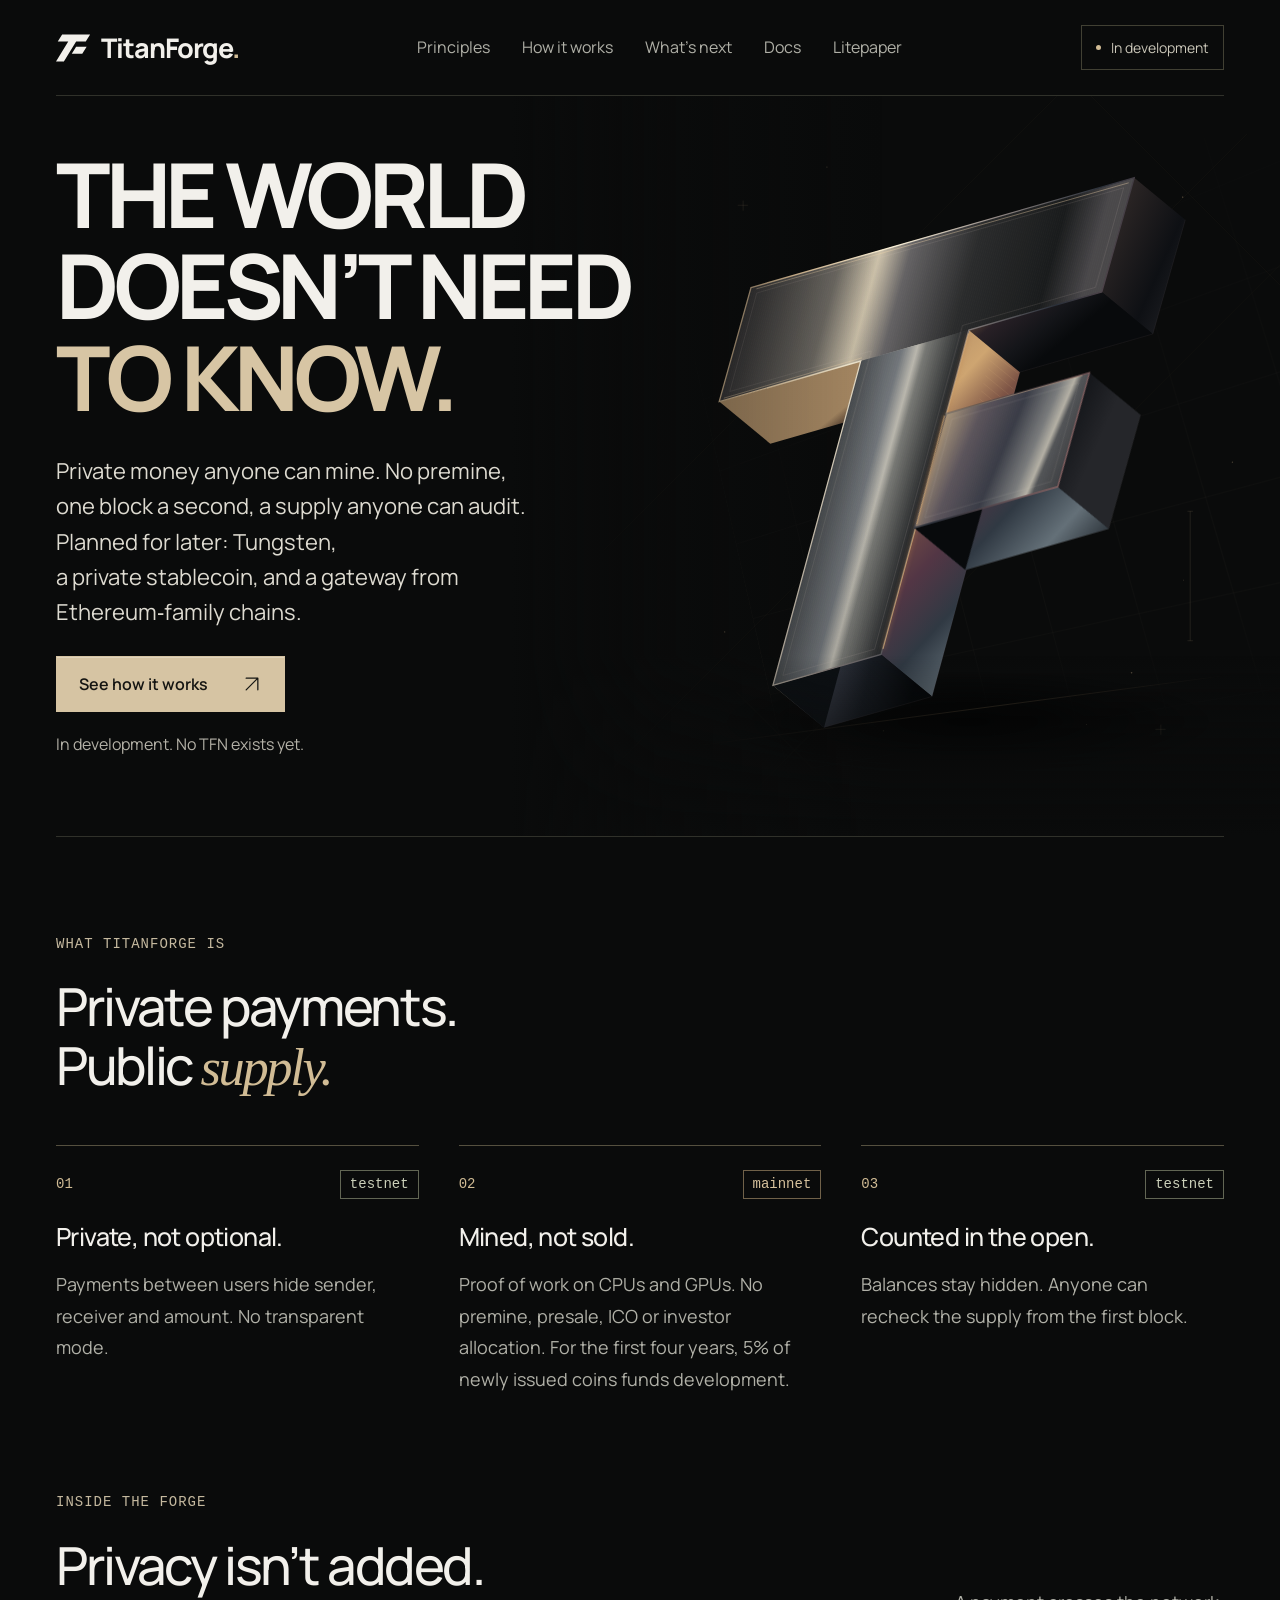
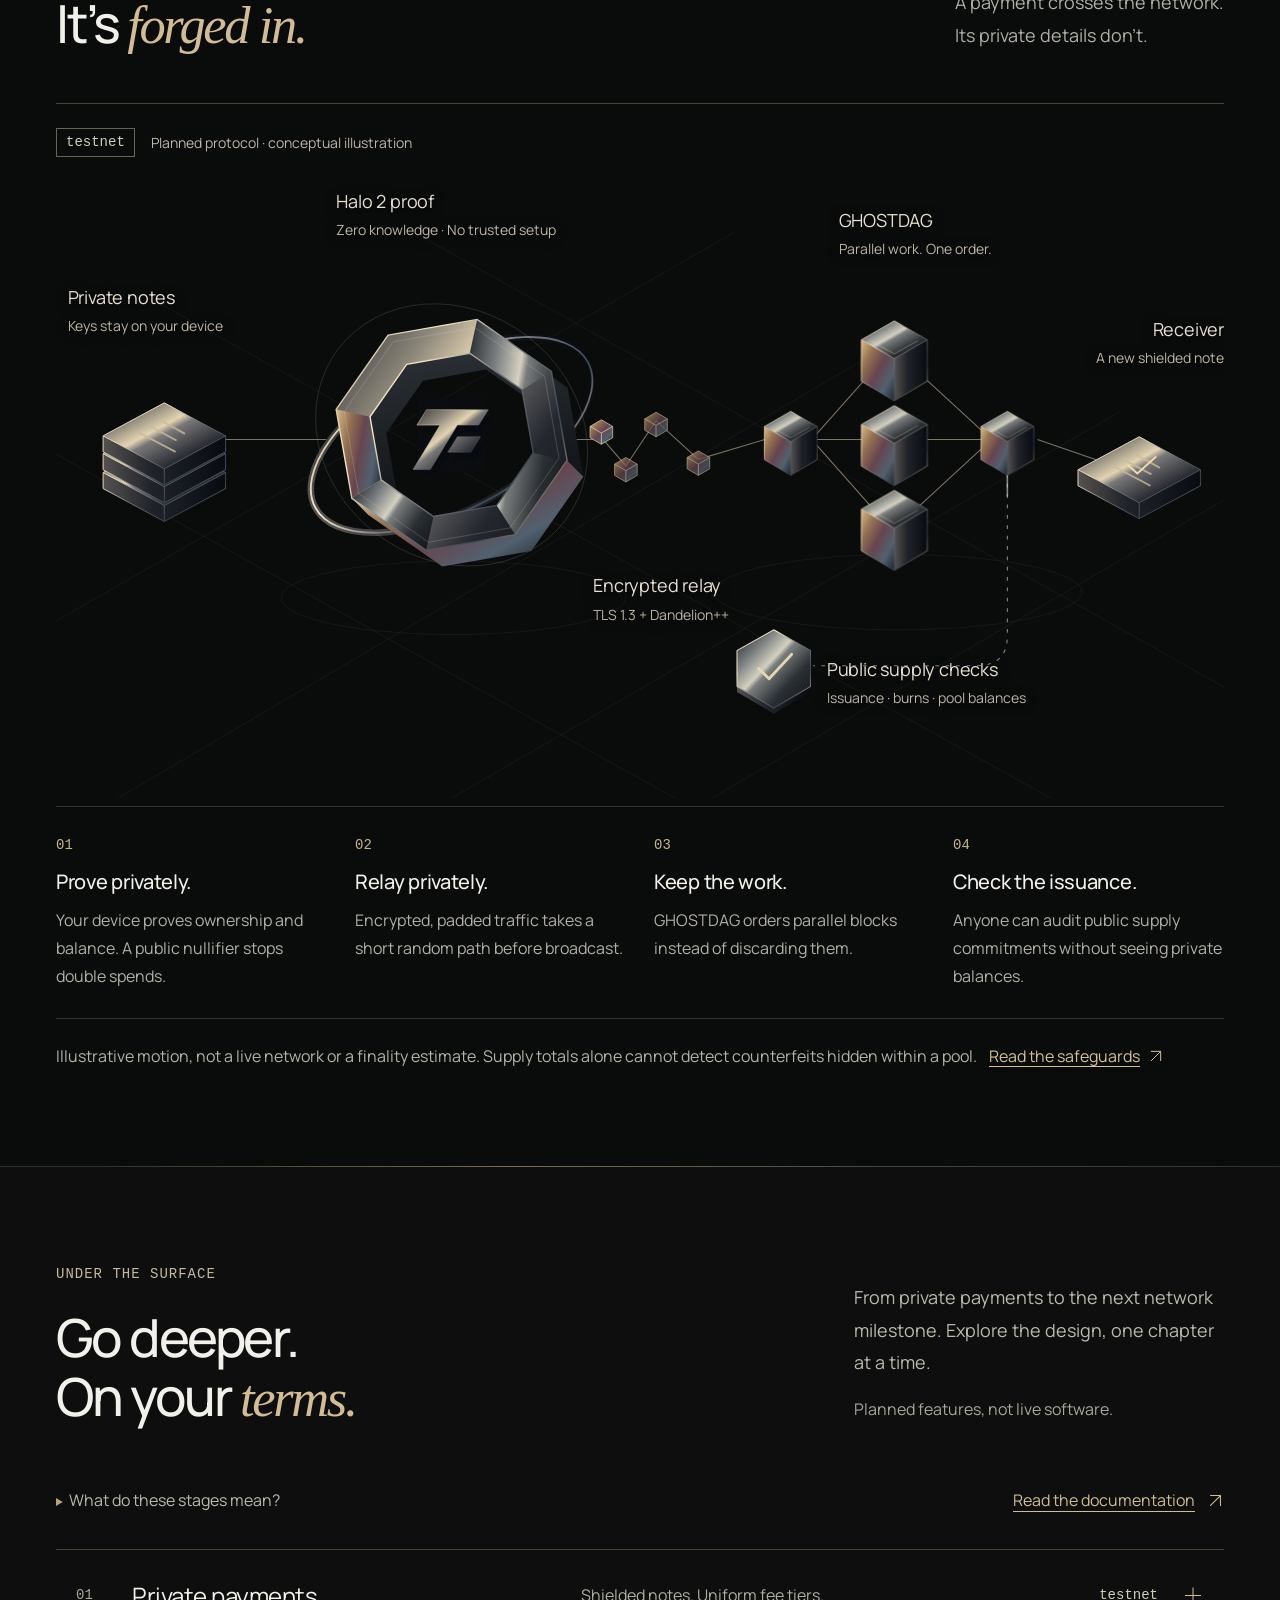
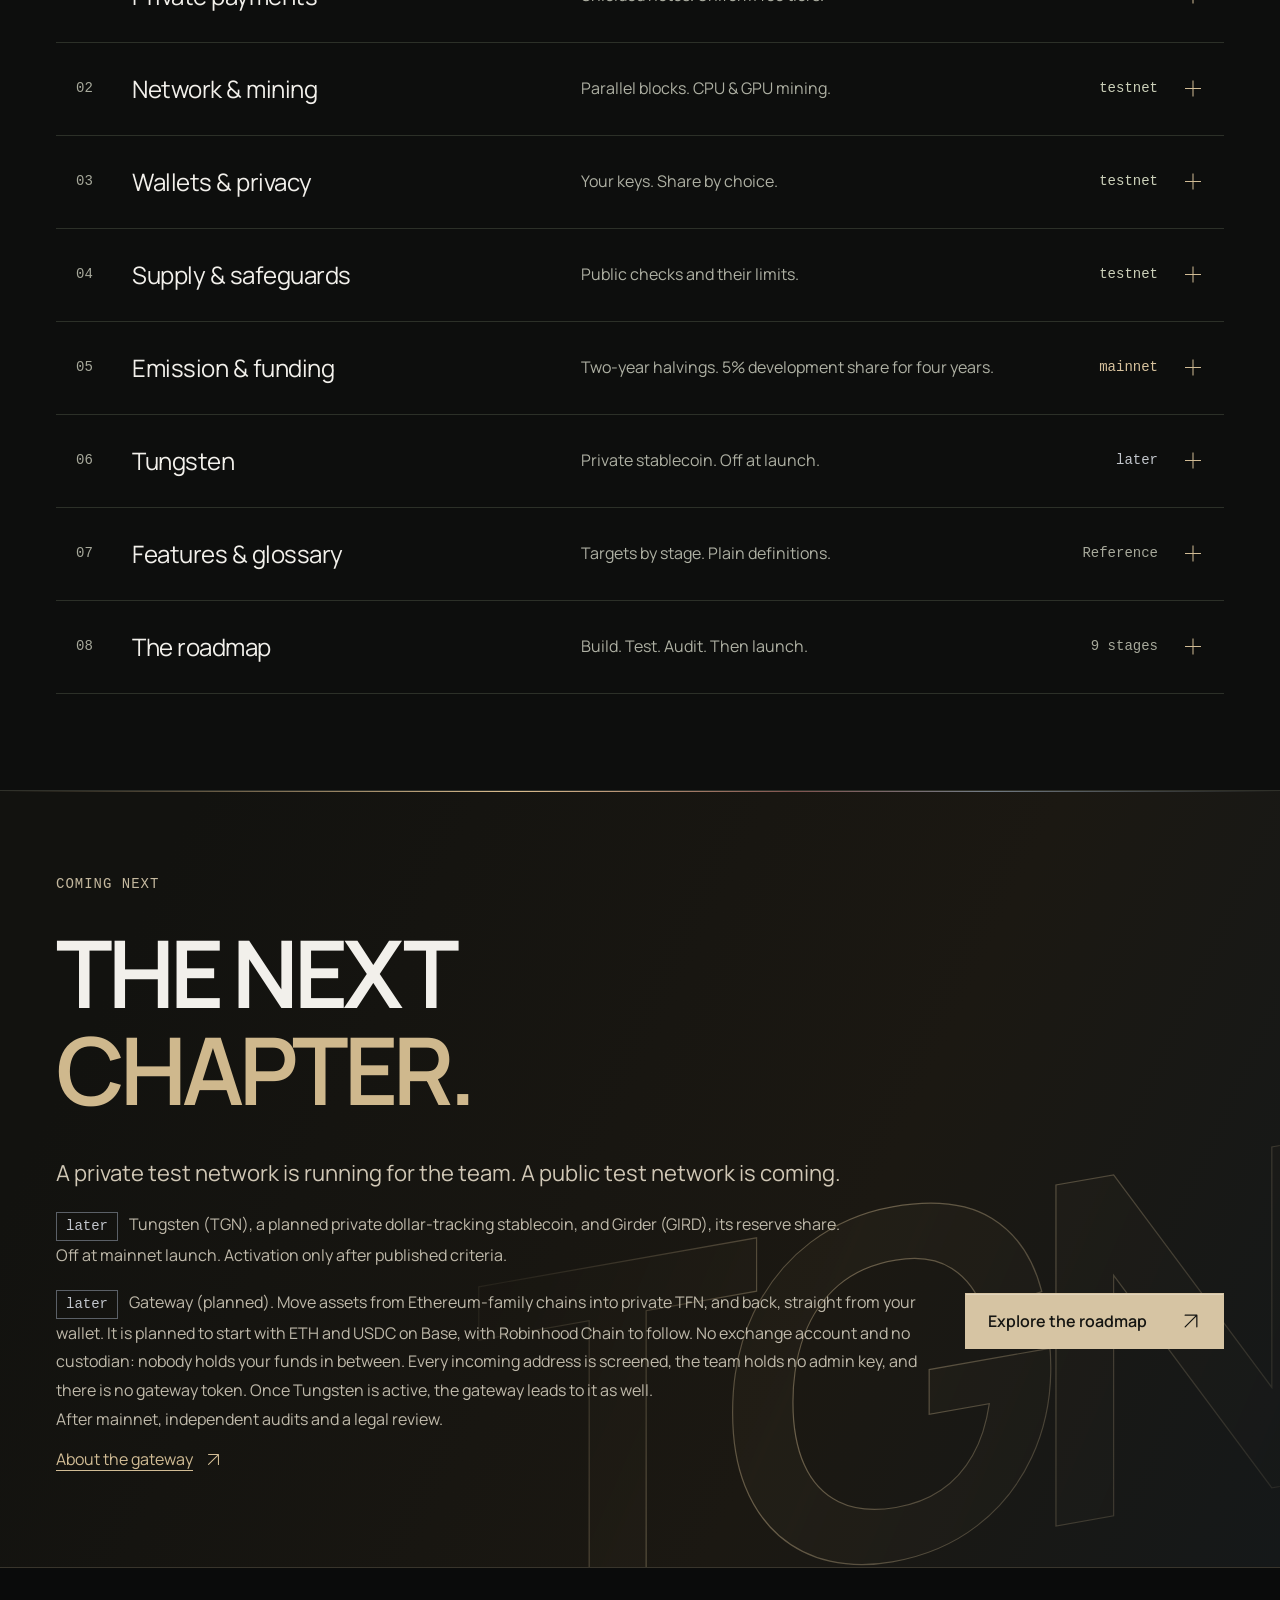
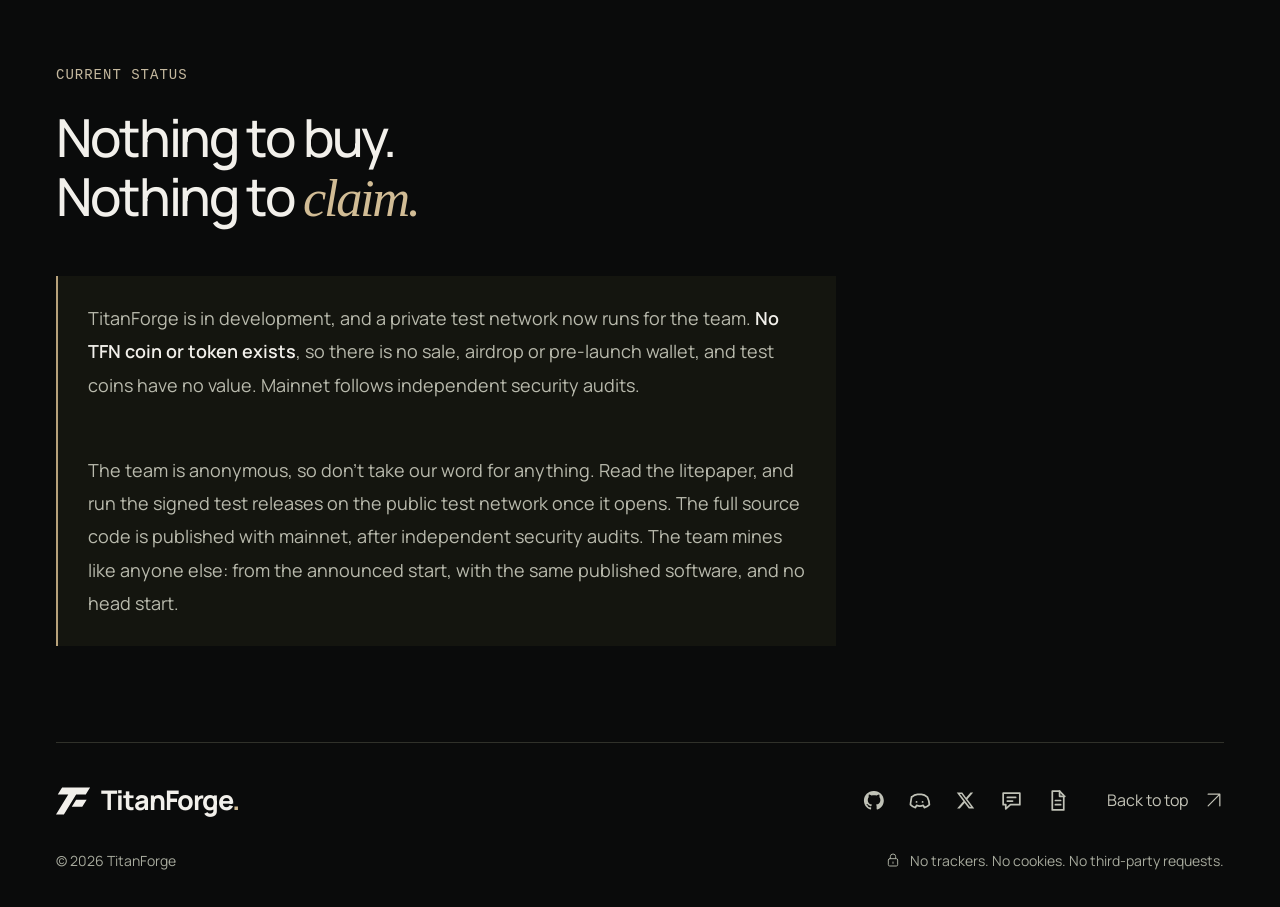
==== commit 04e1d1d4: "Private testnet on its launch genesis; the planned gateway; litepaper v1.1" ====
--- a/index.html
+++ b/index.html
@@ -42,7 +42,7 @@
         <div class="hero-content wrap">
           <h1 id="hero-title"><span>THE WORLD</span><span>DOESN’T NEED</span><span class="hero-title-accent">TO KNOW.</span></h1>
           <div class="hero-art" aria-hidden="true"><div class="forge-grid"></div><svg class="titan-core" viewBox="0 0 1000 1100" width="1000" height="1100" fill="none" focusable="false"><use href="./titan-core.svg#titan-structure"/><g class="hero-f-piece"><use href="./titan-core.svg#titan-f"/><g transform="translate(30 28) rotate(-16 500 490) translate(-68 0)"><path class="hero-seat-light" d="m552 447-91 148" pathLength="100"/></g></g></svg><div class="forge-sweep"></div></div>
-          <div class="hero-copy"><p class="hero-description">Private money anyone can mine. No&nbsp;premine, one&nbsp;block&nbsp;a&nbsp;second<span class="more-sm">, a&nbsp;supply&nbsp;anyone can&nbsp;audit. Planned for later: Tungsten, a&nbsp;private&nbsp;stablecoin, and a&nbsp;gateway from Ethereum&#8209;family&nbsp;chains</span>.</p><a class="button button-primary" href="#how-it-works">See how it works <svg class="icon" aria-hidden="true"><use href="#icon-arrow"/></svg></a><p class="hero-note">In development. No TFN exists yet.</p></div>
+          <div class="hero-copy"><p class="hero-description">Private money anyone can mine. No&nbsp;premine, one&nbsp;block&nbsp;a&nbsp;second, a&nbsp;supply&nbsp;anyone can&nbsp;audit. Planned for later: Tungsten, a&nbsp;private&nbsp;stablecoin, and a&nbsp;gateway from Ethereum&#8209;family&nbsp;chains.</p><a class="button button-primary" href="#how-it-works">See how it works <svg class="icon" aria-hidden="true"><use href="#icon-arrow"/></svg></a><p class="hero-note">In development. No TFN exists yet.</p></div>
         </div>
       </section>
 
@@ -191,7 +191,7 @@
         </div>
       </section>
 
-      <section id="horizon" class="horizon" aria-labelledby="horizon-title"><div class="horizon-watermark" aria-hidden="true">TGN</div><div class="wrap horizon-content"><p class="eyebrow">COMING NEXT</p><h2 id="horizon-title">THE NEXT<br><span>CHAPTER.</span></h2><div class="horizon-bottom"><div><p>A private test network is running for the team. A public test network is coming.</p><p class="horizon-later"><span class="status-tag status-tag--later">later</span> Tungsten (TGN), a planned private dollar-tracking stablecoin, and Girder (GIRD), its reserve share.<br>Off at mainnet launch. Activation only after published criteria.</p><p class="horizon-later"><span class="status-tag status-tag--later">later</span> Gateway (planned). Move assets from Ethereum-family chains into private TFN, and back, straight from your wallet. It is planned to start with ETH and USDC on Base, with Robinhood Chain to follow.<span class="more-sm"> No exchange account and no custodian: nobody holds your funds in between. Every incoming address is screened, the team holds no admin key, and there is no gateway token. Once Tungsten is active, the gateway leads to it as well.</span><br>After mainnet, independent audits and a legal review.</p><a class="details-docs" href="./docs/gateway.html">About the gateway <svg class="icon" aria-hidden="true"><use href="#icon-arrow"/></svg></a></div><a class="button button-primary" href="#roadmap">Explore the roadmap <svg class="icon" aria-hidden="true"><use href="#icon-arrow"/></svg></a></div></div></section>
+      <section id="horizon" class="horizon" aria-labelledby="horizon-title"><div class="horizon-watermark" aria-hidden="true">TGN</div><div class="wrap horizon-content"><p class="eyebrow">COMING NEXT</p><h2 id="horizon-title">THE NEXT<br><span>CHAPTER.</span></h2><div class="horizon-bottom"><div><p>A private test network is running for the team. A public test network is coming.</p><p class="horizon-later"><span class="status-tag status-tag--later">later</span> Tungsten (TGN), a planned private dollar-tracking stablecoin, and Girder (GIRD), its reserve share.<br>Off at mainnet launch. Activation only after published criteria.</p><p class="horizon-later"><span class="status-tag status-tag--later">later</span> Gateway (planned). Move assets from Ethereum-family chains into private TFN, and back, straight from your wallet. It is planned to start with ETH and USDC on Base, with Robinhood Chain to follow. No exchange account and no custodian: nobody holds your funds in between. Every incoming address is screened, the team holds no admin key, and there is no gateway token. Once Tungsten is active, the gateway leads to it as well.<br>After mainnet, independent audits and a legal review.</p><a class="details-docs" href="./docs/gateway.html">About the gateway <svg class="icon" aria-hidden="true"><use href="#icon-arrow"/></svg></a></div><a class="button button-primary" href="#roadmap">Explore the roadmap <svg class="icon" aria-hidden="true"><use href="#icon-arrow"/></svg></a></div></div></section>
 
       <section id="status" class="section wrap honesty-section" aria-labelledby="honesty-title">
         <div class="section-heading"><p class="eyebrow">CURRENT STATUS</p><h2 id="honesty-title">Nothing to buy.<br>Nothing to <span class="serif">claim.</span></h2></div>
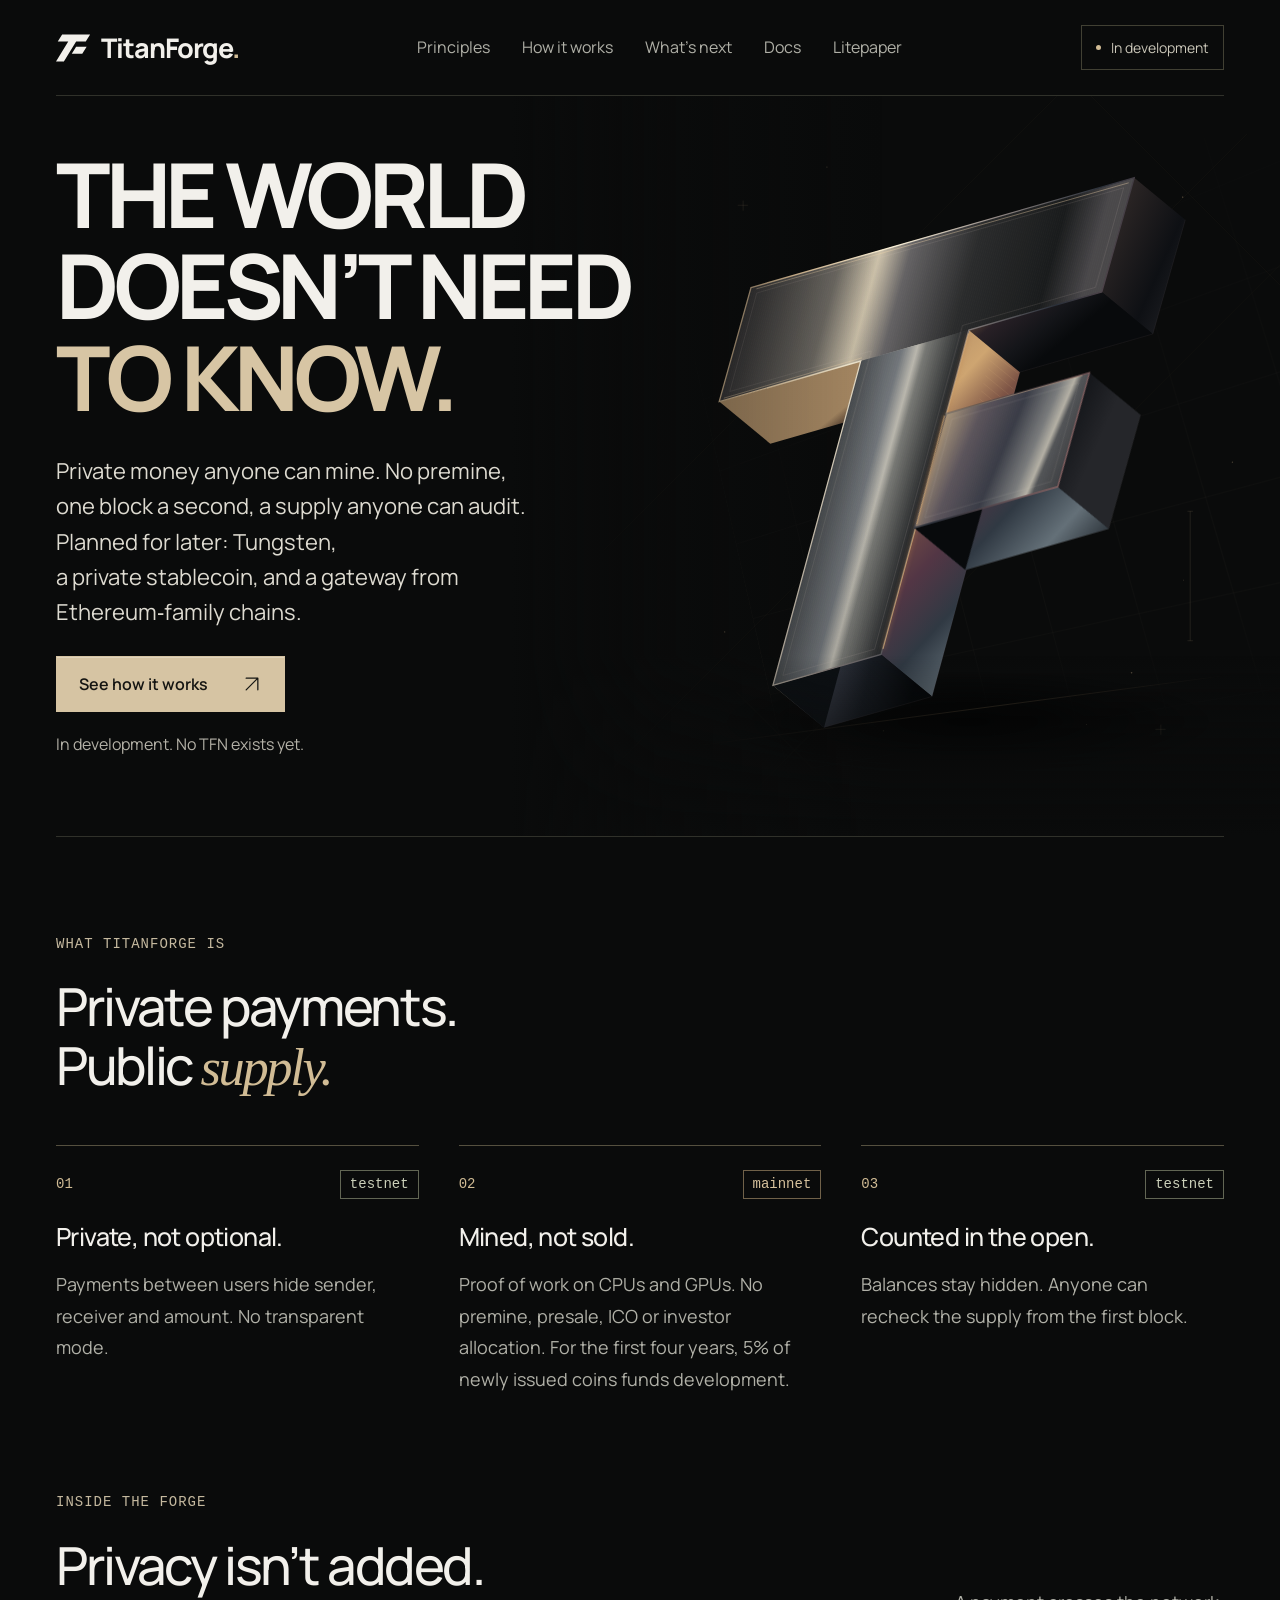
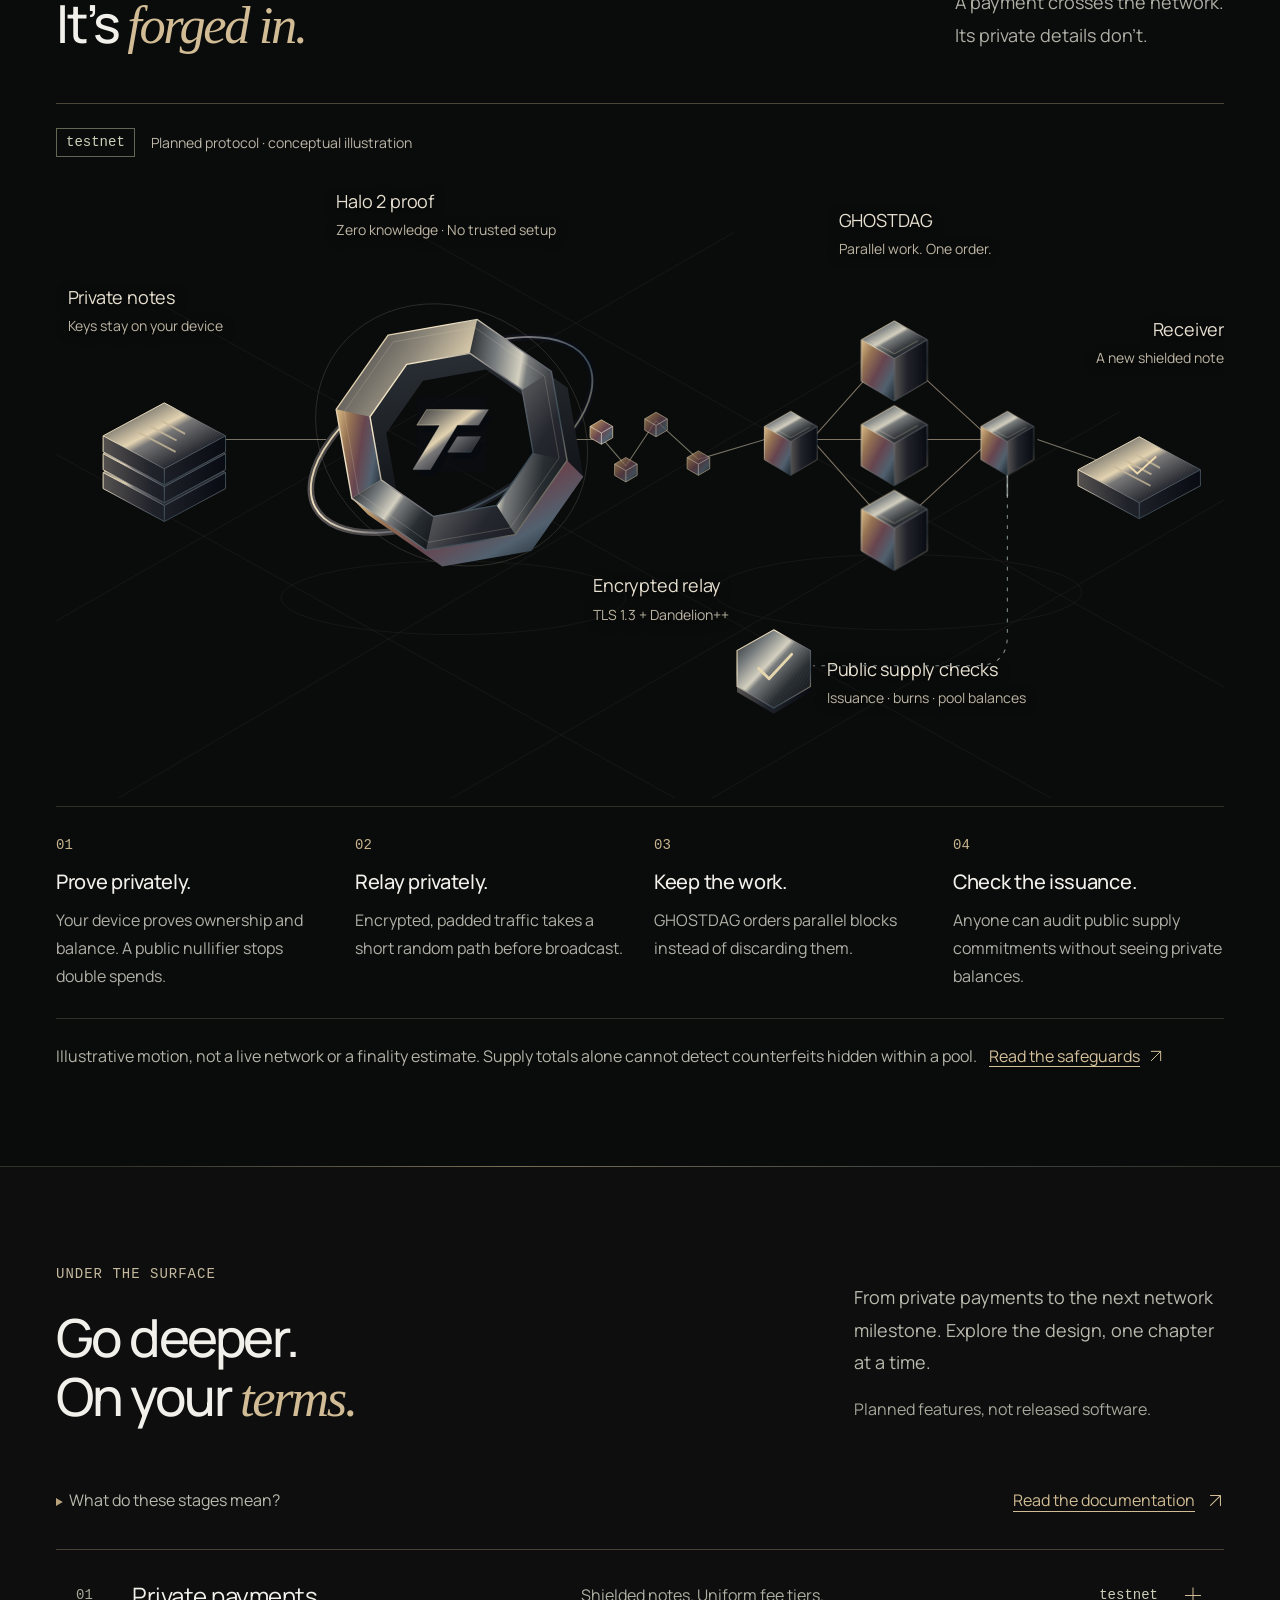
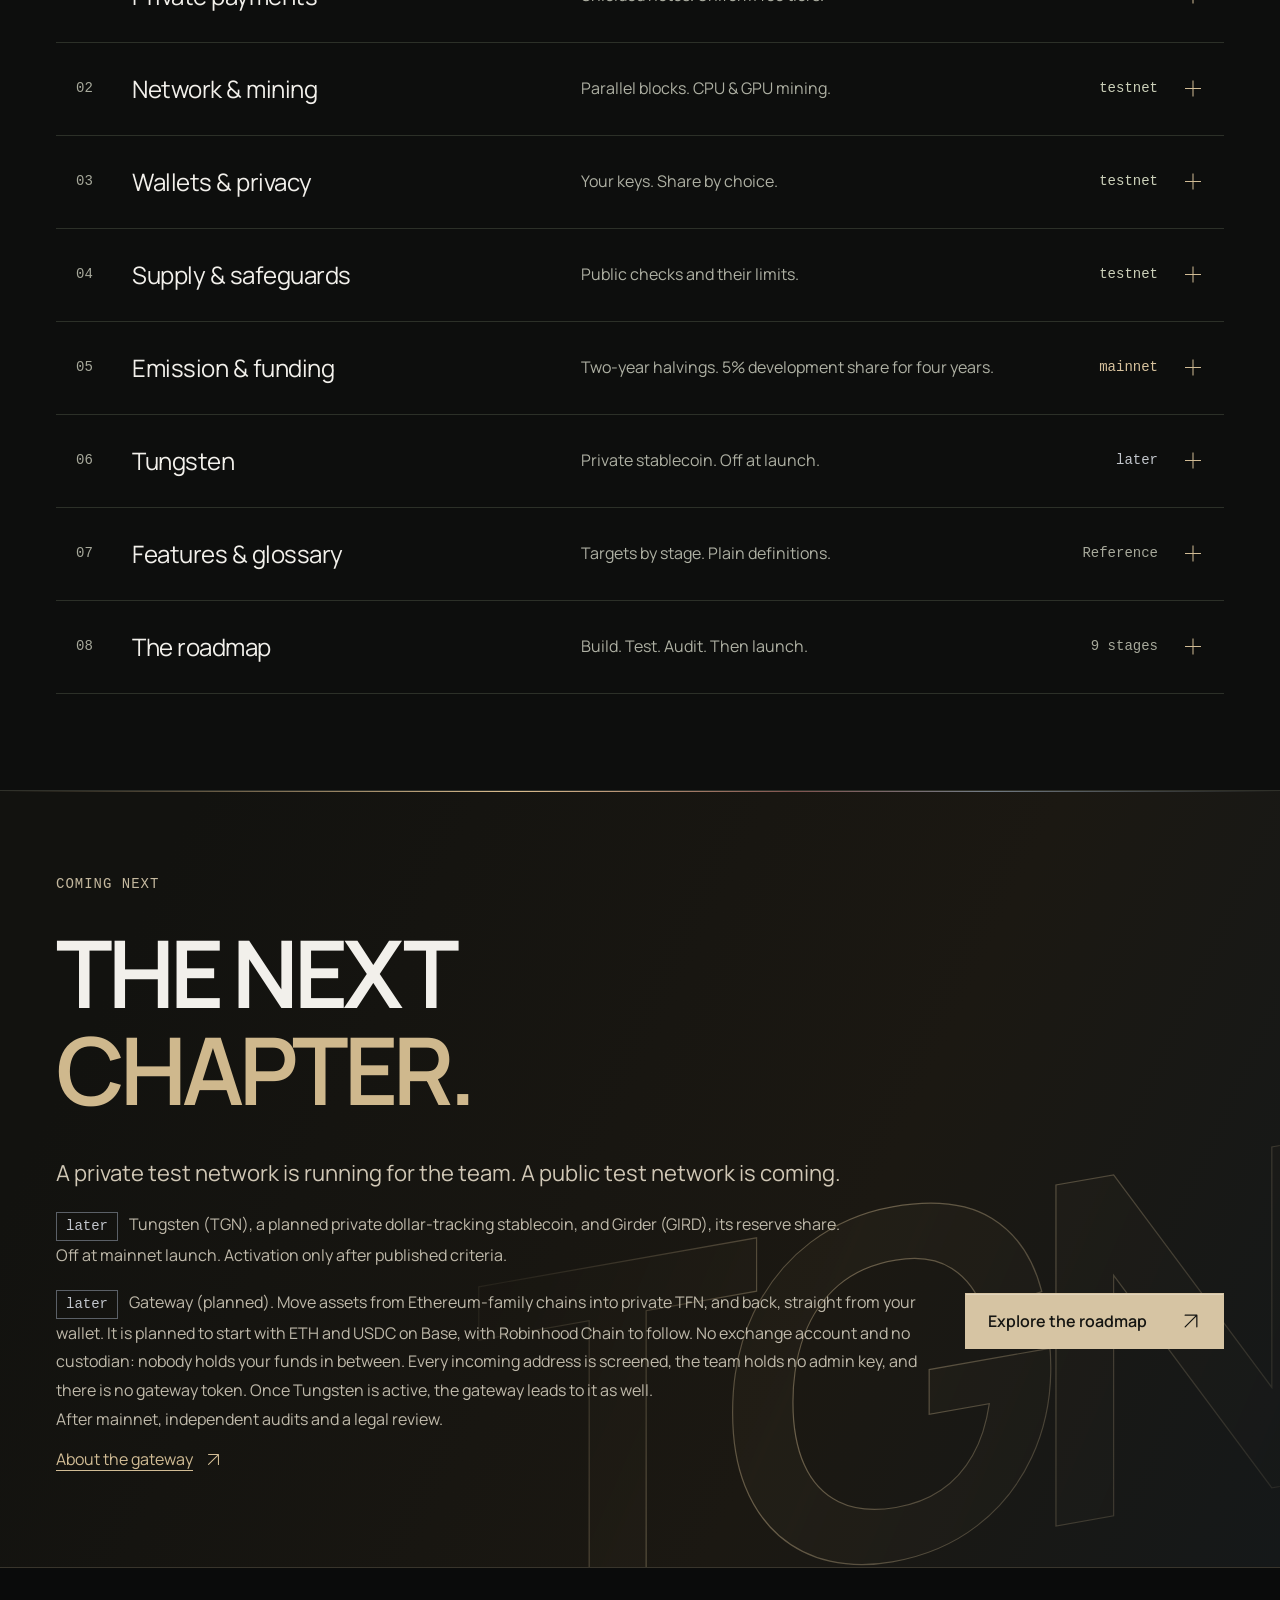
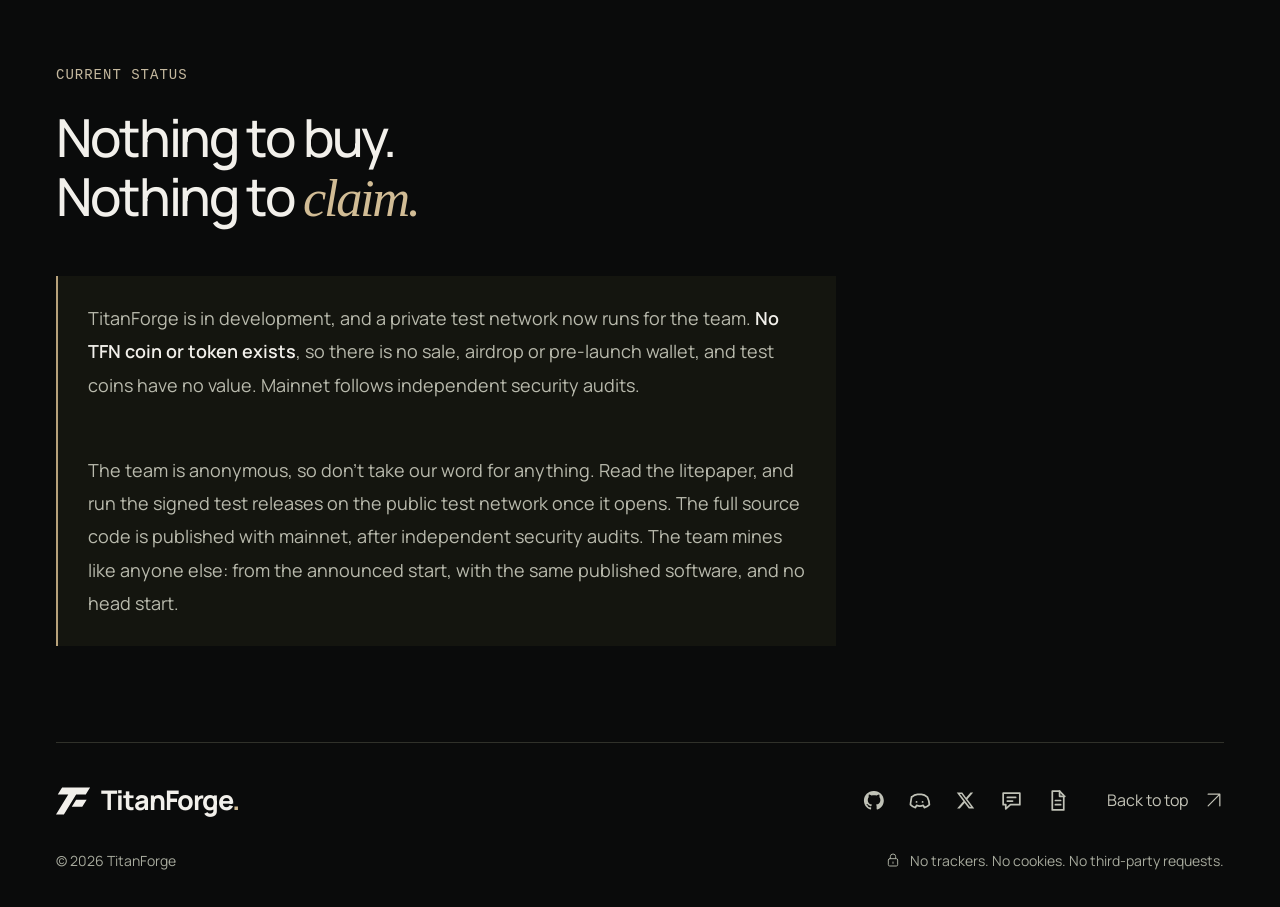
==== commit 3c310462: "Correct the status of Tungsten, the wallets and sync; preview cards for the docs pages" ====
--- a/index.html
+++ b/index.html
@@ -42,7 +42,7 @@
         <div class="hero-content wrap">
           <h1 id="hero-title"><span>THE WORLD</span><span>DOESN’T NEED</span><span class="hero-title-accent">TO KNOW.</span></h1>
           <div class="hero-art" aria-hidden="true"><div class="forge-grid"></div><svg class="titan-core" viewBox="0 0 1000 1100" width="1000" height="1100" fill="none" focusable="false"><use href="./titan-core.svg#titan-structure"/><g class="hero-f-piece"><use href="./titan-core.svg#titan-f"/><g transform="translate(30 28) rotate(-16 500 490) translate(-68 0)"><path class="hero-seat-light" d="m552 447-91 148" pathLength="100"/></g></g></svg><div class="forge-sweep"></div></div>
-          <div class="hero-copy"><p class="hero-description">Private money anyone can mine. No&nbsp;premine, one&nbsp;block&nbsp;a&nbsp;second, a&nbsp;supply&nbsp;anyone can&nbsp;audit. Planned for later: Tungsten, a&nbsp;private&nbsp;stablecoin, and a&nbsp;gateway from Ethereum&#8209;family&nbsp;chains.</p><a class="button button-primary" href="#how-it-works">See how it works <svg class="icon" aria-hidden="true"><use href="#icon-arrow"/></svg></a><p class="hero-note">In development. No TFN exists yet.</p></div>
+          <div class="hero-copy"><p class="hero-description">Private money anyone can mine. No&nbsp;premine, one&nbsp;block&nbsp;a&nbsp;second<span class="more-sm">, a&nbsp;supply&nbsp;anyone can&nbsp;audit. Planned for later: Tungsten, a&nbsp;private&nbsp;stablecoin, and a&nbsp;gateway from Ethereum&#8209;family&nbsp;chains</span>.</p><a class="button button-primary" href="#how-it-works">See how it works <svg class="icon" aria-hidden="true"><use href="#icon-arrow"/></svg></a><p class="hero-note">In development. No TFN exists yet.</p></div>
         </div>
       </section>
 
@@ -117,7 +117,7 @@
 
       <section id="details" class="section details-section" aria-labelledby="details-title">
         <div class="wrap details-layout">
-          <div class="details-intro"><div class="section-heading"><p class="eyebrow">UNDER THE SURFACE</p><h2 id="details-title">Go deeper.<br>On your <span class="serif">terms.</span></h2></div><div class="details-lead"><p>From private payments to the next network milestone. Explore the design, one chapter at a time.</p><p class="details-availability">Planned features, not live software.</p></div></div>
+          <div class="details-intro"><div class="section-heading"><p class="eyebrow">UNDER THE SURFACE</p><h2 id="details-title">Go deeper.<br>On your <span class="serif">terms.</span></h2></div><div class="details-lead"><p>From private payments to the next network milestone. Explore the design, one chapter at a time.</p><p class="details-availability">Planned features, not released software.</p></div></div>
           <div class="details-toolbar"><details class="stage-guide"><summary>What do these stages mean?</summary><dl class="availability-key"><div><dt><span class="status-tag">testnet</span></dt><dd>Public testnet, and mainnet from day one.</dd></div><div><dt><span class="status-tag status-tag--mainnet">mainnet</span></dt><dd>From the mainnet launch.</dd></div><div><dt><span class="status-tag status-tag--later">later</span></dt><dd>After mainnet.</dd></div></dl><p class="draft-note">Block size, fees and stablecoin limits are working values, not final parameters.</p></details><a class="details-docs" href="./docs/index.html">Read the documentation <svg class="icon" aria-hidden="true"><use href="#icon-arrow"/></svg></a></div>
           <div class="detail-list">
             <details class="detail-panel" name="protocol"><summary><span class="chapter-number" aria-hidden="true">01</span><span class="chapter-copy"><span class="chapter-title">Private payments</span><span class="chapter-preview">Shielded notes. Uniform fee tiers.</span></span><span class="status-tag chapter-stage">testnet</span><span class="disclosure-mark" aria-hidden="true"></span></summary><div id="privacy" class="detail-body">
@@ -137,9 +137,9 @@
             </div></details>
 
             <details class="detail-panel" name="protocol"><summary><span class="chapter-number" aria-hidden="true">03</span><span class="chapter-copy"><span class="chapter-title">Wallets &amp; privacy</span><span class="chapter-preview">Your keys. Share by choice.</span></span><span class="status-tag chapter-stage">testnet</span><span class="disclosure-mark" aria-hidden="true"></span></summary><div id="wallets" class="detail-body">
-              <p>Command-line, desktop and web wallets are planned for the public testnet, with a daemon for exchanges. A mobile wallet with private light sync follows later. <strong>Keys never leave your device.</strong> No wallet is available to download yet.</p>
+              <p>A command-line wallet is built; desktop and web wallets are planned for the public testnet, with a daemon for exchanges. A mobile wallet follows later; private light sync for phones is being researched. <strong>Keys never leave your device.</strong> No wallet is available to download yet.</p>
               <h3>One phrase. Unlinkable addresses.</h3><p>A wallet restores from <strong>24 words</strong> and gives out unlimited unlinkable addresses beginning <code>tf1</code> on mainnet and <code>tftest1</code> on the test network, found by one key and valid for every asset.</p><p>An incoming viewing key reveals received payments. A full viewing key also reveals spends and outgoing payments. Neither can spend. A payment proof reveals one payment without sharing a viewing key.</p>
-              <h3>Private sync without sharing keys.</h3><p>New nodes sync a compact proof of history and the current shielded state, checking both against the proof-of-work chain. Full nodes retain full blocks for <strong>30 to 42 hours</strong>, spent-note records forever, and a compact archive that wallets scan themselves. Wallets never send keys or addresses to a node.</p><p>A wallet offline for a week can catch up from any node.</p>
+              <h3>Private sync without sharing keys.</h3><p>When built, new nodes sync a compact proof of history and the current shielded state, checking both against the proof-of-work chain. Full nodes retain full blocks for <strong>30 to 42 hours</strong>, spent-note records forever, and a compact archive that wallets scan themselves. Wallets never send keys or addresses to a node.</p><p>A wallet offline for a week can catch up from any node.</p>
               <h3>Encrypted transport. Dandelion++ relay.</h3><p>Not built yet: test builds today connect in plain text, so treat them as not private. When built, node traffic uses padded <strong>TLS 1.3</strong> transport. Dandelion++ sends a new transaction along a short random path before broadcast. A transaction cannot be tied to an IP address by ordinary peers.</p><p>Your internet provider can still see that you run a node and may tell when you send. Use Tor or a VPN if that matters. Encrypted mempools and a mixnet are later upgrades, not current guarantees.</p>
             </div></details>
 
@@ -157,7 +157,7 @@
             </div></details>
 
             <details class="detail-panel" name="protocol"><summary><span class="chapter-number" aria-hidden="true">06</span><span class="chapter-copy"><span class="chapter-title">Tungsten</span><span class="chapter-preview">Private stablecoin. Off at launch.</span></span><span class="status-tag status-tag--later chapter-stage">later</span><span class="disclosure-mark" aria-hidden="true"></span></summary><div id="stablecoin" class="detail-body">
-              <p><strong>A payment feature, not a yield product.</strong> Following the Djed design, Tungsten (TGN) tracks the dollar and Girder (GIRD) is its reserve share, both backed by TFN held by the protocol itself, not a company, bank or key. Built, audited and tested before mainnet, Tungsten is <strong>off at launch</strong>.</p>
+              <p><strong>A payment feature, not a yield product.</strong> Following the Djed design, the planned Tungsten (TGN) tracks the dollar and Girder (GIRD) is its reserve share, both backed by TFN held by the protocol itself, not a company, bank or key. To be built, audited and tested before mainnet, Tungsten is <strong>off at launch</strong>.</p>
               <h3>Over-collateralised, not guaranteed.</h3><p>Working limits allow new Tungsten only while the reserve is worth at least <strong>500%</strong> of the Tungsten in circulation. Girder owns the surplus and absorbs TFN’s price swings; it can be bought only up to <strong>1,000%</strong> and redeemed only down to 500%.</p><p>Tungsten is redeemable whenever a valid price exists, pro rata while the reserve is below 100%. A reserve at 500% stays fully backed through an 80% fall in TFN, but <strong>500% is a minting limit, not a floor</strong>. A 2% conversion fee stays in the reserve. There is no yield token.</p>
               <h3>Private participants. Public conversion amounts.</h3><p>A shielded request hands over its input and specifies fresh result and refund addresses. Minutes later the protocol settles it using a price set after the request, creating a new shielded note. Conversions in the same block share the same prices, each the least favourable to the converter of three prices: the epoch price, a 24-hour median and the unclamped oracle median.</p><p>Conversion amounts and the one-time addresses they use are public, and amounts paid in must use standard values (<strong>1, 2 or 5 times a power of ten</strong>), so conversions are less private than payments. Who converts stays hidden as long as those addresses are not reused. Reserve, supplies and pending requests are committed in every block. Each coin has its own shielded pool.</p>
               <h3>The oracle and its limits.</h3><p>Nine independent, publicly identified operators each sign a TFN/USD price from at least three exchanges every two minutes. The chain takes the lower median of at least five fresh prices, moving at most 2% per period.</p><p>If prices look wrong, only rate-limited redemption remains open; without five operators, conversions pause. Operators cannot create coins, move funds or change rules, but <strong>five acting together could set a false price</strong>. The 2% limit, redemption-only mode, hourly caps and supply cap limit the damage.</p>
@@ -166,13 +166,13 @@
             </div></details>
 
             <details class="detail-panel" name="protocol"><summary><span class="chapter-number" aria-hidden="true">07</span><span class="chapter-copy"><span class="chapter-title">Features &amp; glossary</span><span class="chapter-preview">Targets by stage. Plain definitions.</span></span><span class="chapter-meta">Reference</span><span class="disclosure-mark" aria-hidden="true"></span></summary><div id="features" class="detail-body feature-catalog">
-              <p>Development targets, not live features.</p>
+              <p>Development targets, not released features.</p>
               <h3>Public testnet + mainnet day one <span class="status-tag">testnet</span></h3>
               <dl><div><dt>Shielded payments and memos</dt><dd>Sender, receiver and amount hidden; no trusted setup.</dd></div><div><dt>Whole-pool anonymity</dt><dd>Anonymity within the current pool generation.</dd></div><div><dt>Three transaction sizes</dt><dd>2, 4 or 8 actions; size shows only which of the three.</dd></div><div><dt>Uniform fee tiers</dt><dd>The same public per-action fee as neighbouring transactions; no tips.</dd></div><div><dt>Viewing keys and payment proofs</dt><dd>Share history or one payment by choice.</dd></div><div><dt>Unlimited addresses</dt><dd>An unlinkable address per payer, valid for any asset.</dd></div><div><dt>No master key</dt><dd>No key can freeze funds or reveal users.</dd></div><div><dt>Supply auditor and explorer</dt><dd>Recheck issuance block by block.</dd></div><div><dt>Turnstiles and pool rotation</dt><dd>No pool pays out more than entered.</dd></div><div><dt>One-second blockDAG</dt><dd>Parallel blocks are kept, not discarded.</dd></div><div><dt>XelisHash-TF mining</dt><dd>CPU and GPU proof of work.</dd></div><div><dt>Free miners and specification</dt><dd>No fees, documented; source code with mainnet.</dd></div><div><dt>Pool software and kit</dt><dd>Any pool can add TFN, with shielded payouts.</dd></div><div><dt>Encryption and Dandelion++</dt><dd>Ordinary peers cannot tie a payment to your IP address.</dd></div><div><dt>Pruning and private sync</dt><dd>Nodes keep recent blocks; wallets never send keys or addresses.</dd></div><div><dt>CLI, desktop and web wallets</dt><dd>Keys stay on-device; a daemon serves exchanges.</dd></div><div><dt>Signed releases</dt><dd>Signed downloads with published checksums.</dd></div><div><dt>Quantum-recoverable notes</dt><dd>Notes standard wallets create or accept are designed to stay recoverable.</dd></div></dl>
               <h3>From the mainnet launch <span class="status-tag status-tag--mainnet">mainnet</span></h3>
               <dl><div><dt>No premine</dt><dd>No presale or investor allocation.</dd></div><div><dt>Emission and tail</dt><dd>1 TFN/s, halving every two years, then 0.03 TFN/s.</dd></div><div><dt>Development funding</dt><dd>5% of new coins for four years, then none; a public viewing key.</dd></div><div><dt>Early checkpoints</dt><dd>Protection for new nodes for six months.</dd></div><div><dt>Full source code</dt><dd>Published with the mainnet launch, for anyone to read and build.</dd></div></dl>
               <h3>After mainnet <span class="status-tag status-tag--later">later</span></h3>
-              <dl><div><dt>Tungsten (TGN)</dt><dd>A private stablecoin targeting the dollar; over-collateralised and capped.</dd></div><div><dt>Girder (GIRD)</dt><dd>The reserve share; owns reserve surplus and absorbs TFN price swings.</dd></div><div><dt>Price oracle</dt><dd>Nine operators; they cannot mint coins or move funds.</dd></div><div><dt>Gateway (planned)</dt><dd>Assets from Ethereum-family chains into private TFN and back, from the wallet, planned to start with ETH and USDC on Base; no custodian, no admin key, no token.</dd></div><div><dt>Mobile wallet</dt><dd>A phone wallet with private light sync.</dd></div><div><dt>Encrypted mempool and mixnet</dt><dd>Stronger timing and network privacy.</dd></div><div><dt>Exclusion proofs</dt><dd>More proofs about funds, requiring a new circuit.</dd></div><div><dt>Shared multi-asset pool</dt><dd>One pool for all assets, hiding asset type.</dd></div><div><dt>Fully quantum-safe pool</dt><dd>A future pool intended to withstand quantum computers; not a claim about TitanForge today.</dd></div><div><dt>Programmable privacy</dt><dd>A research track, not a commitment.</dd></div></dl>
+              <dl><div><dt>Tungsten (TGN)</dt><dd>A planned private stablecoin targeting the dollar; over-collateralised and capped.</dd></div><div><dt>Girder (GIRD)</dt><dd>The reserve share; owns reserve surplus and absorbs TFN price swings.</dd></div><div><dt>Price oracle</dt><dd>Nine operators; they cannot mint coins or move funds.</dd></div><div><dt>Gateway (planned)</dt><dd>Assets from Ethereum-family chains into private TFN and back, from the wallet, planned to start with ETH and USDC on Base; no custodian, no admin key, no token.</dd></div><div><dt>Mobile wallet</dt><dd>A phone wallet; private light sync is a research goal.</dd></div><div><dt>Encrypted mempool and mixnet</dt><dd>Stronger timing and network privacy.</dd></div><div><dt>Exclusion proofs</dt><dd>More proofs about funds, requiring a new circuit.</dd></div><div><dt>Shared multi-asset pool</dt><dd>One pool for all assets, hiding asset type.</dd></div><div><dt>Fully quantum-safe pool</dt><dd>A future pool intended to withstand quantum computers; not a claim about TitanForge today.</dd></div><div><dt>Programmable privacy</dt><dd>A research track, not a commitment.</dd></div></dl>
               <details class="inline-disclosure"><summary>Protocol glossary</summary><dl id="glossary" class="inline-body glossary"><div><dt>BlockDAG</dt><dd>A ledger where blocks can have several parents, keeping simultaneous blocks.</dd></div><div><dt>Dandelion++</dt><dd>Relaying a transaction along a short random path before broadcast.</dd></div><div><dt>GHOSTDAG</dt><dd>The rule that orders the blockDAG into one agreed history.</dd></div><div><dt>Note</dt><dd>An encrypted record of value its owner can read and spend.</dd></div><div><dt>Nullifier</dt><dd>A revealed spend tag that stops double spends without identifying the note.</dd></div><div><dt>Quantum-recoverable</dt><dd>Designed to permit later ownership proofs and recovery by quantum-safe means; not quantum-safe.</dd></div><div><dt>Reserve ratio</dt><dd>The reserve’s value divided by Tungsten in circulation.</dd></div><div><dt>Rivet</dt><dd>The smallest unit: 1 TFN is 100,000,000 rivets.</dd></div><div><dt>Turnstile</dt><dd>A rule allowing value to leave a pool only up to what entered it.</dd></div><div><dt>Viewing key</dt><dd>A key revealing wallet payments without spending power.</dd></div><div><dt>Zero-knowledge proof</dt><dd>A proof that a statement is true without revealing the private information behind it.</dd></div></dl></details>
             </div></details>
 
@@ -180,7 +180,7 @@
               <li><div class="roadmap-step"><span>Specification</span><span class="stage-state">In review</span></div><p>Written; review continues.</p></li>
               <li><div class="roadmap-step"><span>Core node &amp; development network</span><span class="stage-state">Built</span></div><p>Tested across several machines.</p></li>
               <li><div class="roadmap-step"><span>Private transactions &amp; supply auditor</span><span class="stage-state">Built</span></div><p>Private payments work end to end; the auditor’s run on a live chain is still to come.</p></li>
-              <li><div class="roadmap-step"><span>CPU &amp; GPU miners</span><span class="stage-state">In progress</span></div><p>Reference CPU miner built; a GPU miner is to follow. Benchmarks, sync and network privacy.</p></li>
+              <li><div class="roadmap-step"><span>CPU &amp; GPU miners</span><span class="stage-state">In progress</span></div><p>Reference CPU miner built; a GPU miner is to follow. Benchmarks, sync and network privacy are still to come.</p></li>
               <li class="current"><div class="roadmap-step"><span>Wallets &amp; pool software</span><span class="stage-state">In progress</span></div><p>Command-line wallet built and tested end to end, and in use on the team’s private test network. Desktop and web wallets and pool software are still to come.</p></li>
               <li><div class="roadmap-step"><span>Public testnet</span><span class="stage-state">Milestone</span></div><p>Signed downloads with published checksums; the source code follows with mainnet. Tungsten follows on a test network before mainnet.</p></li>
               <li><div class="roadmap-step"><span>Independent security audits</span><span class="stage-state">Required</span></div></li>
@@ -191,7 +191,7 @@
         </div>
       </section>
 
-      <section id="horizon" class="horizon" aria-labelledby="horizon-title"><div class="horizon-watermark" aria-hidden="true">TGN</div><div class="wrap horizon-content"><p class="eyebrow">COMING NEXT</p><h2 id="horizon-title">THE NEXT<br><span>CHAPTER.</span></h2><div class="horizon-bottom"><div><p>A private test network is running for the team. A public test network is coming.</p><p class="horizon-later"><span class="status-tag status-tag--later">later</span> Tungsten (TGN), a planned private dollar-tracking stablecoin, and Girder (GIRD), its reserve share.<br>Off at mainnet launch. Activation only after published criteria.</p><p class="horizon-later"><span class="status-tag status-tag--later">later</span> Gateway (planned). Move assets from Ethereum-family chains into private TFN, and back, straight from your wallet. It is planned to start with ETH and USDC on Base, with Robinhood Chain to follow. No exchange account and no custodian: nobody holds your funds in between. Every incoming address is screened, the team holds no admin key, and there is no gateway token. Once Tungsten is active, the gateway leads to it as well.<br>After mainnet, independent audits and a legal review.</p><a class="details-docs" href="./docs/gateway.html">About the gateway <svg class="icon" aria-hidden="true"><use href="#icon-arrow"/></svg></a></div><a class="button button-primary" href="#roadmap">Explore the roadmap <svg class="icon" aria-hidden="true"><use href="#icon-arrow"/></svg></a></div></div></section>
+      <section id="horizon" class="horizon" aria-labelledby="horizon-title"><div class="horizon-watermark" aria-hidden="true">TGN</div><div class="wrap horizon-content"><p class="eyebrow">COMING NEXT</p><h2 id="horizon-title">THE NEXT<br><span>CHAPTER.</span></h2><div class="horizon-bottom"><div><p>A private test network is running for the team. A public test network is coming.</p><p class="horizon-later"><span class="status-tag status-tag--later">later</span> Tungsten (TGN), a planned private dollar-tracking stablecoin, and Girder (GIRD), its reserve share.<br>Off at mainnet launch. Activation only after published criteria.</p><p class="horizon-later"><span class="status-tag status-tag--later">later</span> Gateway (planned). Move assets from Ethereum-family chains into private TFN, and back, straight from your wallet. It is planned to start with ETH and USDC on Base, with Robinhood Chain to follow.<span class="more-sm"> No exchange account and no custodian: nobody holds your funds in between. Every incoming address is screened, the team holds no admin key, and there is no gateway token. Once Tungsten is active, the gateway leads to it as well.</span><br>After mainnet, independent audits and a legal review.</p><a class="details-docs" href="./docs/gateway.html">About the gateway <svg class="icon" aria-hidden="true"><use href="#icon-arrow"/></svg></a></div><a class="button button-primary" href="#roadmap">Explore the roadmap <svg class="icon" aria-hidden="true"><use href="#icon-arrow"/></svg></a></div></div></section>
 
       <section id="status" class="section wrap honesty-section" aria-labelledby="honesty-title">
         <div class="section-heading"><p class="eyebrow">CURRENT STATUS</p><h2 id="honesty-title">Nothing to buy.<br>Nothing to <span class="serif">claim.</span></h2></div>
--- a/styles.css
+++ b/styles.css
@@ -365,7 +365,7 @@
   .protocol-heading > p { margin-top: 24px; font-size: 16px; }
   .protocol-heading > p br { display: none; }
   .scene-label span { display: none; }
-  .scene-label--audit { left: 64%; }
+  .scene-label--audit { left: 65.5%; }
   .mechanism-steps { grid-template-columns: 1fr 1fr; gap: 27px; }
   .mechanism-steps h3 { font-size: 20px; }
   .details-intro { align-items: flex-start; flex-direction: column; gap: 24px; margin-bottom: 32px; }
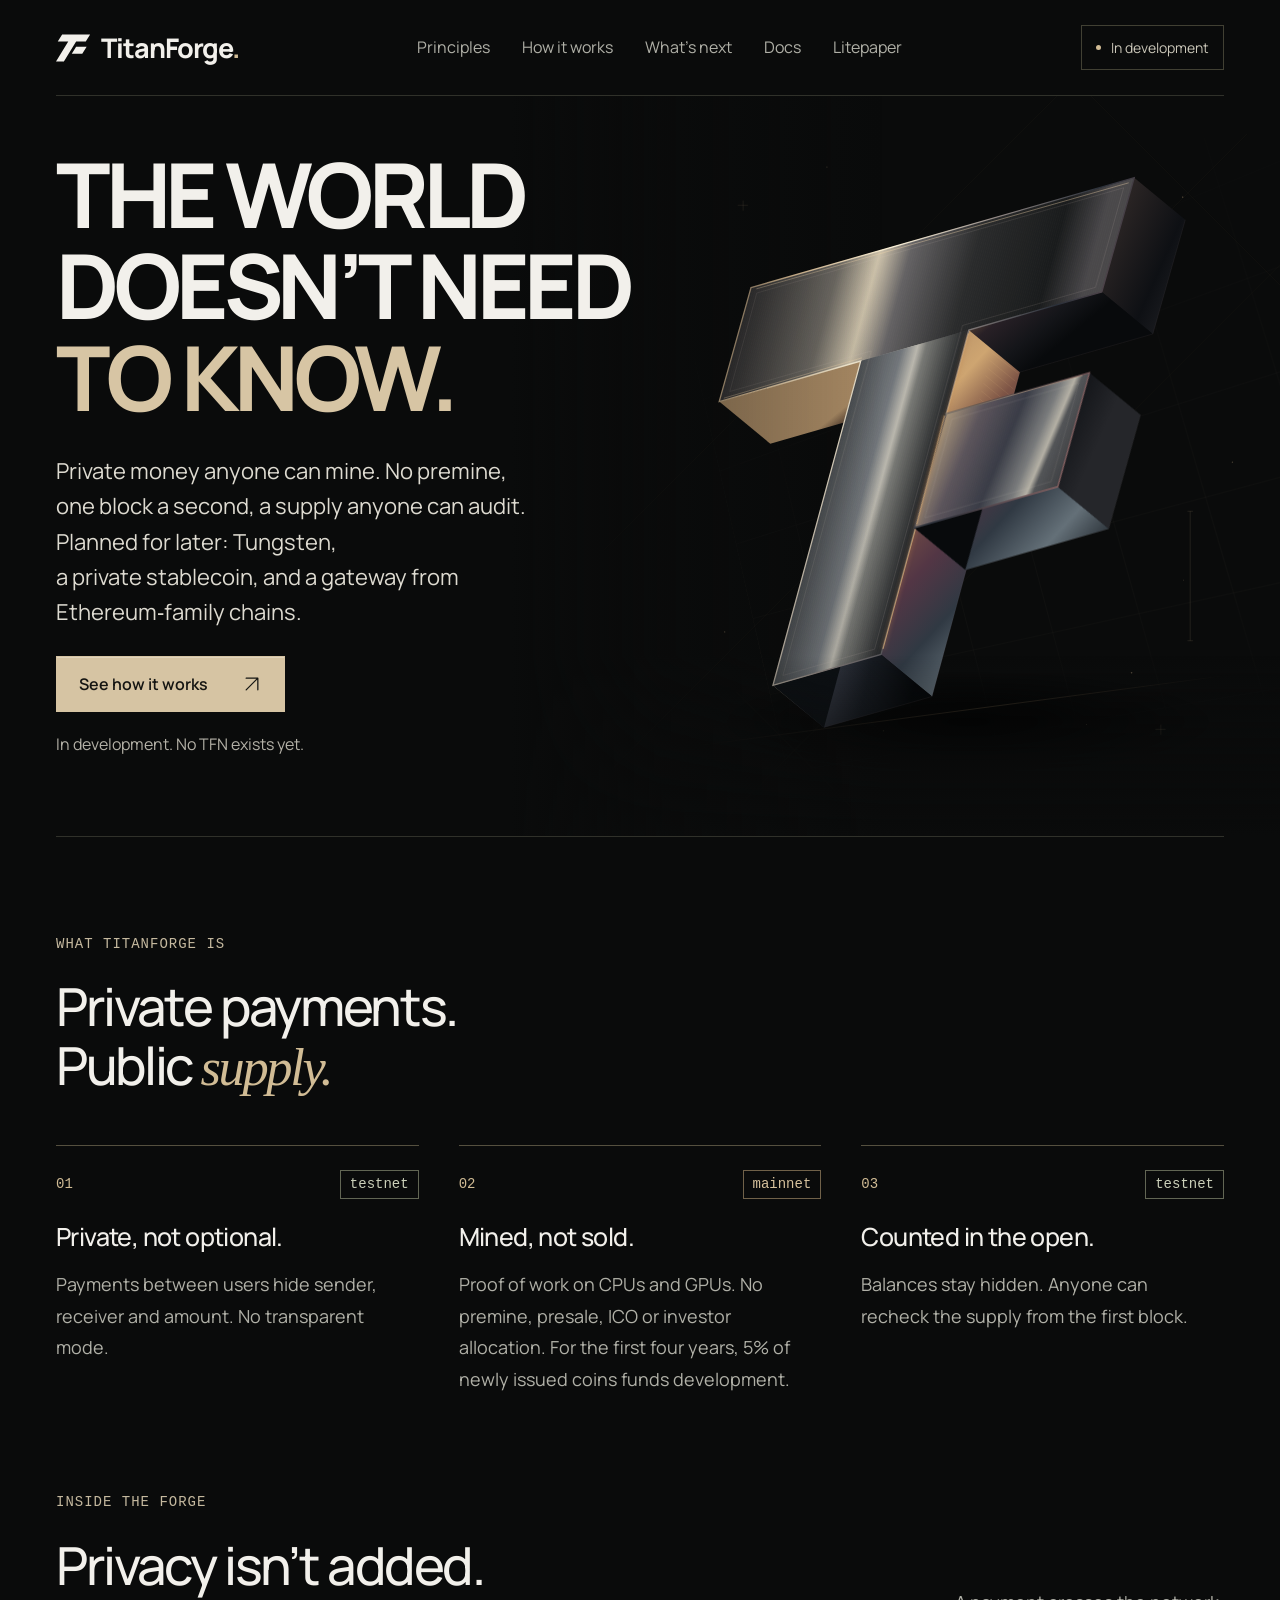
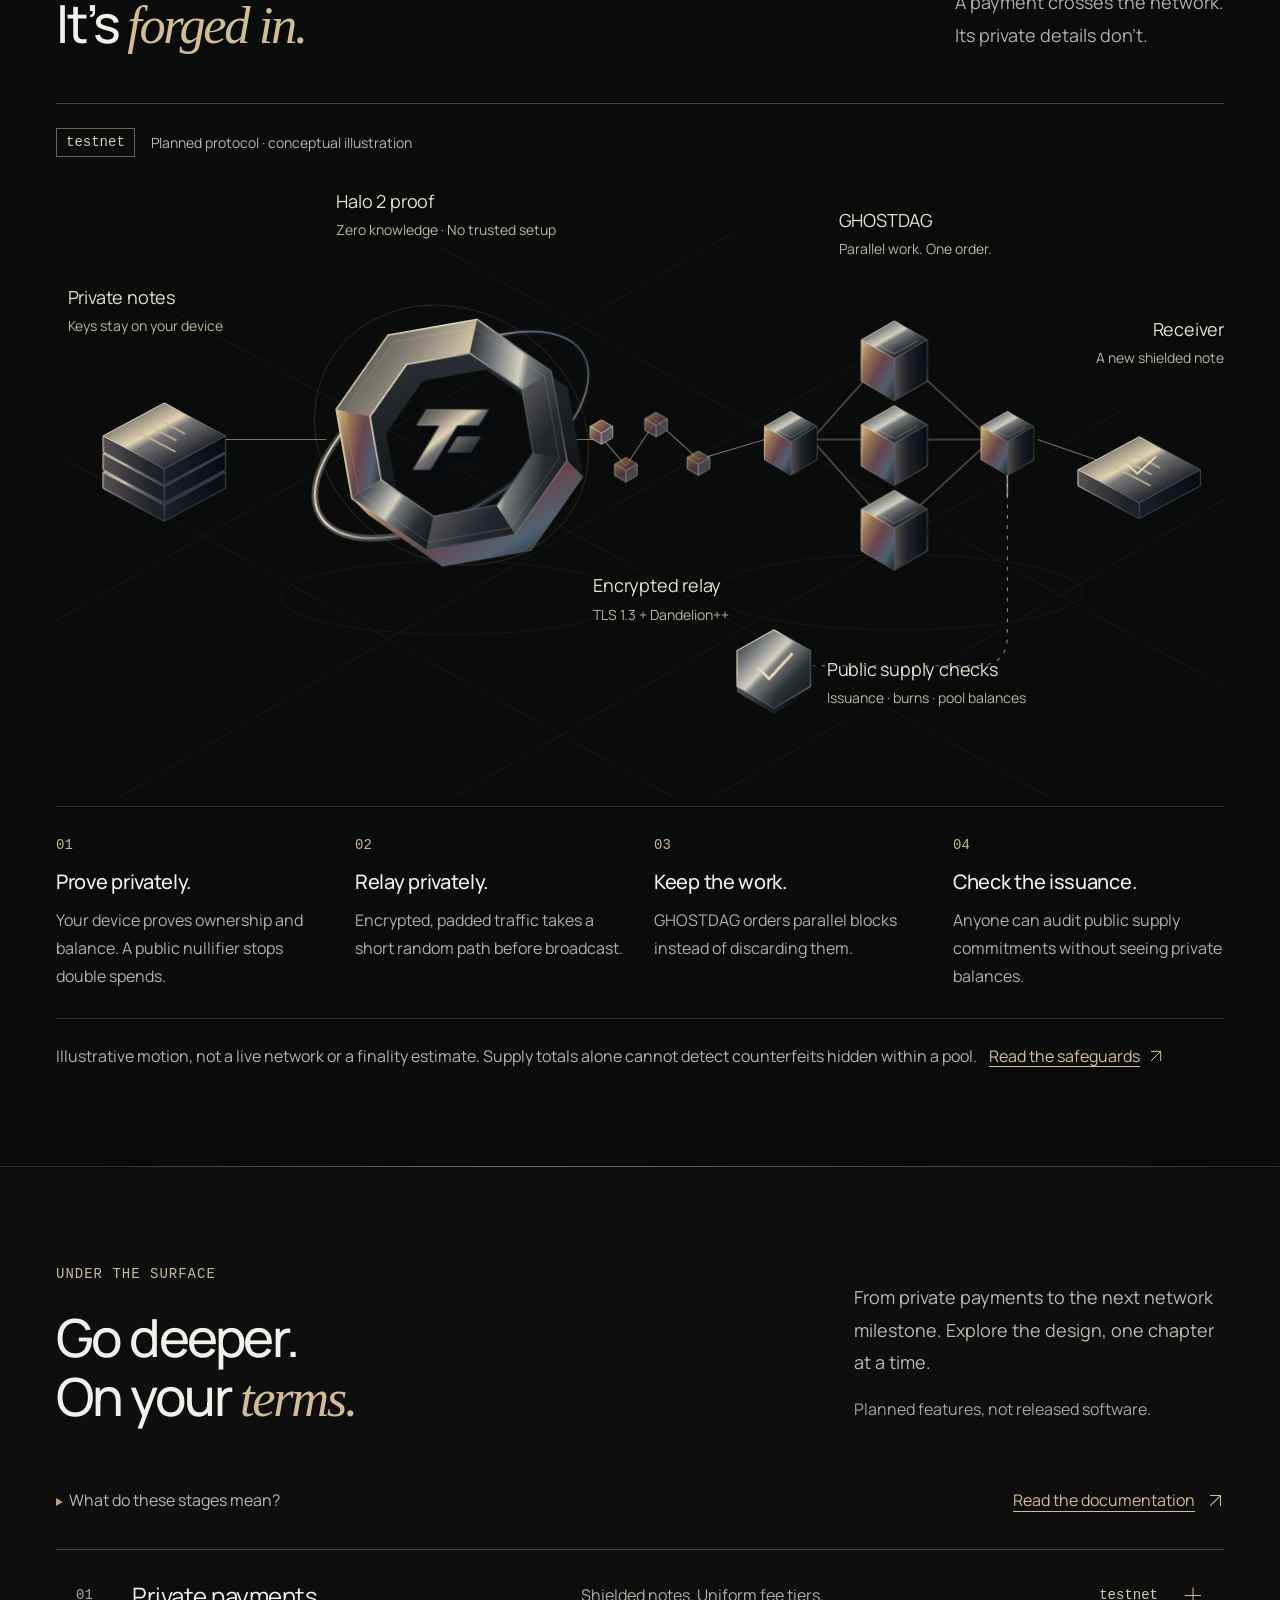
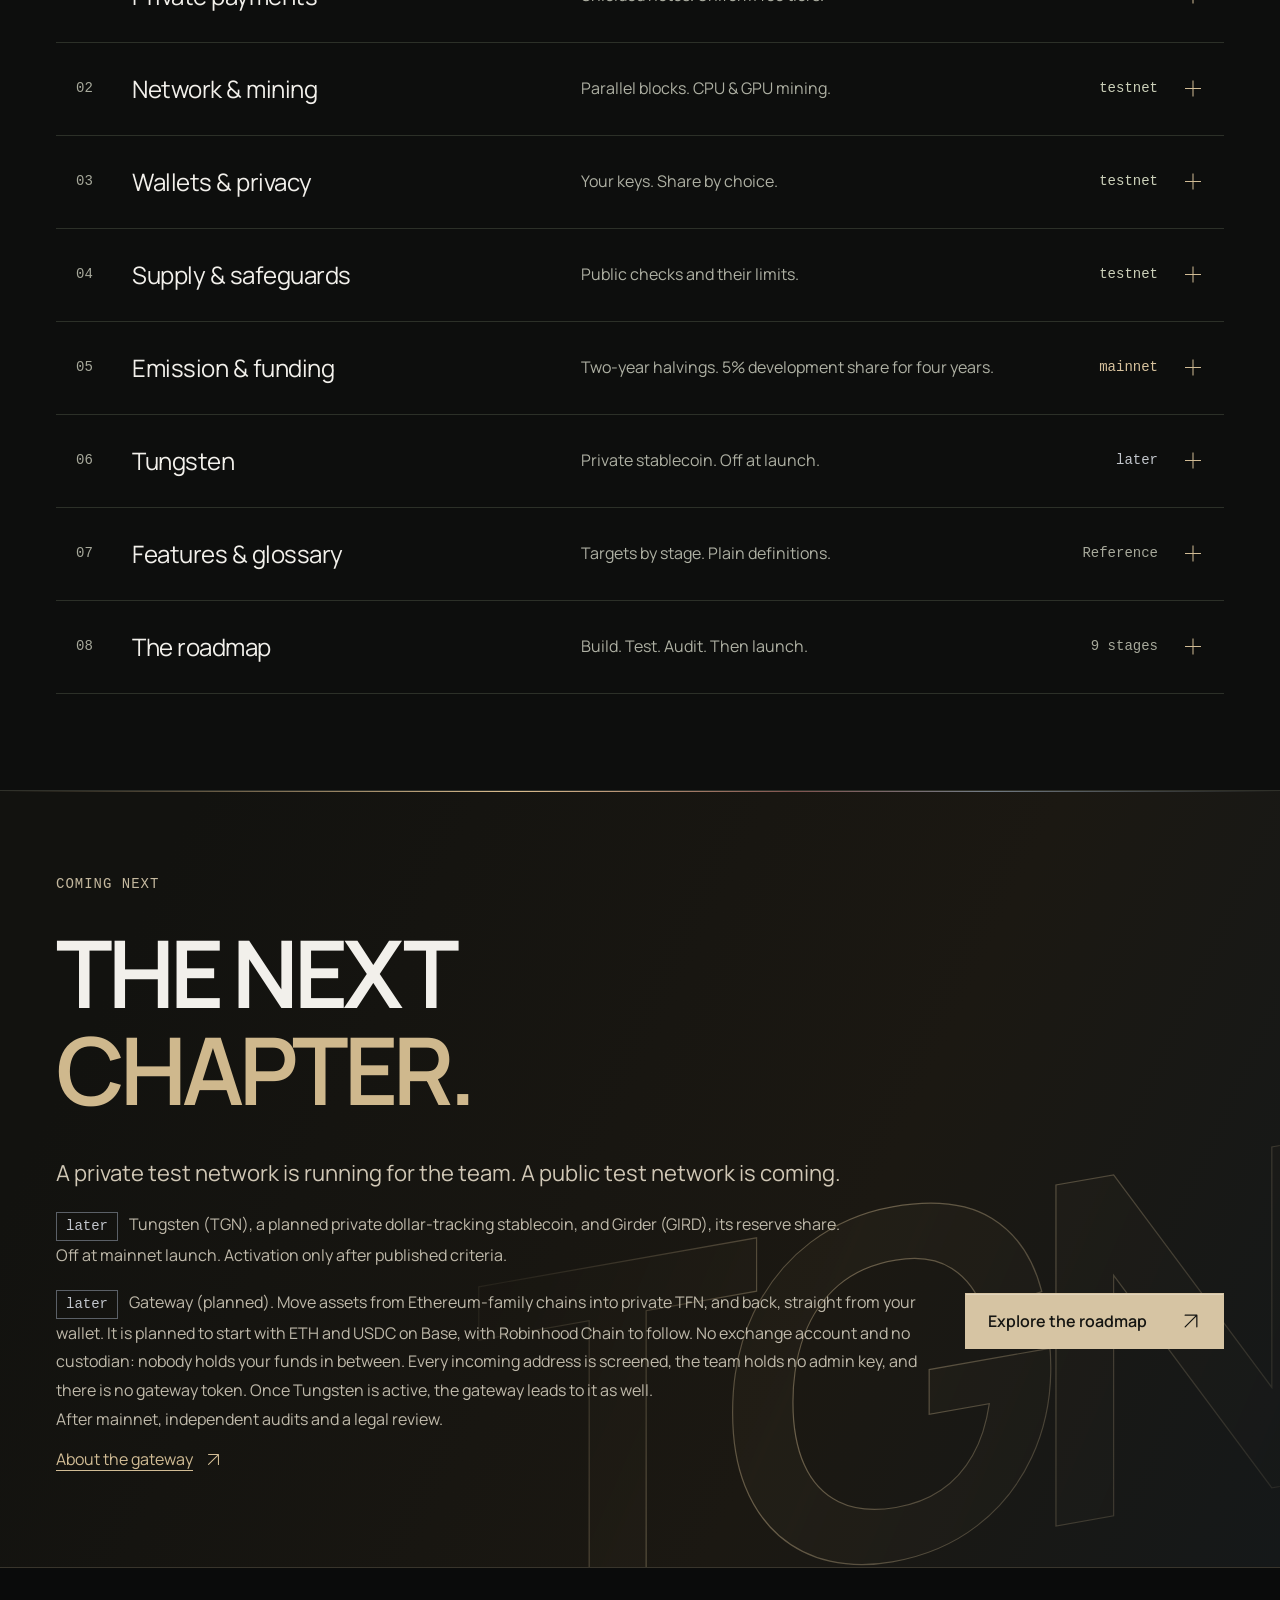
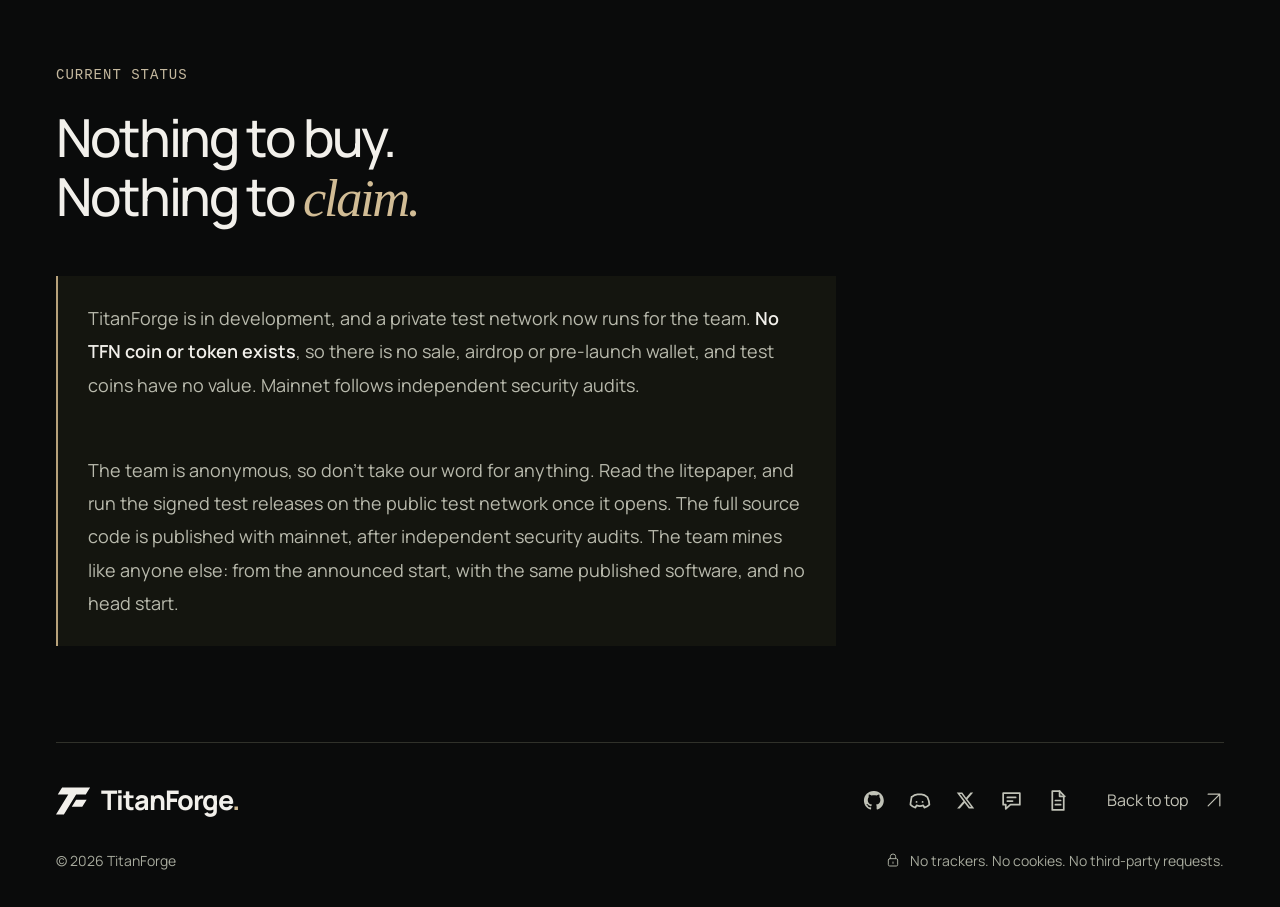
==== commit 8b2cf082: "State that all mining rewards go to XelisHash miners" ====
--- a/index.html
+++ b/index.html
@@ -131,7 +131,7 @@
             <details class="detail-panel" name="protocol"><summary><span class="chapter-number" aria-hidden="true">02</span><span class="chapter-copy"><span class="chapter-title">Network &amp; mining</span><span class="chapter-preview">Parallel blocks. CPU &amp; GPU mining.</span></span><span class="status-tag chapter-stage">testnet</span><span class="disclosure-mark" aria-hidden="true"></span></summary><div id="network" class="detail-body">
               <p>TitanForge builds from established open-source parts: Kaspa’s GHOSTDAG, Zcash’s Orchard (Ironwood), XELIS’s XelisHash and the Djed design.</p>
               <h3>Parallel blocks. One order.</h3><p>The design targets <strong>one block per second</strong>, each referencing up to ten earlier blocks. GHOSTDAG puts all blocks, including parallel ones, into one order along the heaviest line of work.</p><p>The working block limit is <strong>250 KB</strong>, about <strong>27 payments per second</strong>. Blocks are final after <strong>12 hours</strong>. Block size is not final; one-second blocks do not mean one-second finality.</p>
-              <h3>CPU and GPU proof of work.</h3><p><strong>XelisHash-TF</strong> is a variant of XelisHash v3 with its own keys. Difficulty adjusts every block using roughly the last 44 minutes of blocks. It can rise only gradually, preventing an attacker from packing a chain’s weight into a few unusually heavy blocks. It can fall as far as needed, as fast as its window allows: after a 99% loss of hashrate it recovers in about 7.4 hours. Whether part of the mainnet reward is paid through a RandomX share path, with total emission unchanged, is still undecided.</p><ul><li>Free CPU and GPU miners with no fees, and a published mining specification, before launch. Their source code is published with mainnet.</li><li>Pool software and an integration kit any pool can adopt, using a Stratum dialect and shielded payouts.</li><li>At least three independent pools on the public testnet before mainnet.</li></ul>
+              <h3>CPU and GPU proof of work.</h3><p><strong>XelisHash-TF</strong> is a variant of XelisHash v3 with its own keys. Difficulty adjusts every block using roughly the last 44 minutes of blocks. It can rise only gradually, preventing an attacker from packing a chain’s weight into a few unusually heavy blocks. It can fall as far as needed, as fast as its window allows: after a 99% loss of hashrate it recovers in about 7.4 hours. All mining rewards go to XelisHash miners, on CPUs and GPUs; there is no separate RandomX share path.</p><ul><li>Free CPU and GPU miners with no fees, and a published mining specification, before launch. Their source code is published with mainnet.</li><li>Pool software and an integration kit any pool can adopt, using a Stratum dialect and shielded payouts.</li><li>At least three independent pools on the public testnet before mainnet.</li></ul>
               <h3>How rewards are paid.</h3><p>The network creates reward notes when a later block merges the block that earned them, paying rewards and fee shares to each well-connected block’s miner. A late, poorly connected block’s reward goes to the miner whose block merges it.</p><p>Reward addresses and amounts are public. Miners should use a separate, regularly changed reward address.</p>
               <h3>Nothing mined in advance. <span class="status-tag status-tag--mainnet">mainnet</span></h3><p>Every coin comes from block rewards. Newly issued coins go to miners, except 5% that goes to the development fund for the first four years. The genesis block will prove nothing was mined in advance.</p>
             </div></details>
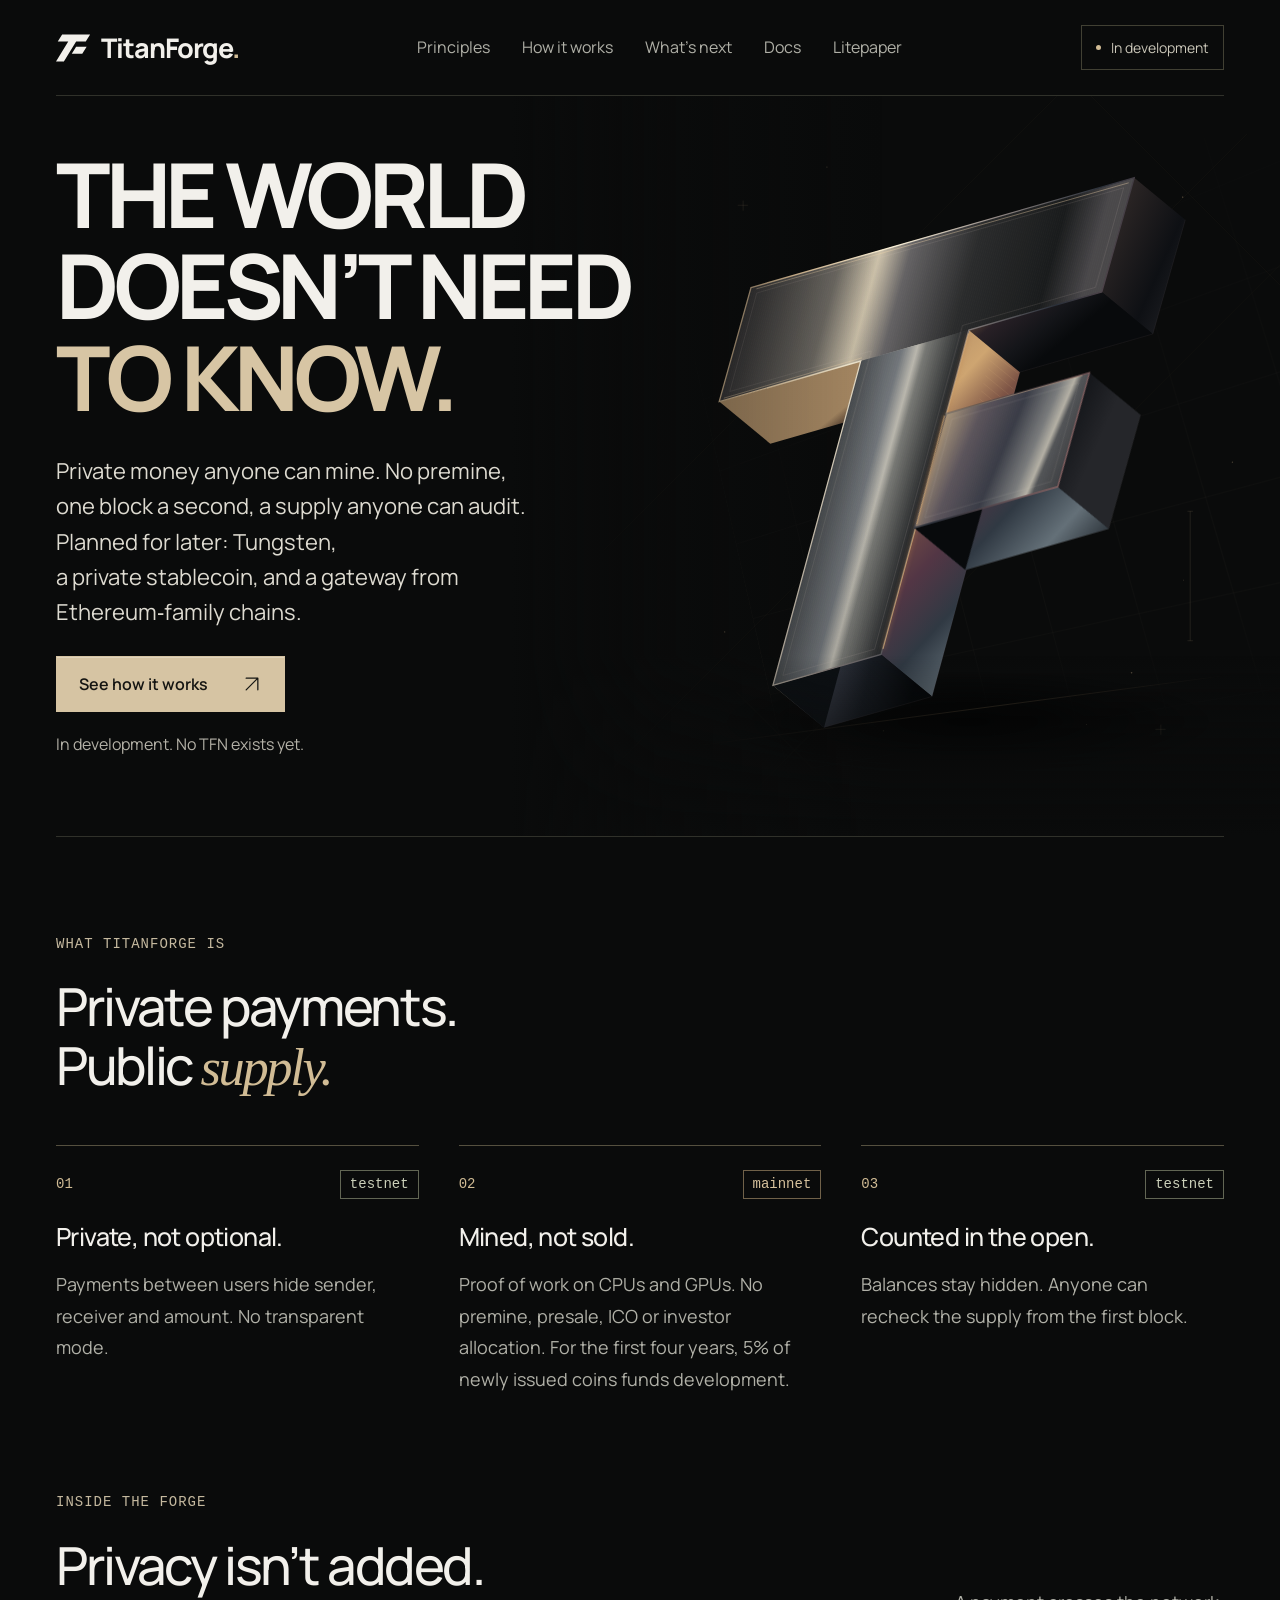
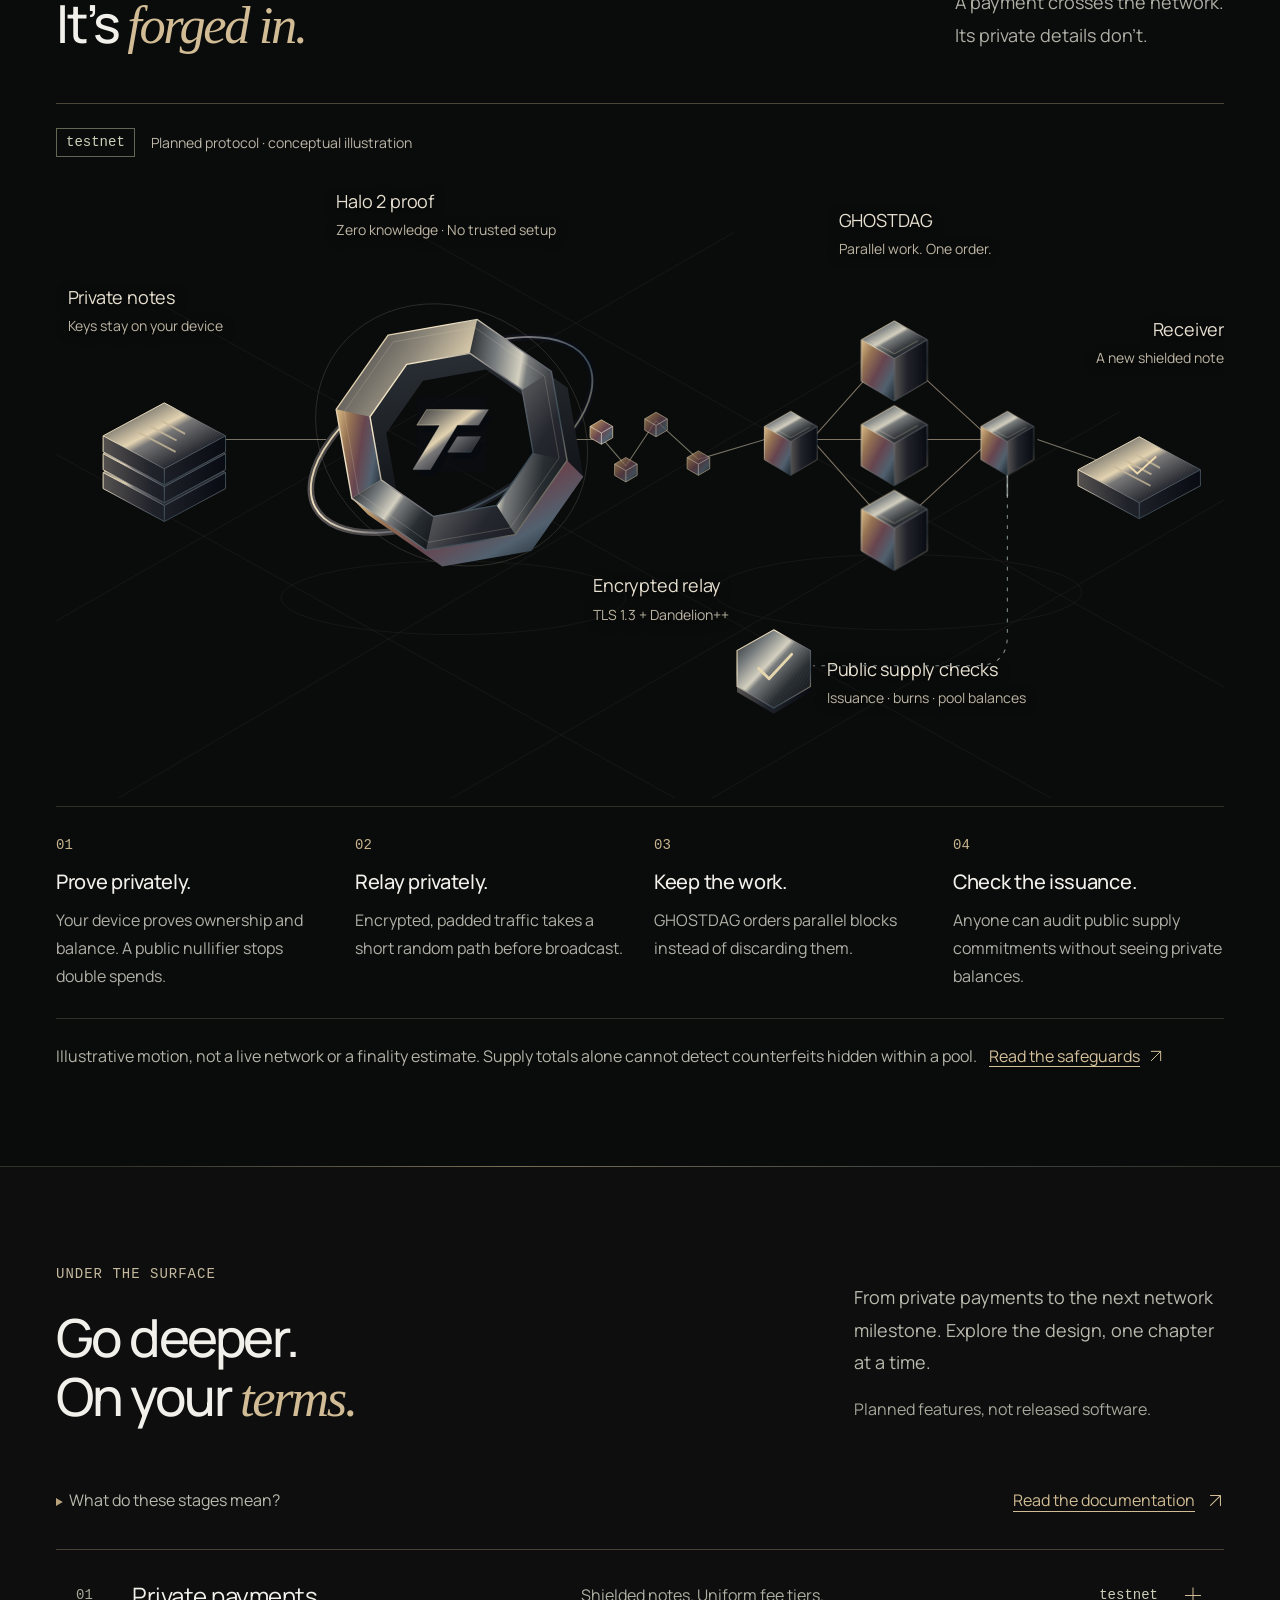
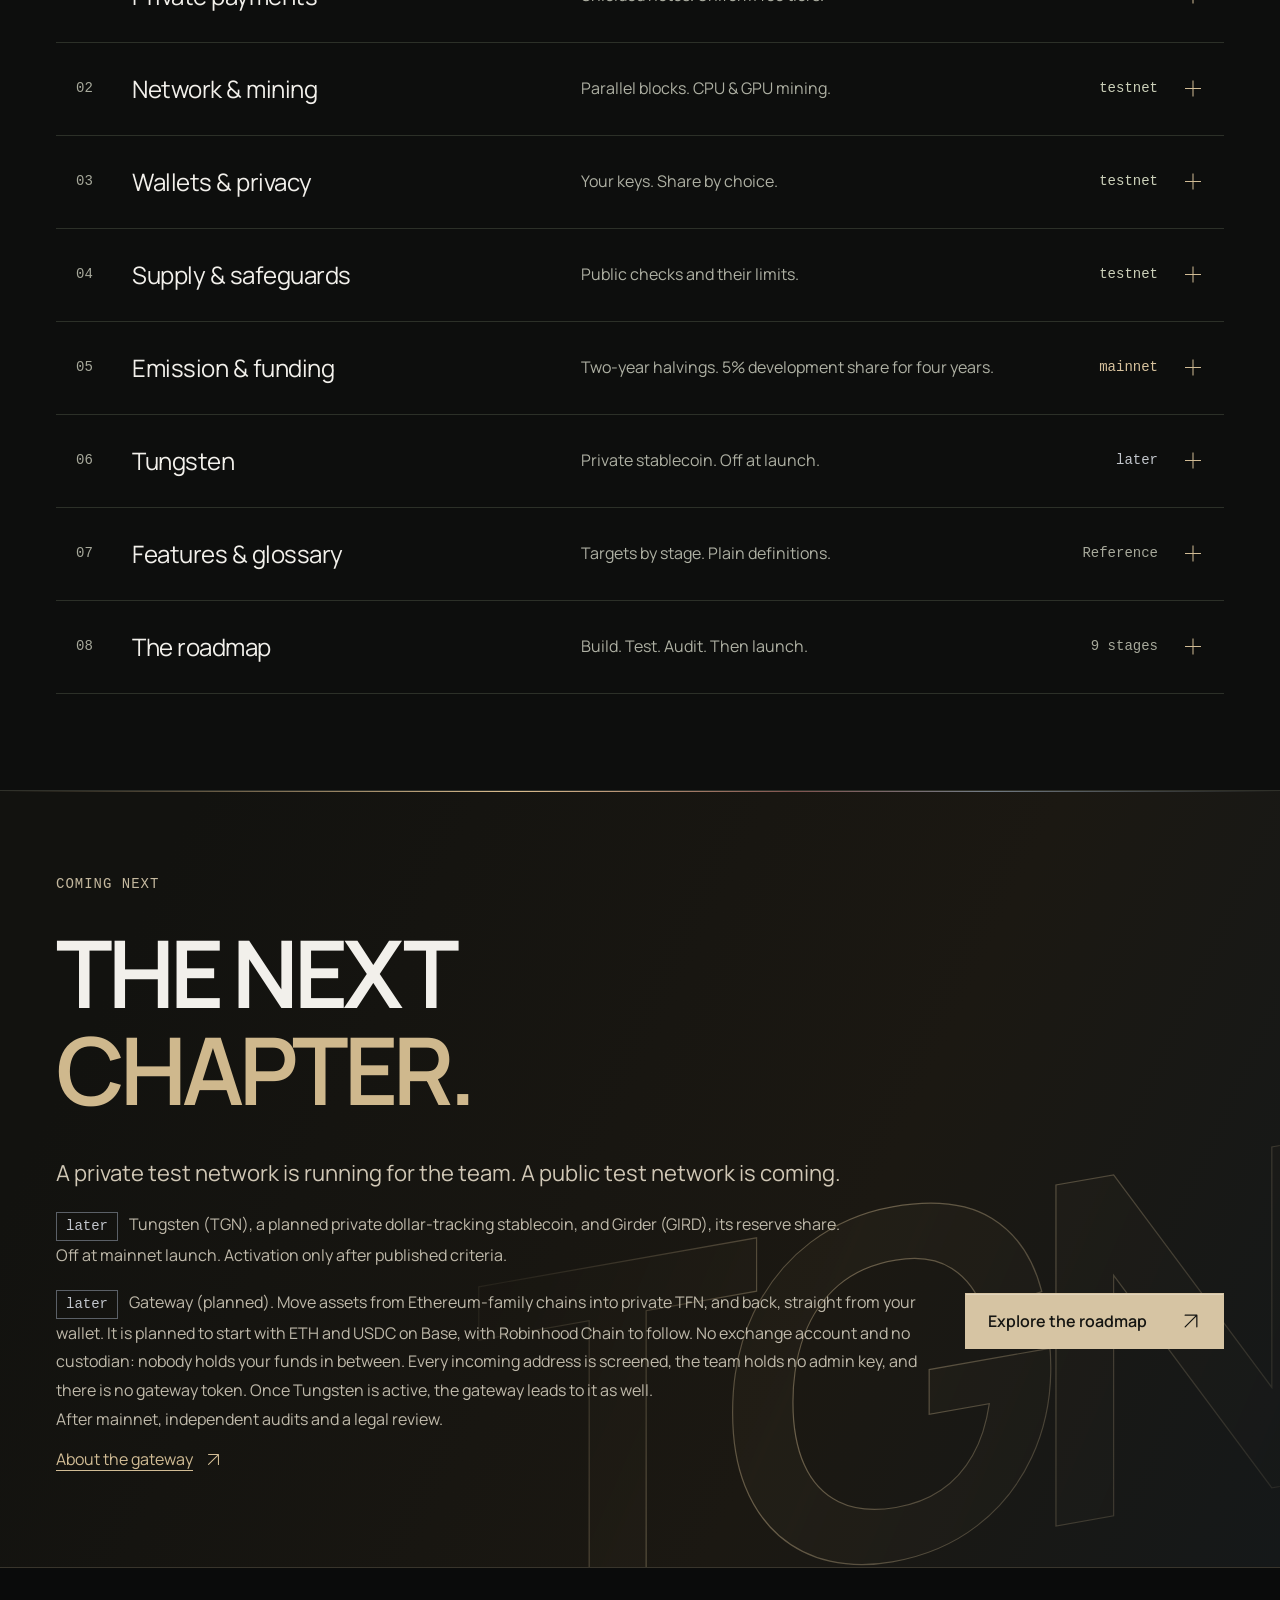
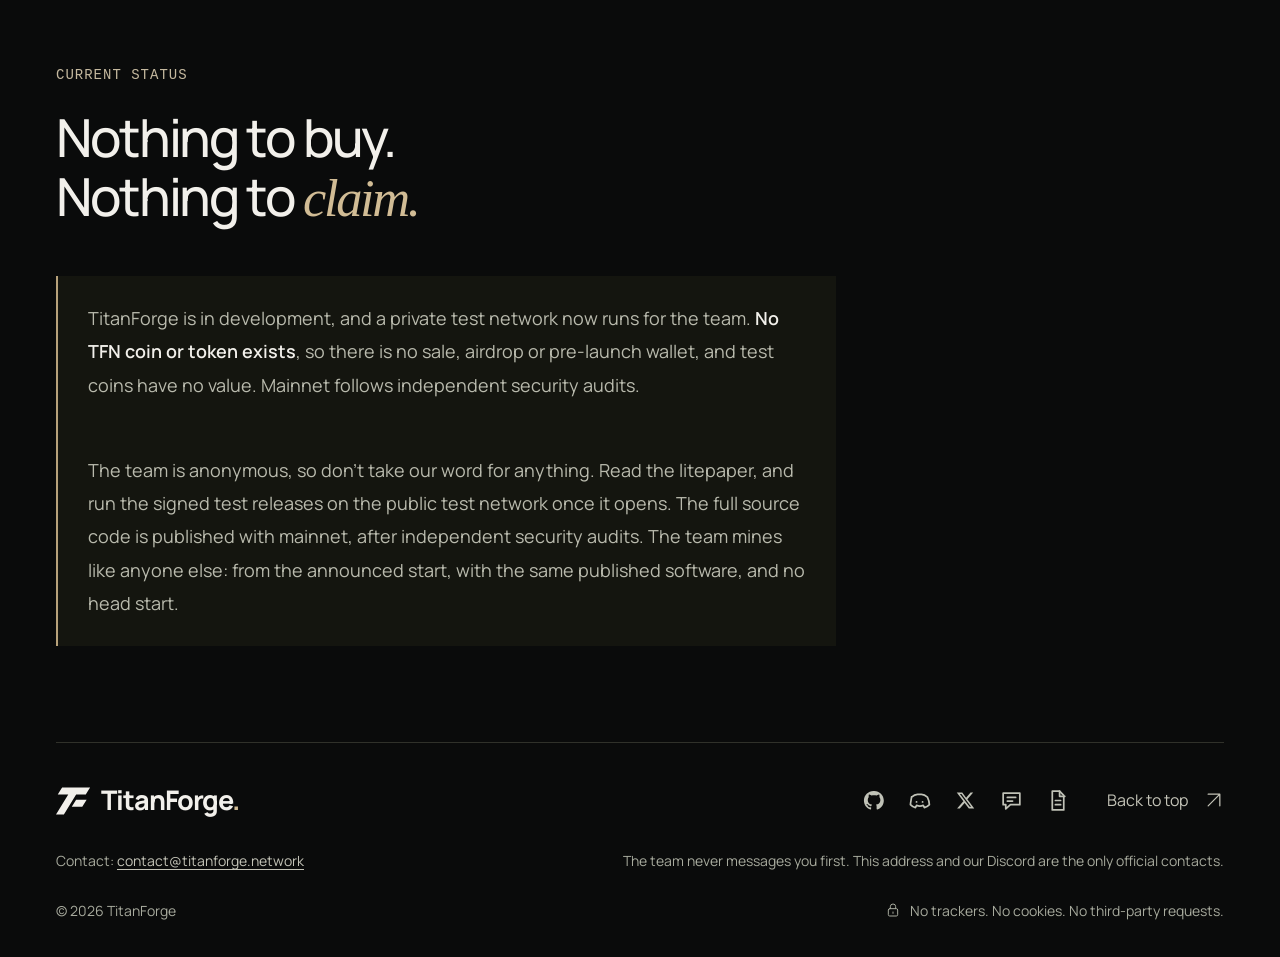
==== commit 8e09593f: "Add the contact address to the footer" ====
--- a/index.html
+++ b/index.html
@@ -200,7 +200,7 @@
       </section>
     </main>
 
-    <footer class="site-footer wrap"><div class="footer-top"><a class="brand" href="#" aria-label="TitanForge home"><svg class="brand-mark" aria-hidden="true"><use href="#forge-mark"/></svg><span>TitanForge<span class="brand-period">.</span></span></a><div class="footer-actions"><div class="social-links" role="group" aria-label="Project links"><a class="social-link" href="https://github.com/TitanForgeNetwork" title="GitHub" rel="noopener noreferrer"><svg class="social-icon" aria-hidden="true"><use href="#icon-github"/></svg><span class="visually-hidden">GitHub</span></a><a class="social-link" href="https://discord.gg/k2kEq2DpQB" title="Discord" rel="noopener noreferrer"><svg class="social-icon" aria-hidden="true"><use href="#icon-discord"/></svg><span class="visually-hidden">Discord</span></a><a class="social-link" href="https://x.com/TitanForgeNet" title="X" rel="noopener noreferrer"><svg class="social-icon" aria-hidden="true"><use href="#icon-x"/></svg><span class="visually-hidden">X</span></a><a class="social-link" href="https://bitcointalk.org/index.php?topic=5598593.0" title="Bitcointalk" rel="noopener noreferrer"><svg class="social-icon" aria-hidden="true"><use href="#icon-forum"/></svg><span class="visually-hidden">Bitcointalk</span></a><a class="social-link" href="./docs/index.html" title="Documentation"><svg class="social-icon" aria-hidden="true"><use href="#icon-docs"/></svg><span class="visually-hidden">Documentation</span></a></div><a class="back-to-top" href="#">Back to top <svg class="icon" aria-hidden="true"><use href="#icon-arrow"/></svg></a></div></div><div class="footer-bottom"><span>© 2026 TitanForge</span><p><svg class="icon" aria-hidden="true"><use href="#icon-lock"/></svg> No trackers. No cookies. No third-party requests.</p></div></footer>
+    <footer class="site-footer wrap"><div class="footer-top"><a class="brand" href="#" aria-label="TitanForge home"><svg class="brand-mark" aria-hidden="true"><use href="#forge-mark"/></svg><span>TitanForge<span class="brand-period">.</span></span></a><div class="footer-actions"><div class="social-links" role="group" aria-label="Project links"><a class="social-link" href="https://github.com/TitanForgeNetwork" title="GitHub" rel="noopener noreferrer"><svg class="social-icon" aria-hidden="true"><use href="#icon-github"/></svg><span class="visually-hidden">GitHub</span></a><a class="social-link" href="https://discord.gg/k2kEq2DpQB" title="Discord" rel="noopener noreferrer"><svg class="social-icon" aria-hidden="true"><use href="#icon-discord"/></svg><span class="visually-hidden">Discord</span></a><a class="social-link" href="https://x.com/TitanForgeNet" title="X" rel="noopener noreferrer"><svg class="social-icon" aria-hidden="true"><use href="#icon-x"/></svg><span class="visually-hidden">X</span></a><a class="social-link" href="https://bitcointalk.org/index.php?topic=5598593.0" title="Bitcointalk" rel="noopener noreferrer"><svg class="social-icon" aria-hidden="true"><use href="#icon-forum"/></svg><span class="visually-hidden">Bitcointalk</span></a><a class="social-link" href="./docs/index.html" title="Documentation"><svg class="social-icon" aria-hidden="true"><use href="#icon-docs"/></svg><span class="visually-hidden">Documentation</span></a></div><a class="back-to-top" href="#">Back to top <svg class="icon" aria-hidden="true"><use href="#icon-arrow"/></svg></a></div></div><div class="footer-contact"><p>Contact: <a href="mailto:contact@titanforge.network">contact@titanforge.network</a></p><p>The team never messages you first. This address and our Discord are the only official contacts.</p></div><div class="footer-bottom"><span>© 2026 TitanForge</span><p><svg class="icon" aria-hidden="true"><use href="#icon-lock"/></svg> No trackers. No cookies. No third-party requests.</p></div></footer>
   </div>
 </body>
 </html>
--- a/styles.css
+++ b/styles.css
@@ -274,6 +274,9 @@
 .footer-bottom { display: flex; align-items: center; justify-content: space-between; gap: 20px; margin-top: 26px; color: #a7aa9d; font-size: 14px; line-height: 1.7; }
 .footer-bottom p { display: flex; align-items: flex-start; gap: 9px; }
 .footer-bottom .icon { width: 16px; height: 16px; margin-top: 3px; }
+.footer-contact { display: flex; flex-wrap: wrap; align-items: baseline; justify-content: space-between; gap: 6px 28px; margin-top: 26px; color: #a7aa9d; font-size: 14px; line-height: 1.7; }
+.footer-contact a { color: #c3c3b7; text-decoration: underline; text-underline-offset: 3px; }
+.footer-contact a:is(:hover, :focus-visible) { color: var(--accent); }
 
 @keyframes chapter-reveal { from { transform: translateY(8px); } to { transform: translateY(0); } }
 @keyframes watermark-light {
